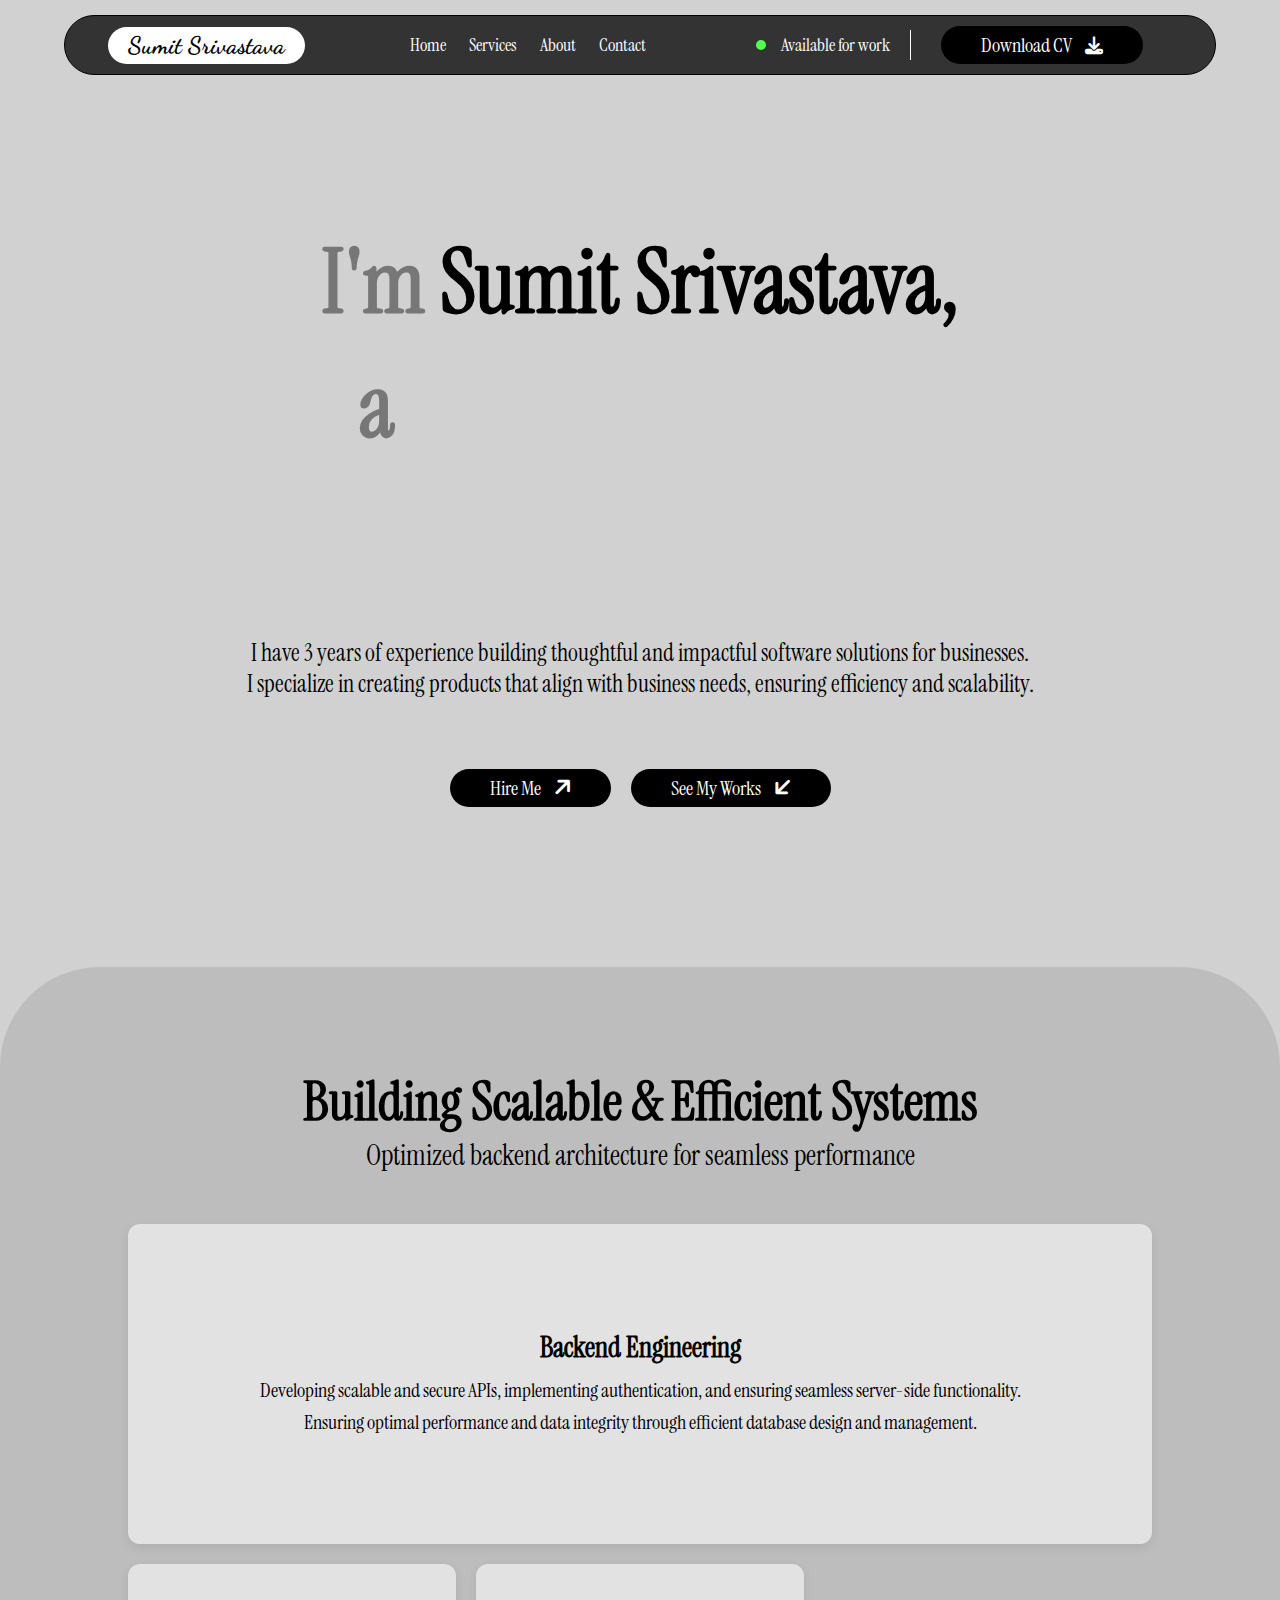
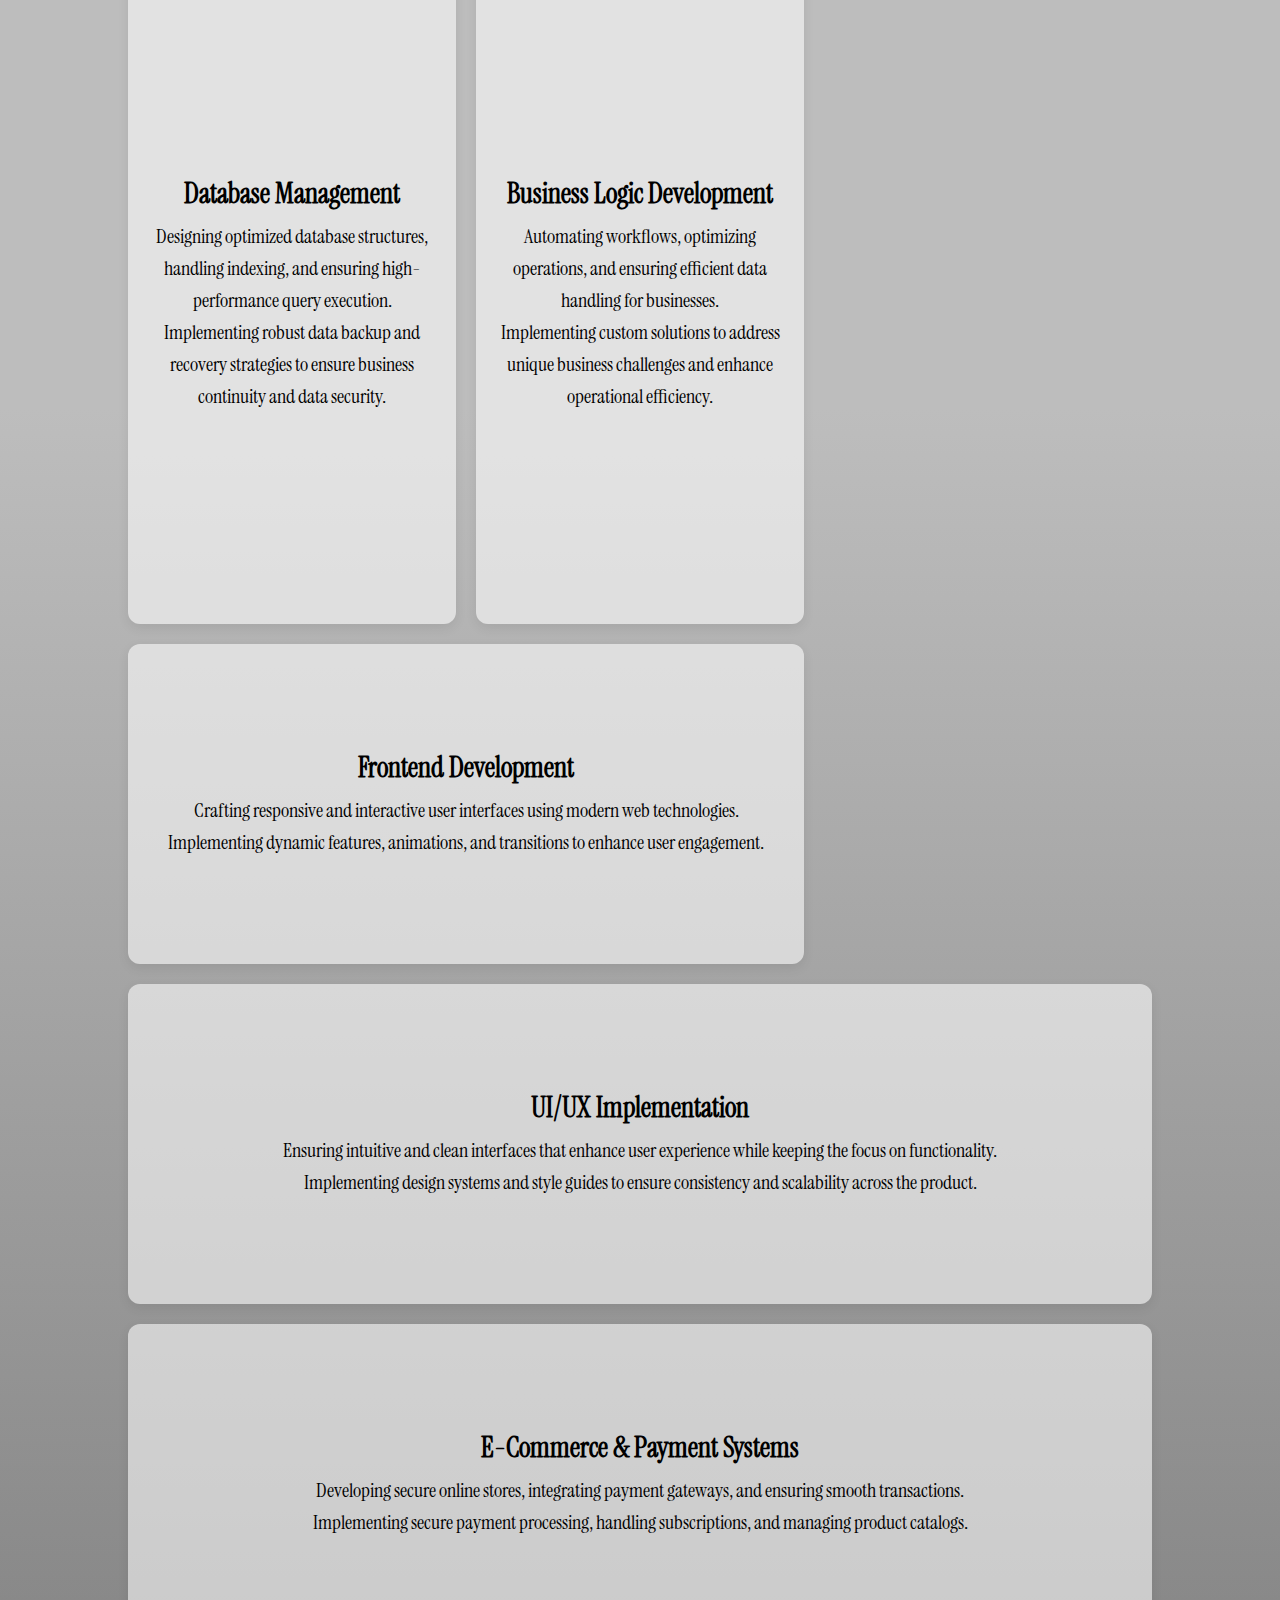
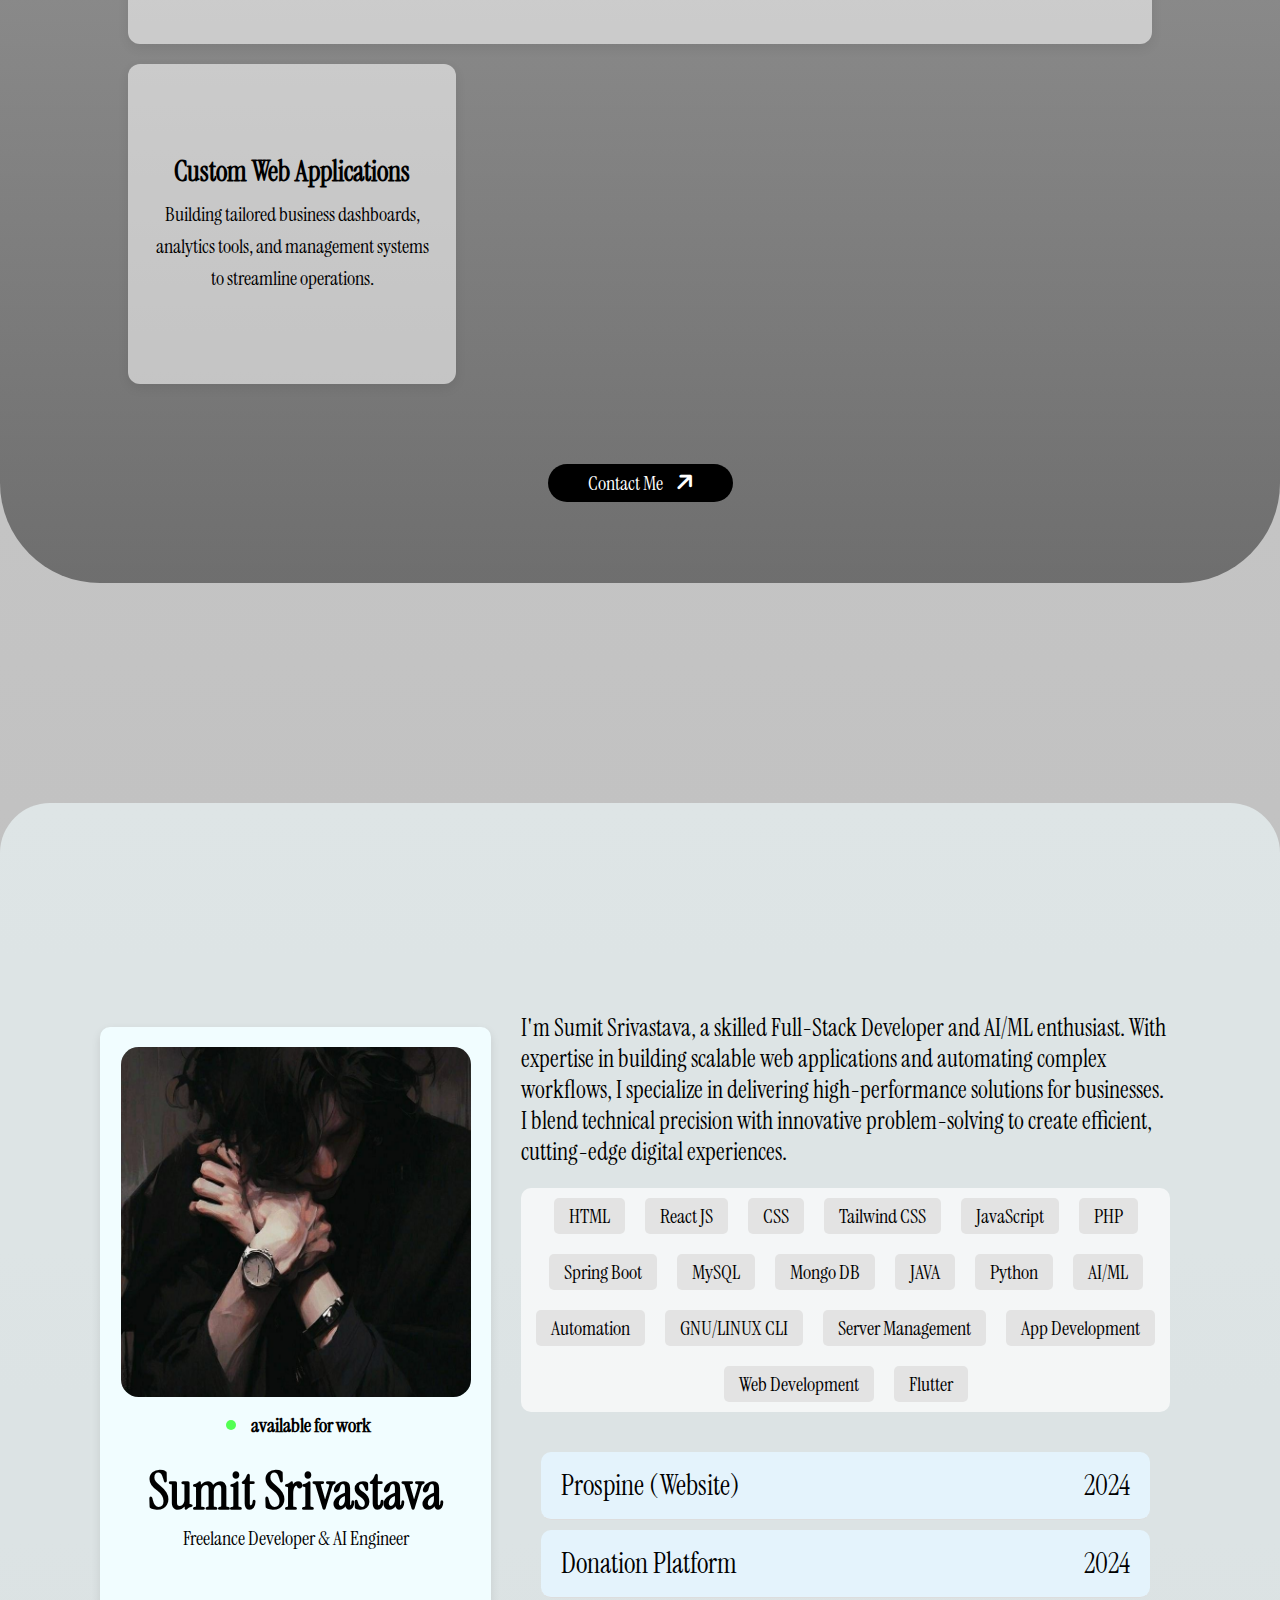
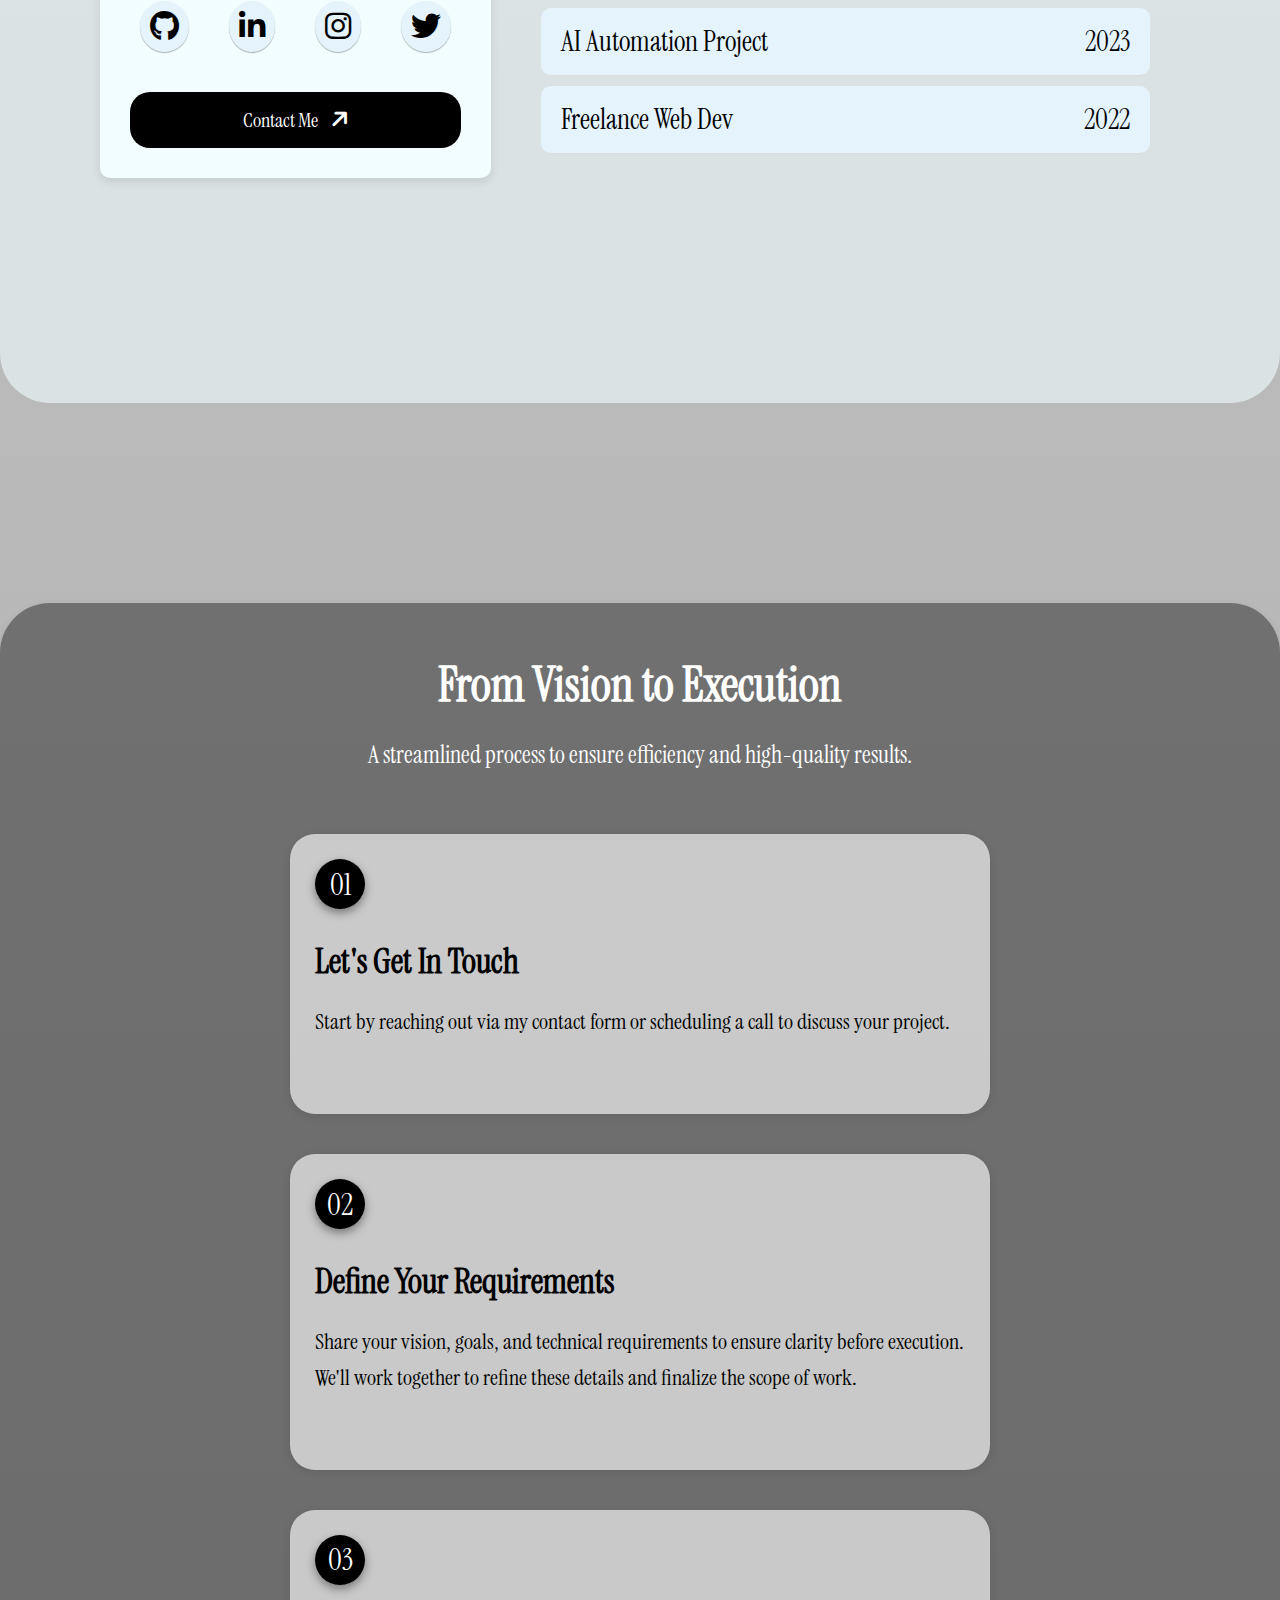
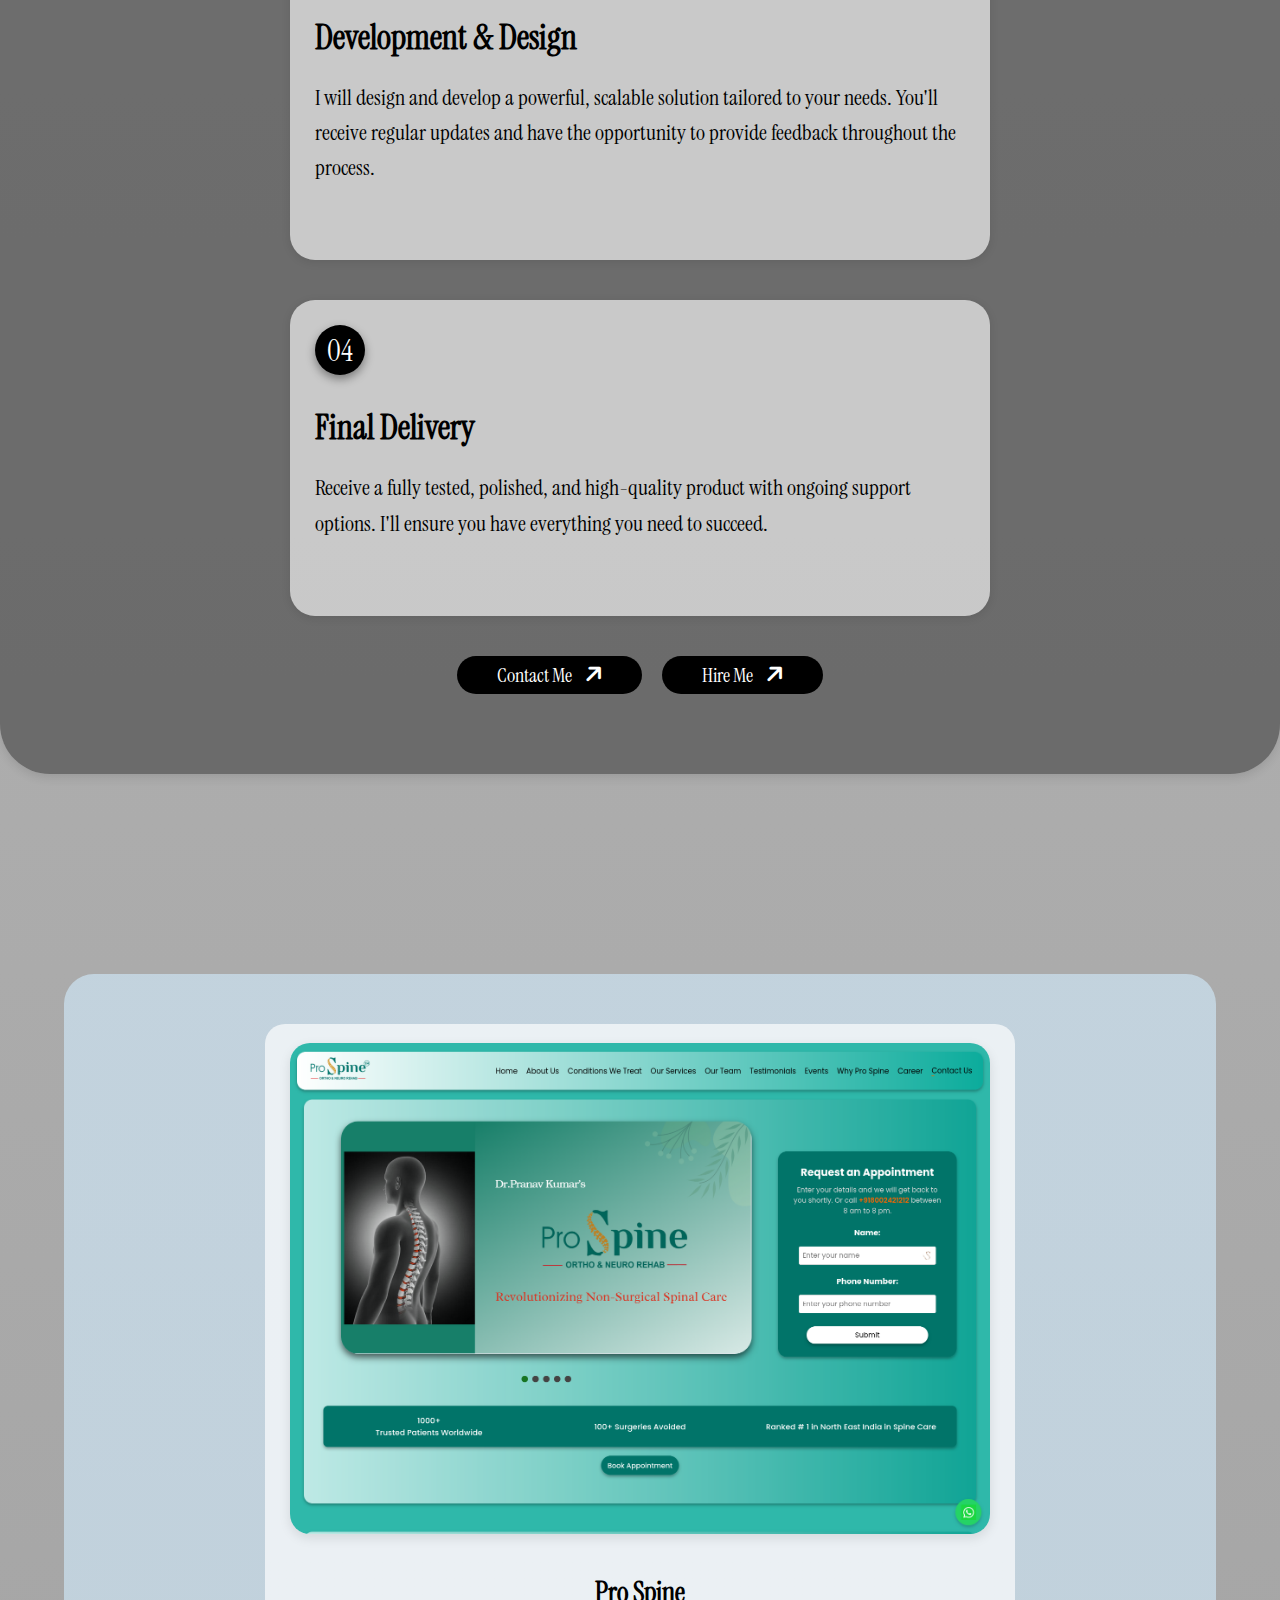
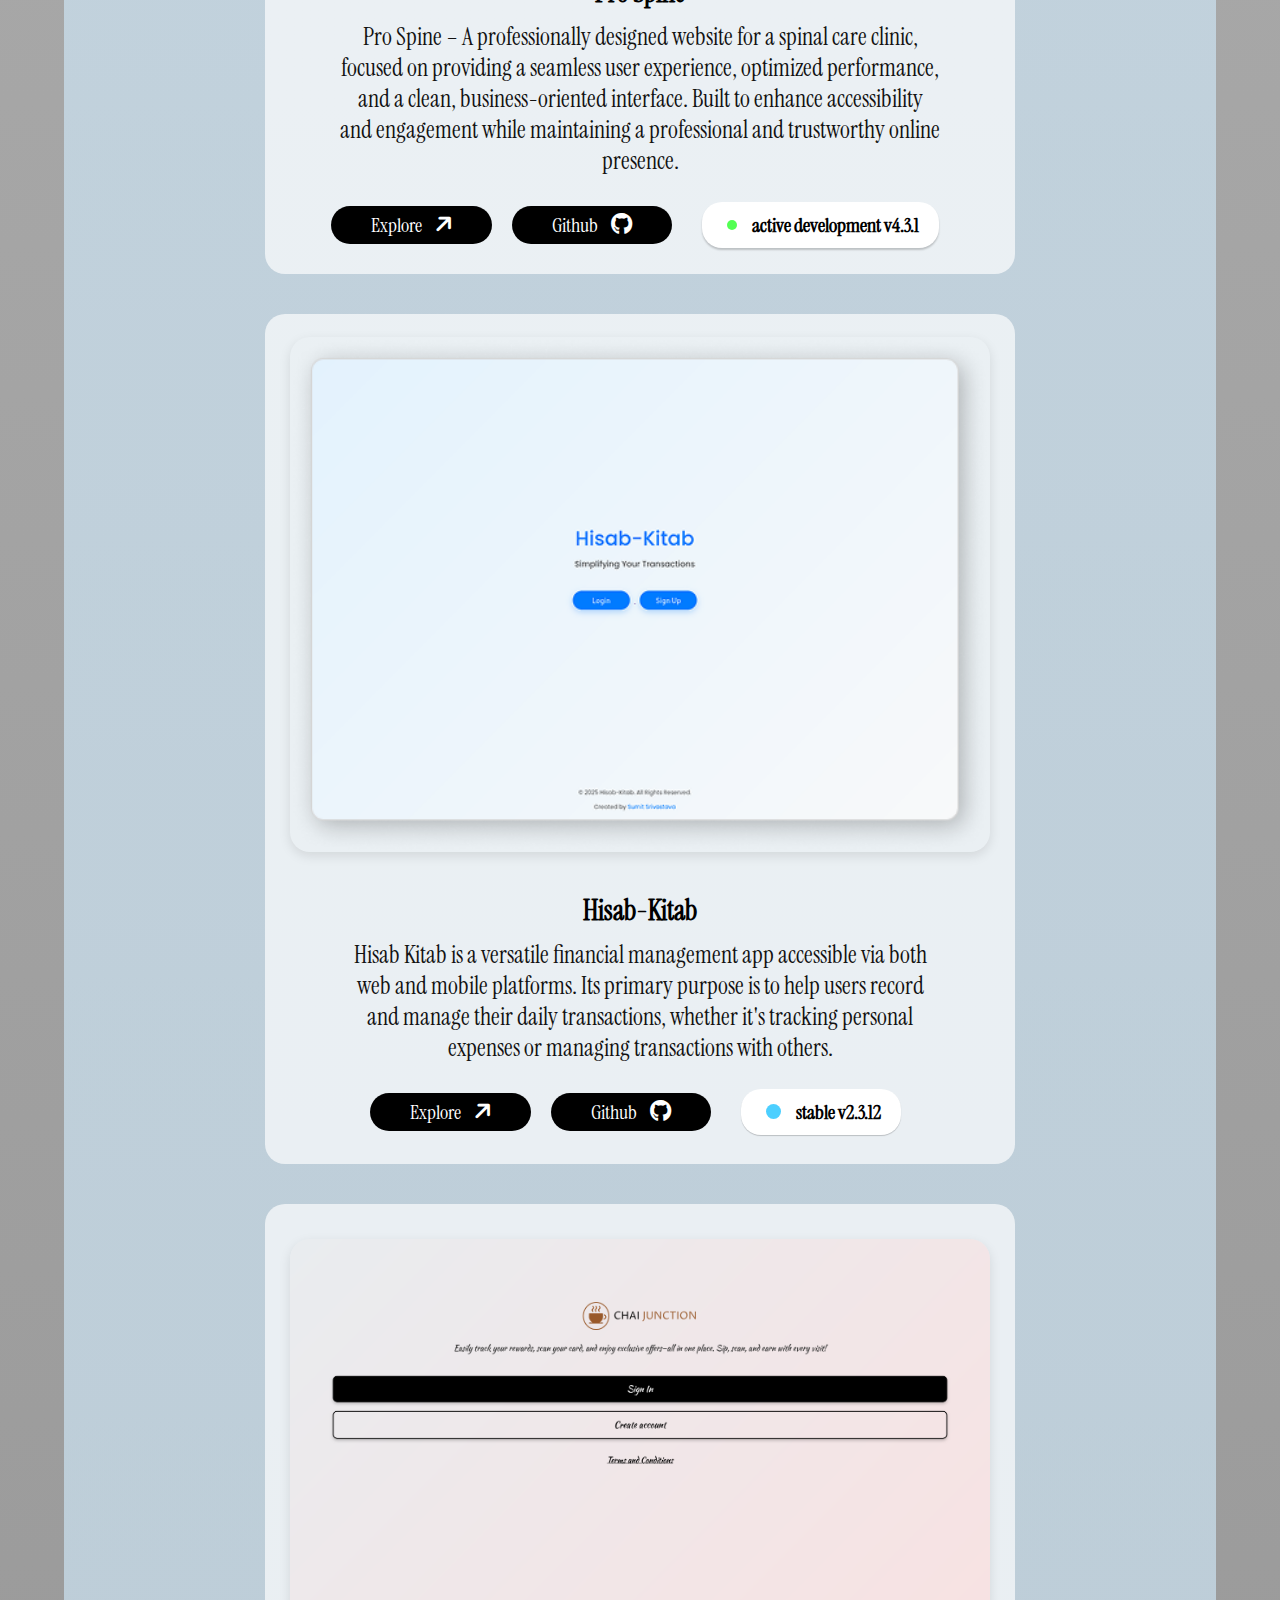
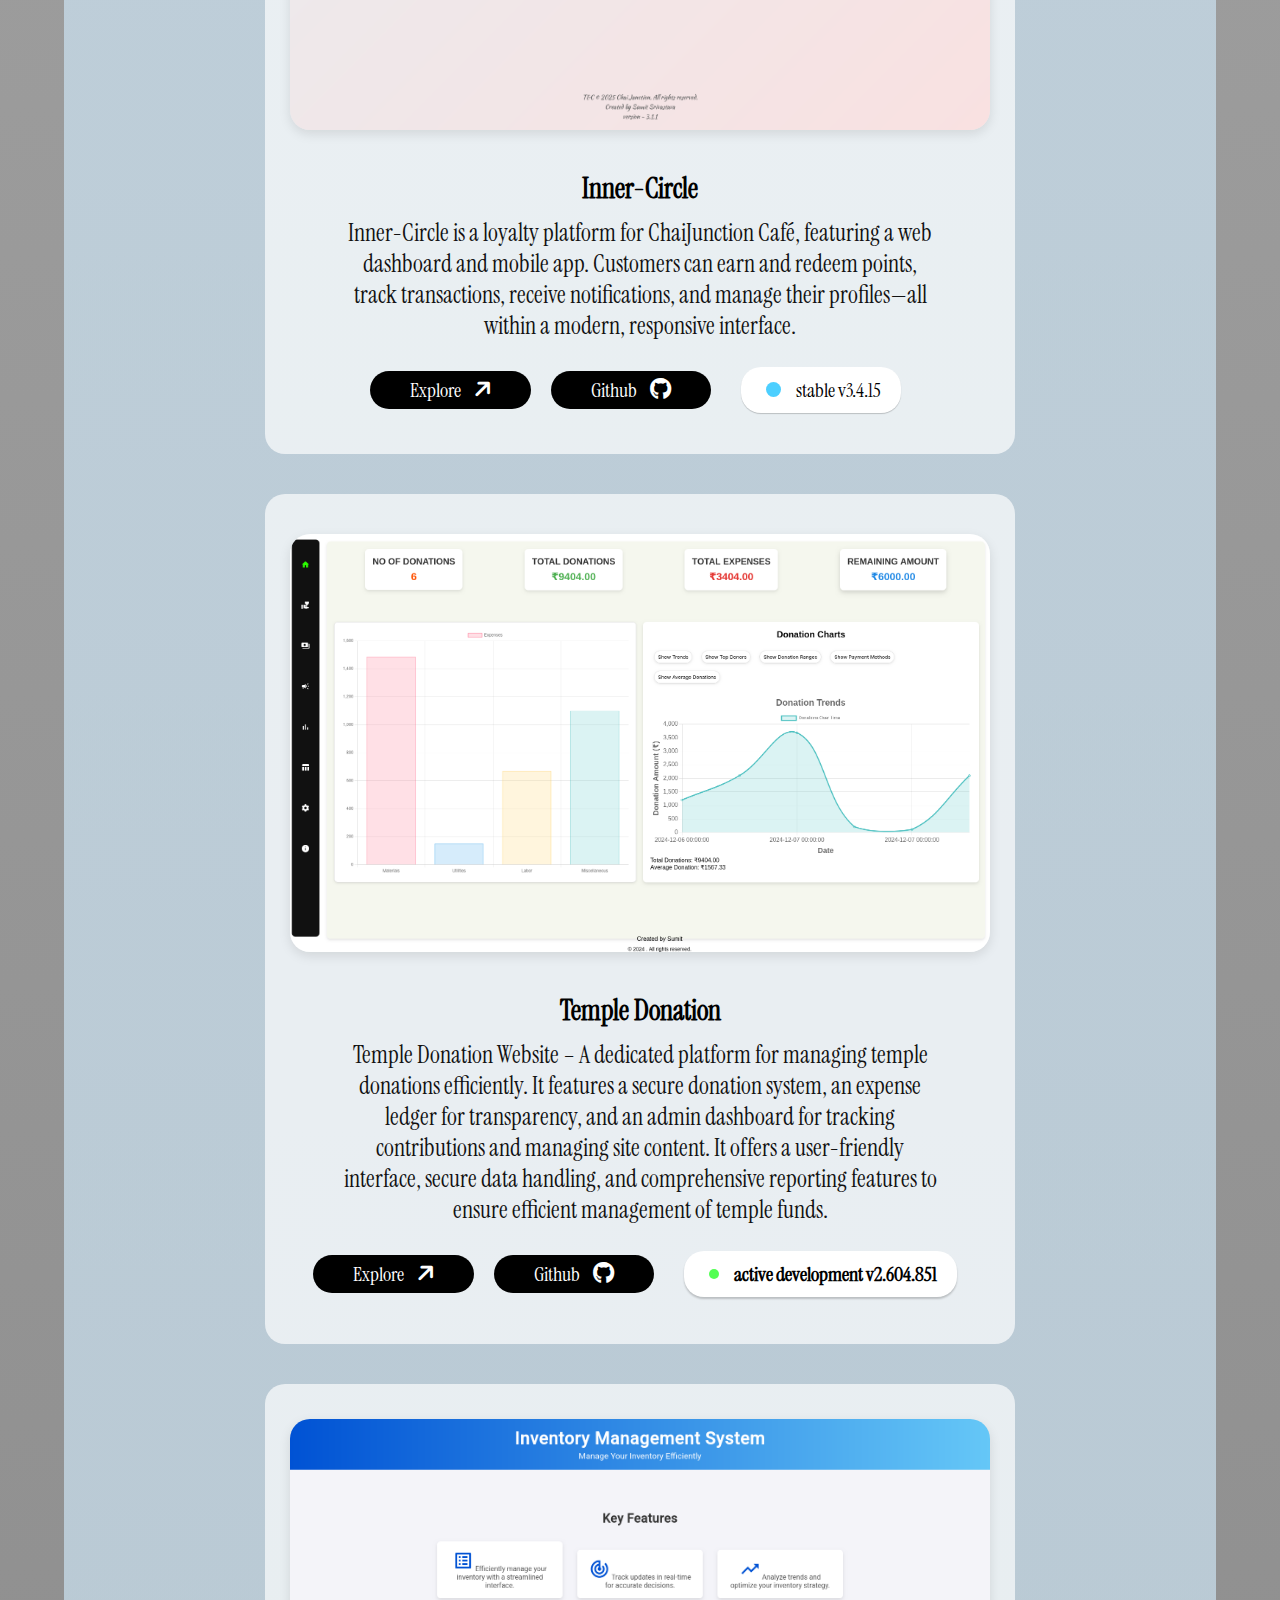
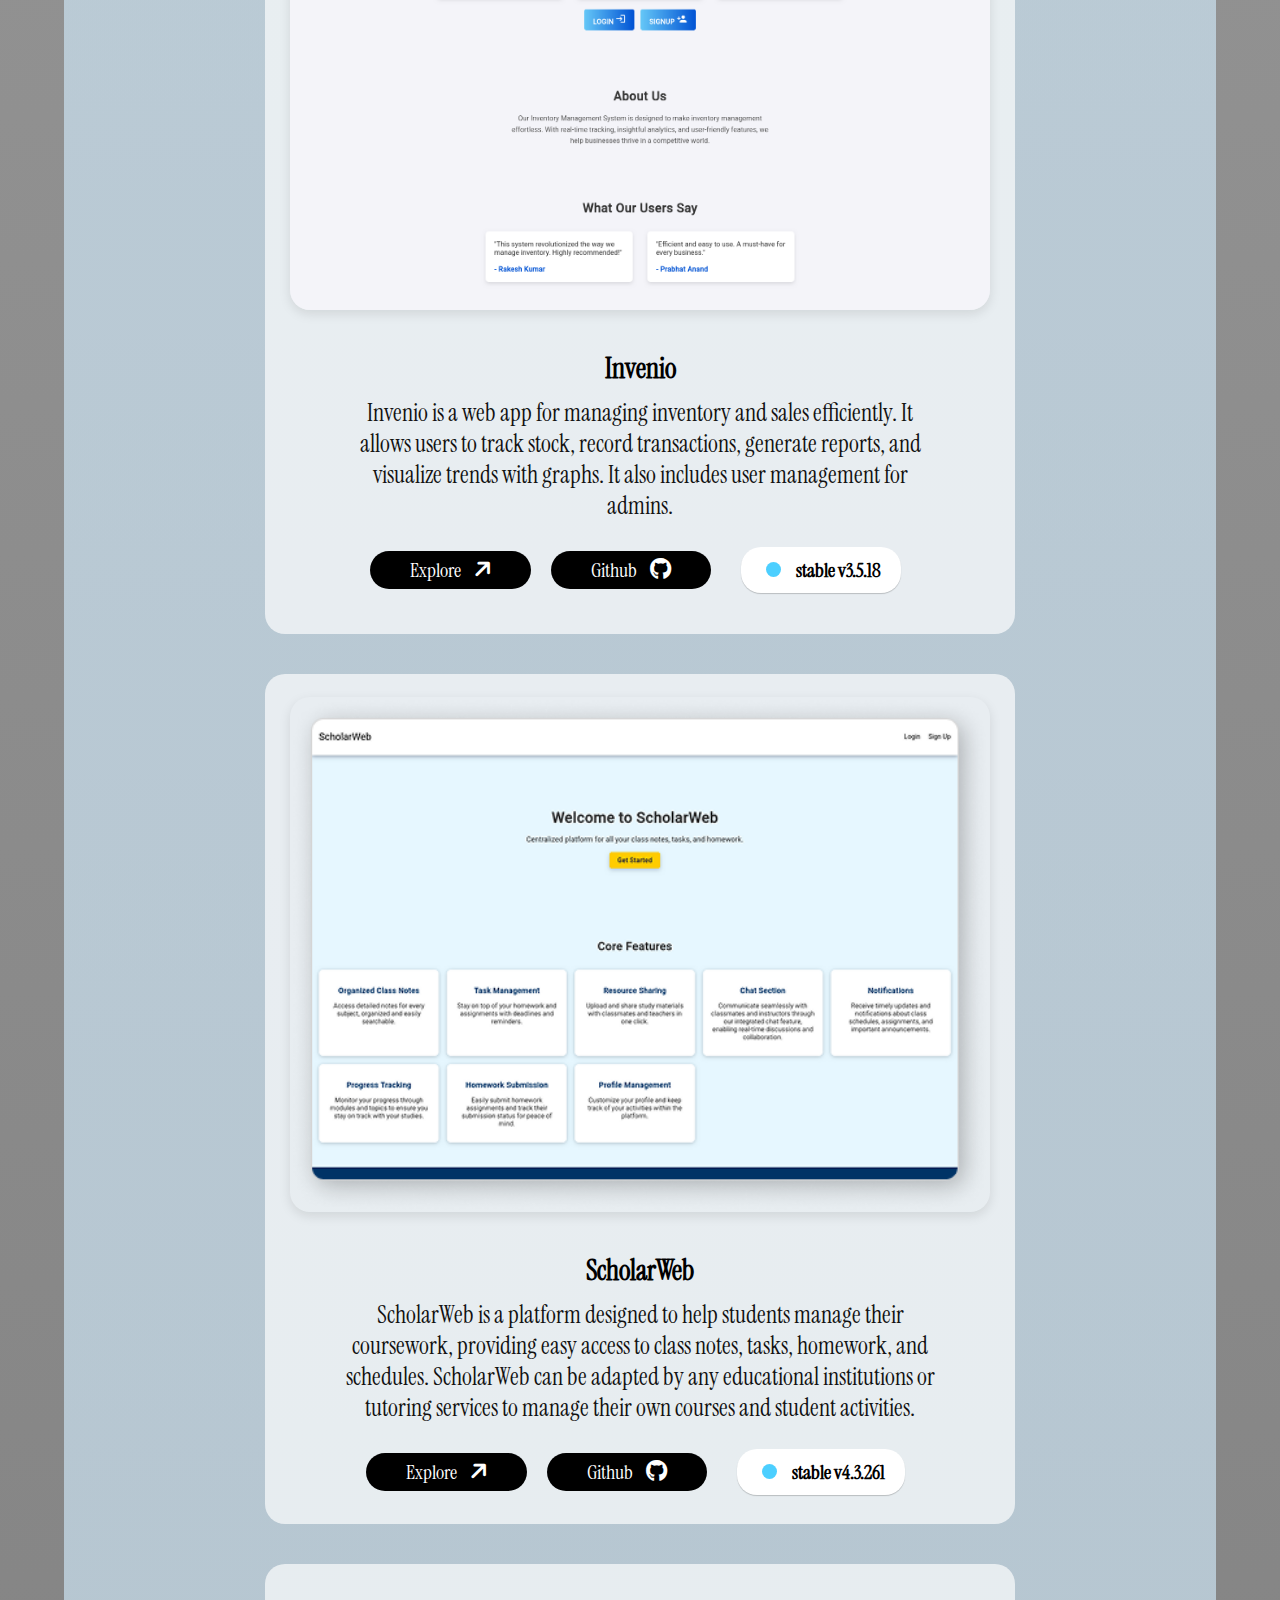
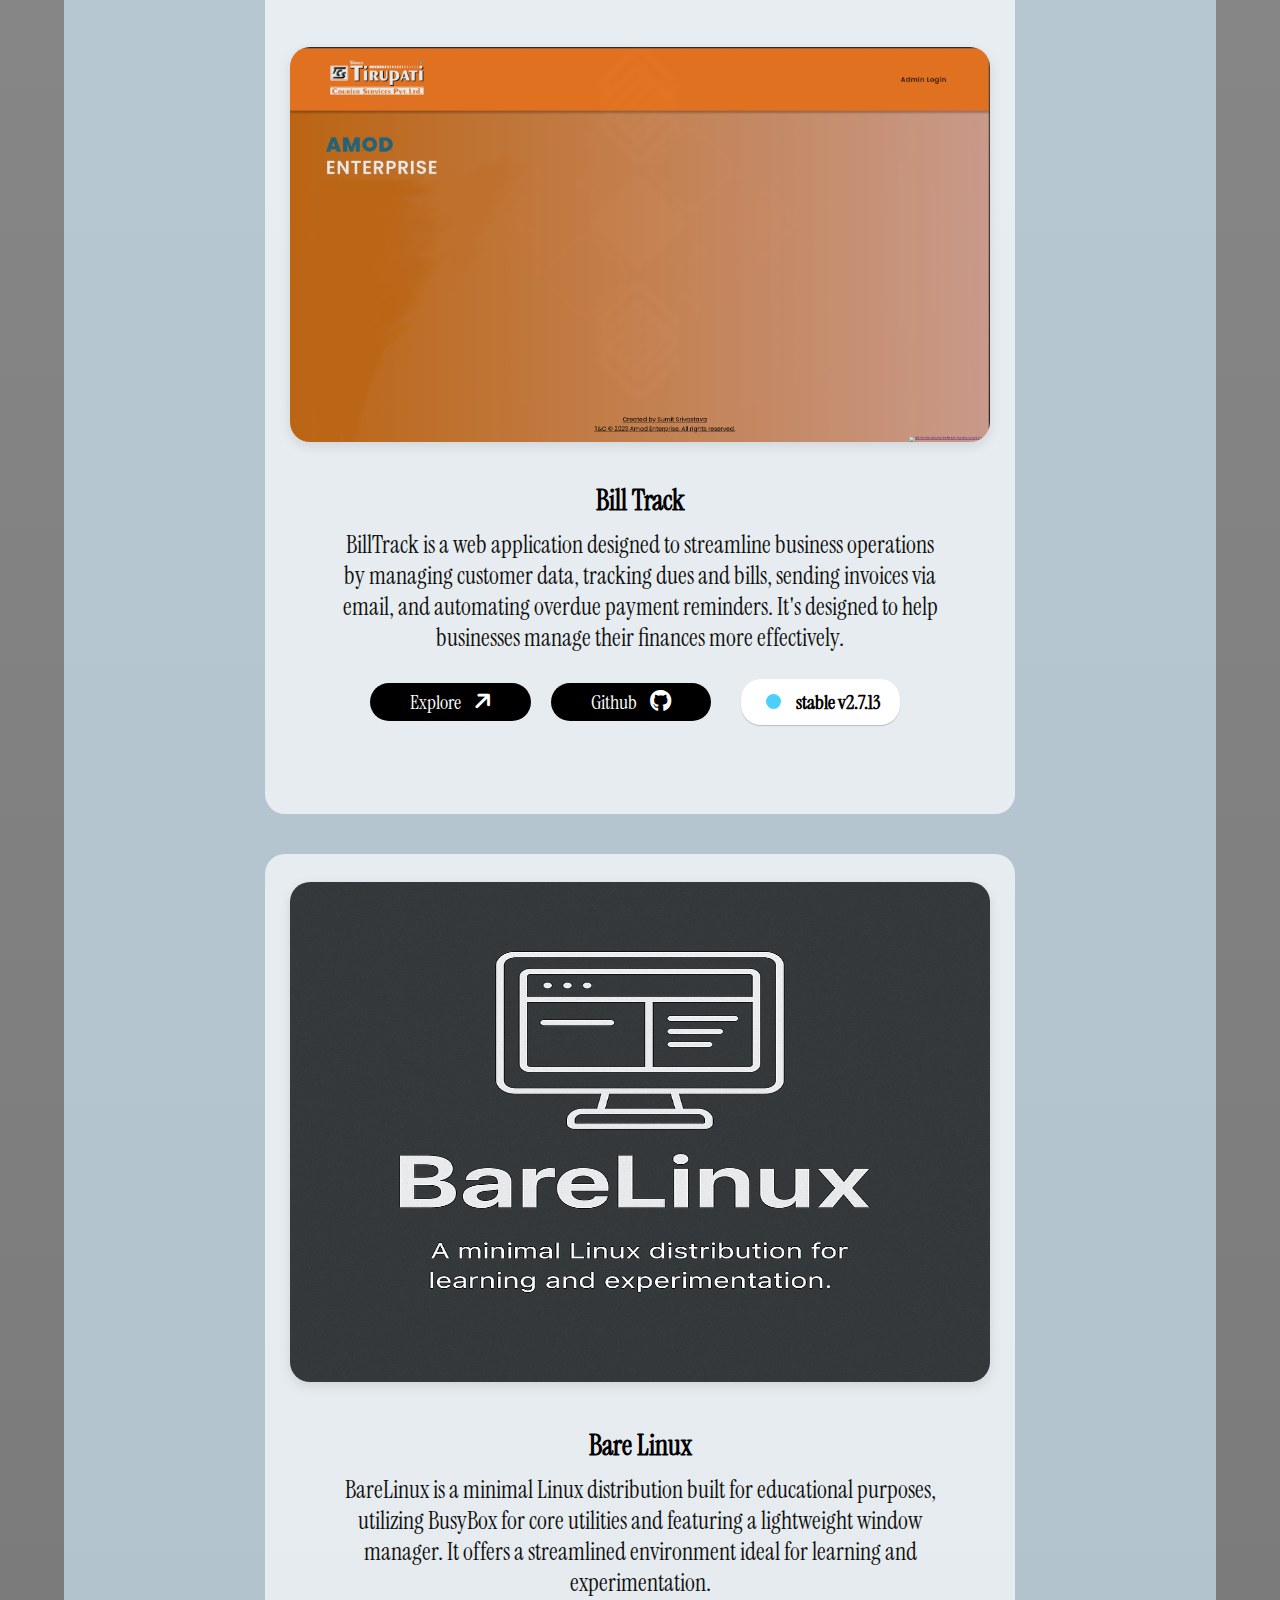
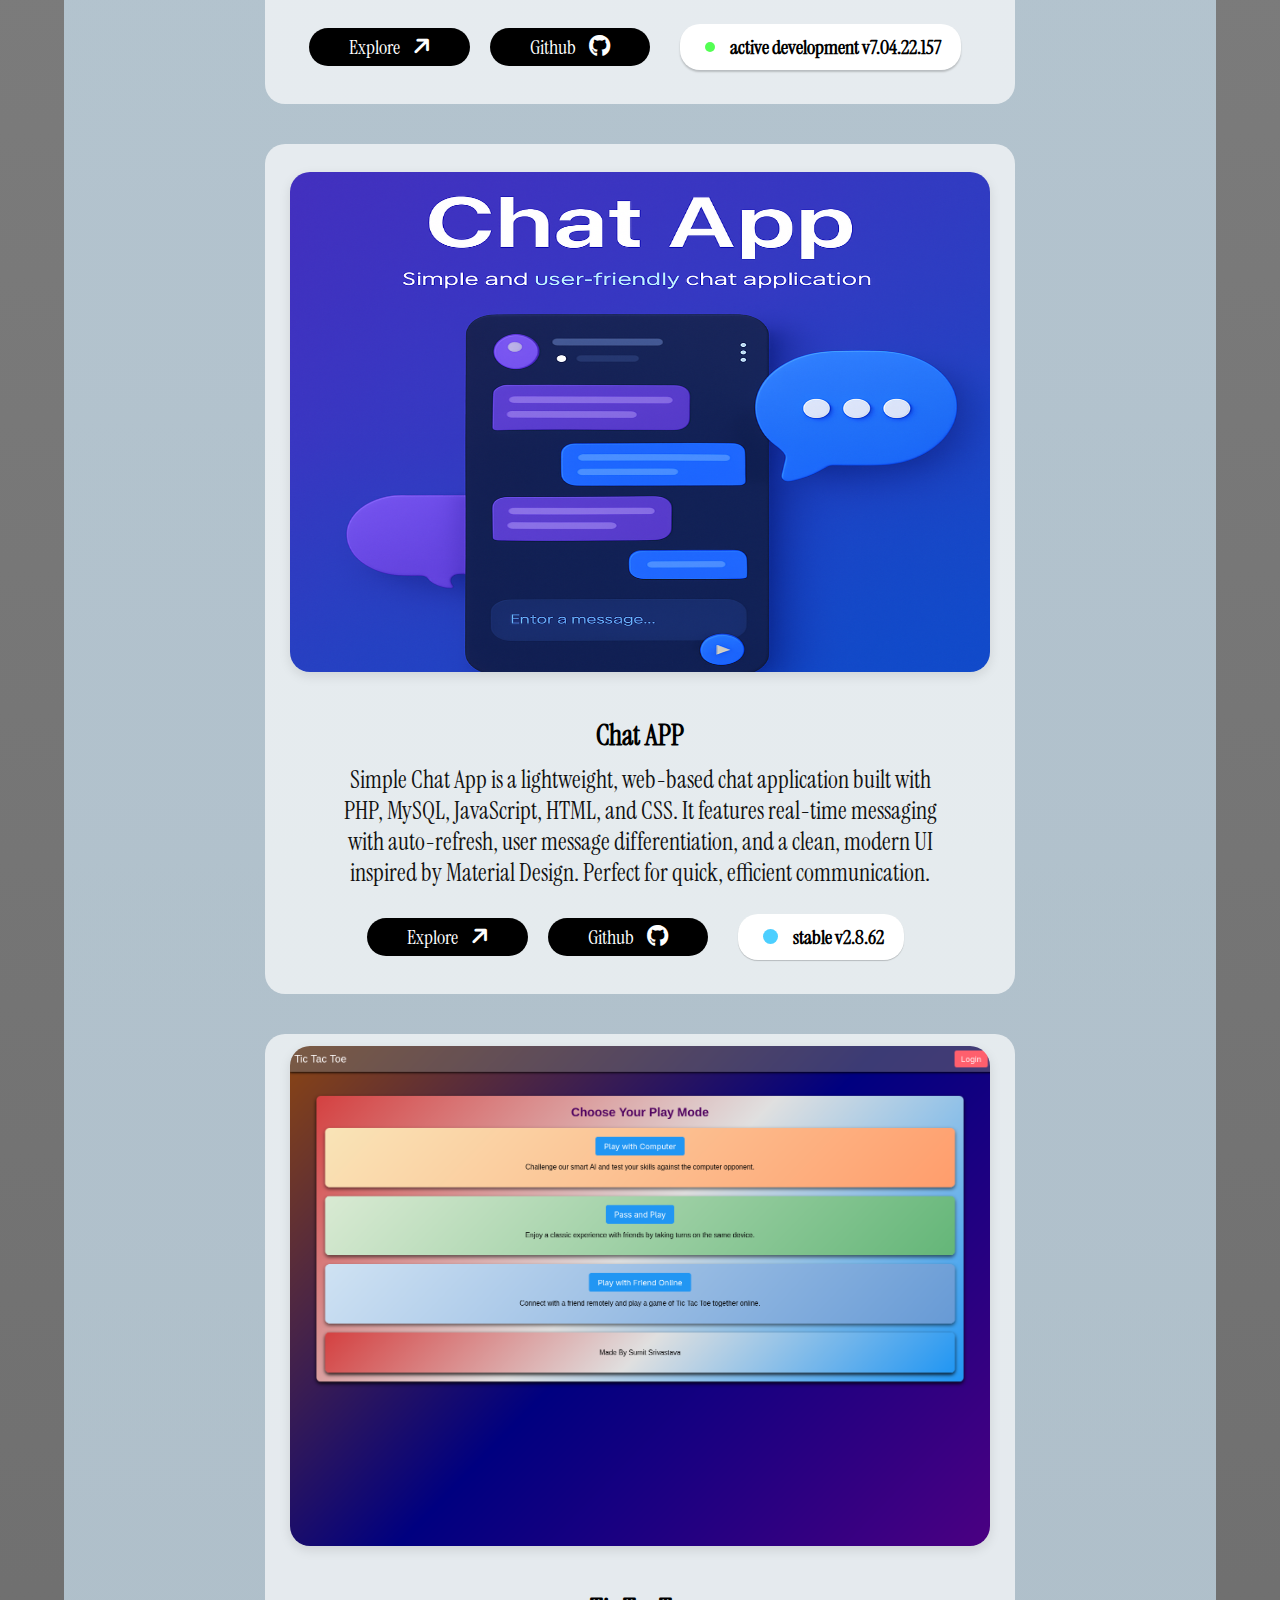
==== index.html @ 268c4d43 "first commit" ====
<!DOCTYPE html>
<html lang="en">

<head>
  <meta charset="UTF-8">
  <meta name="viewport" content="width=device-width, initial-scale=1.0">
  <title>Document</title>
  <link rel="stylesheet" href="styles.css">
  <link rel="stylesheet" href="https://cdnjs.cloudflare.com/ajax/libs/font-awesome/6.4.2/css/all.min.css">
</head>

<body>
  <header>
    <nav>
      <div class="logo">
        <h3><a href="index.html">Sumit Srivastava</a></h3>
      </div>
      <div class="links">
        <a href="#">Home</a>
        <a href="#">Services</a>
        <a href="#">About</a>
        <a href="#">Contact</a>
      </div>

      <div class="available">
        <div class="green-dot"></div>
        <p>Available for work</p>
        <span class="sep"></span>
        <button class="btn nav-btn" type="button">Download CV <i class="fa-solid fa-download"></i></button>
      </div>

    </nav>
  </header>

  <section id="home">
    <div class="container">
      <div class="content">
        <h2><span>I'm</span> <span class="bld">Sumit</span> <span class="bld">Srivastava,</span></h2>
        <h2><span>a</span> <span>Product</span> <span class="bld">Designer</span></h2>
        <h2><span>and</span> <span class="bld">Full</span> <span class="bld">Stack</span> <span
            class="bld">Developer.</span></h2>
      </div>


      <div class="description">
        <p>I have 3 years of experience building thoughtful and impactful
          software solutions for businesses. <br>
          I specialize in creating products that align with business needs,
          ensuring efficiency and scalability.</p>
      </div>

      <div class="btn-container btn-main">
        <button class="btn" type="button">Hire Me <i class="fa-solid fa-arrow-up"></i></button>
        <button class="btn" type="button" onclick="scrollToProjects()">See My
          Works <i class="fa-solid fa-arrow-down"></i> </button>
      </div>
    </div>
  </section>

  <!-- services section-->
  <section id="service">
    <div class="services">

      <div class="context">
        <h2 class="section-title">Building Scalable & Efficient Systems</h2>
        <p class="section-subtitle">Optimized backend architecture for seamless performance</p>
      </div>

      <div class="services-container">
        <div class="service-card">
          <h3>Backend Engineering</h3>
          <p>Developing scalable and secure APIs, implementing authentication, and ensuring seamless server-side
            functionality.</p>

          <p>Ensuring optimal performance and data integrity through efficient database design and management.</p>
        </div>

        <div class="service-card">
          <h3>Database Management</h3>
          <p>Designing optimized database structures, handling indexing, and ensuring high-performance query execution.
          </p>
          <p>Implementing robust data backup and recovery strategies to ensure business continuity and data security.
          </p>
        </div>

        <div class="service-card">
          <h3>Business Logic Development</h3>
          <p>Automating workflows, optimizing operations, and ensuring efficient data handling for businesses.</p>
          <p>Implementing custom solutions to address unique business challenges and enhance operational efficiency.</p>
        </div>


        <div class="service-card">
          <h3>Frontend Development</h3>
          <p>Crafting responsive and interactive user interfaces using modern web technologies.</p>
          <p>Implementing dynamic features, animations, and transitions to enhance user engagement.</p>

        </div>
        <div class="service-card">
          <h3>UI/UX Implementation</h3>
          <p>Ensuring intuitive and clean interfaces that enhance user experience while keeping the focus on
            functionality.</p>
          <p>Implementing design systems and style guides to ensure consistency and scalability across the product.</p>
        </div>

        <div class="service-card">
          <h3>E-Commerce & Payment Systems</h3>
          <p>Developing secure online stores, integrating payment gateways, and ensuring smooth transactions.</p>
          <p>Implementing secure payment processing, handling subscriptions, and managing product catalogs.</p>
        </div>


        <div class="service-card alt">
          <h3>Custom Web Applications</h3>
          <p>Building tailored business dashboards, analytics tools, and management systems to streamline operations.
          </p>
        </div>
      </div>

      <div class="btn-container serv">
        <button class="btn" type="button">Contact Me
          <i class="fa-solid fa-arrow-up
          "></i></button>
      </div>
      <br>
    </div>
  </section>

  <section id="profile">
    <div class="profile-card">
      <div class="profile">
        <img src="assets/profile.jpeg" alt="Profile Picture">
        <div class="available">
          <div class="green-dot"></div>
          <p>available for work</p>
        </div>
        <h2>Sumit Srivastava</h2>
        <p>Freelance Developer & AI Engineer</p>
      </div>
      <div class="socail">
        <a href="#"><i class="fa-brands fa-github"></i></a>
        <a href="#"><i class="fa-brands fa-linkedin-in"></i></a>
        <a href="#"><i class="fa-brands fa-instagram"></i></a>
        <a href="#"><i class="fa-brands fa-twitter"></i></a>
      </div>

      <div class="btn-container serv2">
        <button class="btn" type="button">Contact Me
          <i class="fa-solid fa-arrow-up
          "></i></button>
      </div>
    </div>

    <div class="contents">
      <div class="text">
        <p>I'm Sumit Srivastava, a skilled Full-Stack Developer and AI/ML enthusiast. With expertise in building
          scalable
          web applications and automating complex workflows, I specialize in delivering high-performance solutions for
          businesses. I blend technical precision with innovative problem-solving to create efficient, cutting-edge
          digital experiences.</p>
      </div>
      <br>
      <div class="skills">
        <span class="skill">HTML</span>
        <span class="skill">React JS</span>
        <span class="skill">CSS</span>
        <span class="skill">Tailwind CSS</span>
        <span class="skill">JavaScript</span>
        <span class="skill">PHP</span>
        <span class="skill">Spring Boot</span>
        <span class="skill">MySQL</span>
        <span class="skill">Mongo DB</span>
        <span class="skill">JAVA</span>
        <span class="skill">Python</span>
        <span class="skill">AI/ML</span>
        <span class="skill">Automation</span>
        <span class="skill">GNU/LINUX CLI</span>
        <span class="skill">Server Management</span>
        <span class="skill">App Development</span>
        <span class="skill">Web Development</span>
        <span class="skill">Flutter</span>
      </div>
      <div class="work-history">
        <div><span>Prospine (Website)</span><span>2024</span></div>
        <div><span>Donation Platform</span><span>2024</span></div>
        <div><span>AI Automation Project</span><span>2023</span></div>
        <div><span>Freelance Web Dev</span><span>2022</span></div>
      </div>
    </div>
  </section>

  <section id="process">
    <div class="container3">
      <h1>From Vision to Execution</h1>
      <p class="sub">A streamlined process to ensure efficiency and high-quality results.</p>

      <div class="boxes">
        <div class="step">
          <span class="cir">01</span>
          <h2>Let's Get In Touch</h2>
          <p>Start by reaching out via my contact form or scheduling a call to discuss your project.</p>
        </div>

        <div class="step">
          <span class="cir">02</span>
          <h2>Define Your Requirements</h2>
          <p>Share your vision, goals, and technical requirements to ensure clarity before execution. We'll work
            together to refine these details and finalize the scope of work.
          </p>
        </div>

        <div class="step">
          <span class="cir">03</span>
          <h2>Development & Design</h2>
          <p>I will design and develop a powerful, scalable solution tailored to your needs. You'll receive regular
            updates and have the opportunity to provide feedback throughout the process.
          </p>
        </div>

        <div class="step">
          <span class="cir">04</span>
          <h2>Final Delivery</h2>
          <p>Receive a fully tested, polished, and high-quality product with ongoing support options. I'll ensure you
            have everything you need to succeed.
          </p>
        </div>
      </div>

      <div class="btn-container serv">
        <button class="btn" type="button">Contact Me
          <i class="fa-solid fa-arrow-up
          "></i></button>
        <button class="btn" type="button">Hire Me <i class="fa-solid fa-arrow-up"></i></button>
      </div>
    </div>
  </section>

  <!-- projects section -->
  <section id="projects">
    <div class="projects">

      <div class="container2">
        <div class="image">
          <img src="assets/prospine.png" alt="Pro Spine">
        </div>
        <div class="content">
          <h3>Pro Spine</h3>
          <p>Pro Spine – A professionally designed website for a spinal care clinic, focused on providing a seamless
            user experience, optimized performance, and a clean, business-oriented interface. Built to enhance
            accessibility and engagement while maintaining a professional and trustworthy online presence.</p>
        </div>
        <div class="btn-container">
          <button class="btn" type="button">Explore
            <i class="fa-solid fa-arrow-up"></i></button>
          <button class="btn" type="button">Github <i class="fa-brands fa-github"></i> </button>
          <div class="available btns2">
            <div class="green-dot"></div>
            <p style="color: #000; font-weight: 700;">active development v4.3.1</p>
          </div>
        </div>
      </div>

      <div class="container2">
        <div class="image">
          <img src="assets/hisab-kitab.png" alt="Hisab-Kitab">
        </div>
        <div class="content">
          <h3>Hisab-Kitab</h3>
          <p>Hisab Kitab is a versatile financial management app accessible
            via both web and mobile platforms. Its primary purpose is to help
            users record and manage their daily transactions, whether it's
            tracking personal expenses or managing transactions with
            others.</p>
        </div>
        <div class="btn-container">
          <button class="btn" type="button">Explore
            <i class="fa-solid fa-arrow-up"></i></button>
          <button class="btn" type="button">Github <i class="fa-brands fa-github"></i> </button>
          <div class="available btns">
            <div class="blue-dot"></div>
            <p style="color: #000; font-weight: 700;">stable v2.3.12</p>
          </div>
        </div>
      </div>

      <div class="container2">
        <div class="image">
          <img src="assets/inner-circle.png" alt="Inner-Circle">
        </div>
        <div class="content">
          <h3>Inner-Circle</h3>
          <p>Inner-Circle is a loyalty platform for ChaiJunction Café, featuring a web dashboard and mobile app.
            Customers can earn and redeem points, track transactions, receive notifications, and manage their
            profiles—all within a modern, responsive interface.</p>
        </div>
        <div class="btn-container">
          <button class="btn" type="button">Explore
            <i class="fa-solid fa-arrow-up"></i></button>
          <button class="btn" type="button">Github <i class="fa-brands fa-github"></i> </button>
          <div class="available btns">
            <div class="blue-dot"></div>
            <p>stable v3.4.15</p>
          </div>
        </div>
      </div>

      <div class="container2">
        <div class="image">
          <img src="assets/donationdash.png" alt="Donation Dash">
        </div>
        <div class="content">
          <h3>Temple Donation</h3>
          <p>Temple Donation Website – A dedicated platform for managing temple donations efficiently. It features a
            secure donation system, an expense ledger for transparency, and an admin dashboard for tracking
            contributions and managing site content. It offers a user-friendly interface, secure data handling, and
            comprehensive reporting features to ensure efficient management of temple funds.
          </p>
        </div>
        <div class="btn-container">
          <button class="btn" type="button">Explore
            <i class="fa-solid fa-arrow-up"></i></button>
          <button class="btn" type="button">Github <i class="fa-brands fa-github"></i> </button>
          <div class="available btns2">
            <div class="green-dot"></div>
            <p style="color: #000; font-weight: 700;">active development v2.604.851</p>
          </div>
        </div>
      </div>

      <div class="container2">
        <div class="image">
          <img src="assets/Invenio.png" alt="Invenio">
        </div>
        <div class="content">
          <h3>Invenio</h3>
          <p>Invenio is a web app for managing inventory and sales efficiently. It allows users to track stock, record
            transactions, generate reports, and visualize trends with graphs. It also includes user management for
            admins.</p>
        </div>

        <div class="btn-container">
          <button class="btn" type="button">Explore
            <i class="fa-solid fa-arrow-up"></i></button>
          <button class="btn" type="button">Github <i class="fa-brands fa-github"></i> </button>
          <div class="available btns">
            <div class="blue-dot"></div>
            <p style="color: #000; font-weight: 700;">
              stable v3.5.18
            </p>
          </div>
        </div>
      </div>

      <div class="container2">
        <div class="image">
          <img src="assets/scholarweb.png" alt="ScholarWeb">
        </div>
        <div class="content">
          <h3>ScholarWeb</h3>
          <p>ScholarWeb is a platform designed to help students manage their
            coursework, providing easy access to class notes, tasks, homework,
            and schedules. ScholarWeb can be adapted by any educational
            institutions or tutoring services to manage their own courses and
            student activities.</p>
        </div>
        <div class="btn-container">
          <button class="btn" type="button">Explore
            <i class="fa-solid fa-arrow-up"></i></button>
          <button class="btn" type="button">Github <i class="fa-brands fa-github"></i> </button>
          <div class="available btns">
            <div class="blue-dot"></div>
            <p style="color: #000; font-weight: 700;">
              stable v4.3.261
            </p>
          </div>
        </div>
      </div>

      <div class="container2">
        <div class="image">
          <img src="assets/courier1.png" alt="Courier">
        </div>
        <div class="content">
          <h3>Bill Track</h3>
          <p>BillTrack is a web application designed to streamline business operations by managing customer data,
            tracking dues and bills, sending invoices via email, and automating overdue payment reminders. It's designed
            to help businesses manage their finances more effectively.
          </p>
        </div>
        <div class="btn-container">
          <button class="btn" type="button">Explore
            <i class="fa-solid fa-arrow-up"></i></button>
          <button class="btn" type="button">Github <i class="fa-brands fa-github"></i> </button>
          <div class="available btns">
            <div class="blue-dot"></div>
            <p style="color: #000; font-weight: 700;">
              stable v2.7.13
            </p>
          </div>
        </div>
      </div>
      <div class="container2">
        <div class="image image2">
          <img src="assets/barelinux.png" alt="BareLinux">
        </div>
        <div class="content">
          <h3>Bare Linux</h3>
          <p>BareLinux is a minimal Linux distribution built for educational purposes, utilizing BusyBox for core
            utilities and featuring a lightweight window manager. It offers a streamlined environment ideal for learning
            and experimentation.</p>
        </div>
        <div class="btn-container">
          <button class="btn" type="button">Explore
            <i class="fa-solid fa-arrow-up"></i></button>
          <button class="btn" type="button">Github <i class="fa-brands fa-github"></i> </button>
          <div class="available btns2">
            <div class="green-dot"></div>
            <p style="color: #000; font-weight: 700;">active development v7.04.22.157</p>
          </div>
        </div>
      </div>
      <div class="container2">
        <div class="image image2">
          <img src="assets/chatapp.png" alt="Chat APP">
        </div>
        <div class="content">
          <h3>Chat APP</h3>
          <p>Simple Chat App is a lightweight, web-based chat application built with PHP, MySQL, JavaScript, HTML, and
            CSS.
            It features real-time messaging with auto-refresh, user message differentiation, and a clean, modern UI
            inspired by Material Design. Perfect for quick, efficient communication.</p>
        </div>
        <div class="btn-container">
          <button class="btn" type="button">Explore
            <i class="fa-solid fa-arrow-up"></i></button>
          <button class="btn" type="button">Github <i class="fa-brands fa-github"></i> </button>
          <div class="available btns">
            <div class="blue-dot"></div>
            <p style="color: #000; font-weight: 700;">
              stable v2.8.62
            </p>
          </div>
        </div>
      </div>

      <div class="container2">
        <div class="image image2">
          <img src="assets/tictactoe.png" alt="Tic Tac Toe">
        </div>
        <div class="content">
          <h3>Tic Tac Toe</h3>
          <p>Undefeatable Tic Tac Toe is a web-based game featuring an unbeatable AI opponent implemented using the
            Minimax algorithm. Players can choose their symbol (X or O) and engage in interactive gameplay on a 3x3
            grid. The AI ensures that it either wins or forces a draw, providing a challenging experience for users.</p>
        </div>
        <div class="btn-container">
          <button class="btn" type="button">Explore
            <i class="fa-solid fa-arrow-up"></i></button>
          <button class="btn" type="button">Github <i class="fa-brands fa-github"></i> </button>
          <div class="available btns">
            <div class="blue-dot"></div>
            <p style="color: #000; font-weight: 700;">
              stable v3.44.12
            </p>
          </div>
        </div>
      </div>

      <div class="container2 cont">
        <div class="image image2">
          <!-- <img src="assets/private.png" alt="private"> -->
        </div>
        <div class="content">
          <h3>Restricted Access - Private Projects</h3>
          <p>I have worked on <strong style="font-size: 28px;">40+</strong> projects in <strong
              style="font-size: 28px;">3 years</strong>, but I can't showcase them all
            here as some were developed for
            clients who preferred to keep the code private. Some were sold along with the complete source code, making
            them
            exclusive to the businesses they were built for. While I can't share those publicly, they reflect my
            expertise in building tailored solutions for business needs.</p>
          <p>I mostly work for Business, creating Custom Solutions and I am always open to discuss new projects.
            As Business Projects comes with Unique Complexity and Requirements.
            <br> Which i love to work on.
          </p>
        </div>
        <div class="btn-container" style="margin-bottom: 40px;">
          <div class="available btns2">
            <div class="green-dot"></div>
            <p style="color: #000; font-weight: 700;">
              currently working on multiple projects public/private
            </p>
          </div>
        </div>
      </div>
  </section>

  <section id="faq">
    <div class="faq-container">
      <div class="text">
        <h1>Questions? Answers!</h1>
        <p>Here are some common questions I get asked. If you have any other questions, feel free to reach out!</p>
      </div>

      <div class="mainbox">
        <div class="box">
          <i class="fa-solid fa-question"></i>
          <h3>Get In Touch Now!</h3>
          <p>Still have questions? Feel free to contact me!</p>
          <button class="btn">Ask Question</button>
        </div>

        <div class="faqbox">
          <div class="faq-item" onclick="toggleAnswer(this)">
            <p class="question">What services do you offer?</p>
            <p class="answer">I specialize in backend development, business logic implementation, and UI/UX design. My
              expertise includes building APIs, database management, authentication systems, and ensuring smooth user
              interactions.</p>
          </div>
          <div class="faq-item" onclick="toggleAnswer(this)">
            <p class="question">Do you provide revisions?</p>
            <p class="answer">Yes! I offer up to two rounds of revisions to fine-tune the project to your needs. Further
              revisions can be discussed based on requirements.</p>
          </div>
          <div class="faq-item" onclick="toggleAnswer(this)">
            <p class="question">How do I start working with you?</p>
            <p class="answer">Simply reach out with your project details, and we’ll discuss requirements, scope, and
              execution.</p>
          </div>
          <div class="faq-item" onclick="toggleAnswer(this)">
            <p class="question">What is your pricing structure?</p>
            <p class="answer">Pricing depends on project complexity and requirements. Contact me for a detailed estimate
              based on your needs.</p>
          </div>
          <div class="faq-item" onclick="toggleAnswer(this)">
            <p class="question">How long does a project take?</p>
            <p class="answer">Project timelines vary, but typical backend systems take 2-4 weeks, while full-stack
              projects can take 4-8 weeks.</p>
          </div>
        </div>
      </div>
    </div>
  </section>
  <script>
    document.addEventListener("DOMContentLoaded", function () {
      const projectsSection = document.querySelector("#projects .projects");

      function expandProjectsOnScroll() {
        const sectionTop = projectsSection.getBoundingClientRect().top;
        const windowHeight = window.innerHeight;

        if (sectionTop < windowHeight * 0.35) {
          projectsSection.classList.add("expand");
        } else {
          projectsSection.classList.remove("expand");
        }
      }

      window.addEventListener("scroll", expandProjectsOnScroll);
    });
    document.addEventListener("DOMContentLoaded", () => {
      const headings = document.querySelectorAll(".content h2");

      let delay = 0; // Initial delay

      headings.forEach((h2, index) => {
        const words = h2.querySelectorAll("span");

        words.forEach((word, wordIndex) => {
          setTimeout(() => {
            word.style.opacity = 1;
            word.style.animation = "fadeUp 0.6s ease-out forwards";
          }, delay + wordIndex * 200); // Each word appears 200ms apart
        });

        delay += words.length * 200 + 400; // Increase delay for next h2
      });
    });

    document.addEventListener("DOMContentLoaded", function () {
      setTimeout(() => document.querySelector(".title").classList.add("visible"), 200);
      setTimeout(() => document.querySelector(".subtitle").classList.add("visible"), 600);

      const cards = document.querySelectorAll(".card");
      cards.forEach((card, index) => {
        setTimeout(() => card.classList.add("visible"), 1000 + index * 400);
      });
    });

    function scrollToProjects() {
      const projectsSection = document.getElementById("projects");
      if (projectsSection) {
        projectsSection.scrollIntoView({ behavior: "smooth" });
      }
    }

    document.addEventListener("DOMContentLoaded", function () {
      const faqItems = document.querySelectorAll(".faq-item");

      faqItems.forEach((item) => {
        const question = item.querySelector(".question");

        question.addEventListener("click", function () {
          // Toggle active class
          item.classList.toggle("active");

          // Handle smooth height transition
          let answer = item.querySelector(".answer");
          if (item.classList.contains("active")) {
            answer.style.maxHeight = answer.scrollHeight + "px";
            answer.style.opacity = "1";
          } else {
            answer.style.maxHeight = "0";
            answer.style.opacity = "0";
          }
        });
      });
    });


  </script>
</body>

</html>
---- styles.css ----
@import url("https://fonts.googleapis.com/css2?family=Dancing+Script:wght@400..700&display=swap");
/* Import only necessary fonts */
@import url("https://fonts.googleapis.com/css2?family=Dancing+Script:wght@400..700&family=Instrument+Serif:ital@0;1&family=JetBrains+Mono:ital,wght@0,100..800;1,100..800&family=Poppins:wght@100;200;300;400;500;600;700;800;900&display=swap");

/* Global Reset */
* {
  margin: 0;
  padding: 0;
  box-sizing: border-box;
}

/* Body Styles */
body {
  background: linear-gradient(
    to bottom,
    rgb(209, 209, 209) 10%,
    rgba(0, 0, 0, 0.618) 100%
  );

  /* background-color: #777; */

  /* background: linear-gradient(
    90deg,
    rgba(216, 255, 255, 1) 37%,
    rgba(246, 188, 188, 1) 100%
  ); */
  min-height: 100vh;
  width: 100%;
  font-family: "Instrument Serif", sans-serif;
}

/* Header - Full Width with Blur */
header {
  position: fixed;
  top: 15px;
  left: 0;
  width: 100%; /* Full width for blur effect */
  height: 60px;
  /* background-color: rgba(0, 0, 0, 0.524); */
  backdrop-filter: blur(10px);
  z-index: 10;
}

/* Navigation - Centered at 50% */
nav {
  width: 90%; /* Only this remains at 50% */
  margin: 0 auto;
  display: flex;
  justify-content: space-around;
  align-items: center;
  height: 100%;
  background-color: rgb(51, 51, 51); /* Solid color for nav */
  border-radius: 30px;
  border: 1px solid #000;
  text-align: center;
}

.logo {
  background-color: #ffffff;
  padding: 4px 20px;
  border-radius: 20px;
}

.logo h3 a {
  font-family: "Dancing Script", cursive;
  color: #000;
  font-size: 24px;
  text-decoration: none;
}

.links a {
  text-decoration: none;
  color: #ffffff;
  margin-left: 20px;
  font-size: 18px;
}

.available .nav-btn i {
  margin-left: 10px;
  font-size: 18px;
}

.available {
  display: flex;
  align-items: center;
  font-size: 18px;
  color: #fff;
  margin-left: 20px;
  margin-right: 20px;
}

.green-dot {
  width: 10px;
  height: 10px;
  background-color: rgb(83, 255, 83);
  border-radius: 50%;
  display: inline-block;
  margin-left: 5px;
  margin-right: 15px;
}

.green-dot {
  /* make the green dot pulse */
  animation: pulse 1.5s infinite;
}

.btns2 {
  background-color: #fff;
  color: #000;
  padding: 10px 20px;
  border-radius: 20px;
  cursor: pointer;
  font-family: "Instrument Serif", serif;
  font-size: 20px;
  box-shadow: 0px 2px 2px rgba(0, 0, 0, 0.2);
  transition: all 0.6s ease-in-out;
}

.btns2:hover {
  background-color: rgba(9, 189, 9, 0.479);
  box-shadow: 0px 2px 2px rgba(0, 0, 0, 0.2);
  /* color: #fff; */
}

.btns {
  background-color: #fff;
  color: #000;
  padding: 10px 20px;
  border-radius: 20px;
  cursor: pointer;
  font-family: "Instrument Serif", serif;
  font-size: 20px;
  box-shadow: 0px 1px 1px rgba(0, 0, 0, 0.2);
  transition: all 0.6s ease-in-out;
}

.btns:hover {
  background-color: rgba(0, 187, 255, 0.309);
  box-shadow: 0px 1px 1px rgba(0, 0, 0, 0.2);
  /* color: #fff; */
}

.blue-dot {
  width: 15px;
  height: 15px;
  background-color: rgba(0, 187, 255, 0.7);
  border-radius: 50%;
  display: inline-block;
  margin-left: 5px;
  margin-right: 15px;
  color: #000;
}

.blue-dot p {
  color: #000;
}

.blue-dot {
  /* make the red dot pulse */
  animation: pulse 1.5s infinite;
}

@keyframes pulse {
  0% {
    transform: scale(1);
    box-shadow: 0 0 0 0 rgba(0, 128, 0, 0.7);
  }
  70% {
    transform: scale(1.1);
    box-shadow: 0 0 0 10px rgba(0, 128, 0, 0);
  }
  100% {
    transform: scale(1);
    box-shadow: 0 0 0 0 rgba(0, 128, 0, 0);
  }
}

.sep {
  width: 1px;
  height: 30px;
  background-color: #fff;
  margin-left: 20px;
  margin-right: 20px;
}
/* Home Section */
#home {
  display: flex;
  flex-direction: column;
  align-items: center;
  margin-top: 16%;
  border-radius: 20px;
}

.container {
  display: flex;
  flex-direction: column;
  align-items: center;
  justify-content: center;
  width: 70%;
}

.content h2 {
  font-size: 88px;
  font-weight: bold;
  text-align: center;
  color: #777;
  margin-bottom: 10px;
}

/* Description */
.description {
  width: 100%;
  text-align: center;
  margin-top: 60px;
}

.description p {
  font-size: 24px;
  color: #000000;
}

/* Buttons */
.btn-container {
  display: flex;
  justify-content: center;
  align-items: center;
  margin-top: 20px;
}

.btn-main {
  margin-top: 60px;
}

.btn {
  margin: 10px;
  padding: 6px 40px;
  border-radius: 20px;
  background-color: #000;
  color: #fff;
  border: none;
  cursor: pointer;
  font-family: "Instrument Serif", serif;
  font-size: 20px;
  transition: all 0.6s ease-in-out;
}

.btn:hover {
  background-color: #fff;
  color: #000;
  box-shadow: 0px 2px 4px rgba(0, 0, 0, 0.376);
}

/* Hide all words initially */
.content h2 span {
  opacity: 0;
  transform: translateY(20px);
  display: inline-block; /* Ensures animations apply correctly */
}

.content .bld {
  font-weight: bold;
  color: #000000;
}

/* Keyframe Animation */
@keyframes fadeUp {
  from {
    opacity: 0;
    transform: translateY(20px);
  }
  to {
    opacity: 1;
    transform: translateY(0);
  }
}

.description {
  animation: fadeUp 3s ease-in-out forwards;
  animation-delay: 0.5s;
  /* animation-fill-mode: forwards; */
}

.content h2 span {
  animation: fadeUp 5s ease-in-out forwards;
  animation-delay: 0.9s;
  animation-fill-mode: forwards;
}

/* service section */

/* Projects Section */
#projects {
  display: flex;
  flex-direction: column;
  align-items: center;
  margin-top: 150px;
}

.projects {
  display: flex;
  justify-content: center;
  flex-wrap: wrap;
  width: 90%; /* Initially set to 80% */
  background-image: linear-gradient(to top, #cee6f6ac 100%, #e2ebf0a0 100%);
  /* background-image: linear-gradient(to right, #868f96 0%, #596164 100%); */
  border-radius: 30px;
  padding: 30px 15px;
  margin-bottom: 20px;
  transition: width 1s ease-in-out; /* Smooth transition */
}

/* When the "expand" class is added, width becomes 100% */
.projects.expand {
  width: 100%;
}

.container2 {
  display: flex;
  flex-direction: column;
  align-items: center;
  justify-content: center;
  width: 750px;
  height: 850px;
  background-color: rgba(255, 255, 255, 0.671);
  margin: 20px;
  border-radius: 20px;
  transition: all 0.9s ease;
}

.container2:hover {
  background-color: rgba(255, 255, 255, 0.891);
}

.cont {
  width: 100%;
  height: 500px;
}

.container2 .image img {
  width: 700px;
  height: 100%;
  border-radius: 20px;
  transition: transform 0.6s ease;
  box-shadow: 0px 4px 12px rgba(0, 0, 0, 0.1);
}

.container2 .image2 img {
  width: 700px;
  height: 500px;
  border-radius: 20px;
}

.container2 .image:hover img {
  transform: scale(1.02);
}

.container2 .content {
  margin-top: 40px;
  display: flex;
  flex-direction: column;
  align-items: center;
  justify-content: center;
  width: 80%;
  text-align: center;
}

.content h3 {
  color: #000000;
  font-size: 28px;
  margin-bottom: 10px;
}

.content p {
  color: #121212;
  font-size: 24px;
}

/* Button Icons */
.btn-container .btn i {
  margin-left: 10px;
  font-size: 22px;
}

/* Animated Arrow */
.btn:hover .fa-arrow-down {
  animation: arrow-down 1s linear infinite;
}

@keyframes arrow-down {
  0%,
  100% {
    transform: translateY(0px);
  }
  50% {
    transform: translateY(5px);
  }
}

.btn .fa-arrow-up {
  rotate: 45deg;
}

.btn .fa-arrow-down {
  rotate: 45deg;
}

.btn:hover .fa-arrow-up {
  animation: arrow-up 1s linear infinite;
}

@keyframes arrow-up {
  0%,
  100% {
    transform: translateY(0px);
  }
  50% {
    transform: translateY(-5px);
  }
}

/* Section Styling */

#service {
  display: flex;
  flex-direction: column;
  align-items: center;
  margin-top: 150px;
}

.services {
  display: flex;
  flex-direction: column;
  align-items: center;
  width: 100%;
  /* background-color: rgb(155, 155, 155); */
  background: linear-gradient(
    to bottom,
    rgb(189, 189, 189) 37%,
    rgba(74, 74, 74, 0.701) 100%
  );
  border-radius: 100px;
  /* padding: 30px 15px; */
  margin-bottom: 20px;
  transition: width 1s ease-in-out;
}

.context {
  margin-top: 100px;
  text-align: center;
  /* border: 1px solid; */
}

.context h2 {
  font-size: 54px;
}

.context p {
  font-size: 28px;
}

/* Services Section Styling */
.services-container {
  display: grid;
  grid-template-columns: repeat(auto-fit, minmax(300px, 1fr));
  grid-auto-rows: minmax(150px, auto);
  gap: 20px;
  width: 80%;
  margin: 50px auto;
}

/* Different card sizes for an asymmetric but balanced look */
.service-card:nth-child(1) {
  grid-column: span 3;
  grid-row: span 2;
}
.service-card:nth-child(2) {
  grid-column: span 1;
  grid-row: span 4;
}
.service-card:nth-child(3) {
  grid-column: span 1;
  grid-row: span 4;
}
.service-card:nth-child(4) {
  grid-column: span 2;
  grid-row: span 2;
}
.service-card:nth-child(5) {
  grid-column: span 3;
  grid-row: span 2;
}
.service-card:nth-child(6) {
  grid-column: span 3;
  grid-row: span 2;
}
.service-card:nth-child(7) {
  grid-column: span 1;
  grid-row: span 2;
}

/* Card Design */
.service-card {
  display: flex;
  flex-direction: column;
  align-items: center;
  justify-content: center;
  background: #ffffff91;
  border-radius: 12px;
  padding: 20px;
  box-shadow: 0 4px 12px rgba(0, 0, 0, 0.08);
  text-align: center;
  transition: transform 0.6s ease-in-out, box-shadow 0.6s ease-in-out;
}

.service-card:hover {
  color: #fff;
  cursor: pointer;
  transform: scale(1.02);
  box-shadow: 0 6px 16px rgba(0, 0, 0, 0.12);
  background-color: #00000088;
  transition: all 0.6s ease-in-out;
}

/* write transition when users hovers stops */
.service-card:not(:hover) {
  transition: all 0.9s ease-in-out;
}

.service-card h3 {
  font-size: 28px;
  font-weight: 600;
  margin-bottom: 8px;
  /* color: #000000; */
}

.service-card p {
  font-size: 20px;
  /* color: #272727; */
  line-height: 1.6;
}

.serv {
  margin-bottom: 50px;
}

#profile {
  margin: 0 auto;
  margin-top: 200px;
  margin-bottom: 200px;
  display: flex;
  align-items: center;
  width: 100%;
  height: 1200px;
  padding: 100px 100px;
  background: rgba(241, 253, 255, 0.589);
  border-radius: 50px;
  /* border: 1px solid #fff; */
}

.profile-card {
  background: rgb(241, 253, 255);
  padding: 20px;
  border-radius: 10px;
  box-shadow: 0 4px 10px rgba(0, 0, 0, 0.1);
  width: 400px;
  text-align: center;
}

.profile .available {
  margin: 0 auto;
  display: flex;
  justify-content: center;
  align-items: center;
}

.profile .available p {
  color: #000;
  font-weight: 700;
}

.profile-card img {
  width: 350px;
  height: 350px;
  border-radius: 5%;
  object-fit: cover;
  margin-bottom: 10px;
}
.profile-card h2 {
  margin-top: 20px;
  font-size: 52px;
}

.profile-card p {
  font-size: 20px;
}

.socail {
  display: flex;
  justify-content: center;
  align-items: center;
  margin-top: 50px;
  margin-bottom: 30px;
}

.socail a {
  margin: 0 20px;
  background-color: #e4f3fc;
  padding: 10px;
  border-radius: 50%;
  transition: all 0.6s ease-in-out;
  box-shadow: 0 1px 1px rgba(0, 0, 0, 0.3);
}

.socail i {
  font-size: 30px;
  color: #000000;
  transition: all 0.6s ease-in-out;
}

.serv2 .btn {
  padding: 15px 20px;
  width: 100%;
}

.serv2 .btn:hover {
  border: 1px solid #ddd;
  box-shadow: 0px 2px 2px rgba(0, 0, 0, 0.3);
}

.contents {
  width: 90%;
  margin: 0 auto;
  padding: 10px;
  margin-left: 20px;
  /* border: 1px solid; */
}

.contents .text p {
  font-size: 24px;
}

.skills {
  display: flex;
  flex-wrap: wrap;
  justify-content: center;
  gap: 20px;
  /* margin: 5px 10px; */
  background-color: #ffffffab;
  padding: 10px;
  border-radius: 10px;
}
.skill {
  background: #e3e3e3;
  padding: 5px 15px;
  border-radius: 5px;
  font-size: 20px;
}
.work-history {
  margin: 40px 10px;
  text-align: left;
}
.work-history div {
  display: flex;
  justify-content: space-between;
  margin: 10px;
  padding: 15px 20px;
  background-color: #e4f3fc;
  border-radius: 10px;
  border-bottom: 1px solid #ddd;
}

.work-history div span {
  font-size: 28px;
}

#process {
  margin: 0 auto;
  margin-top: 200px;
  margin-bottom: 200px;
}

.container3 {
  width: 100%;
  margin: auto;
  padding: 20px;
  border-radius: 50px;
  background-color: #3d3d3d96;
  box-shadow: 0 4px 10px rgba(0, 0, 0, 0.1);
}

.container3 .sub {
  text-align: center;
  color: #ffffff;
}
.boxes {
  display: flex;
  flex-wrap: wrap;
  justify-content: center;
  gap: 20px;
  margin: 20px;
}

.container3 .step .cir {
  width: 50px;
  height: 50px;
  background-color: #000;
  color: #fff;
  border-radius: 50%;
  font-size: 30px;
  display: flex;
  align-items: center;
  justify-content: center;
  margin-bottom: 30px;
  box-shadow: 0 4px 10px rgba(0, 0, 0, 0.4);
}
.container3 h1 {
  margin-top: 30px;
  text-align: center;
  font-size: 48px;
  margin-bottom: 10px;
  color: #ffffff;
}
.container3 p {
  margin-top: 20px;
  font-size: 24px;
  line-height: 1.6;
  margin-bottom: 50px;
  /* color: #000000; */
}
.step {
  width: 700px;
  display: flex;
  flex-direction: column;
  align-items: left;
  margin-bottom: 20px;
  background: #ffffffa1;
  padding: 25px;
  margin: 10px 0;
  border-radius: 25px;
  text-align: left;
  box-shadow: 0 2px 10px rgba(0, 0, 0, 0.1);
}
.step h2 {
  margin: 0;
  font-size: 34px;
}

.step p {
  font-size: 22px;
}
.buttons {
  margin-top: 20px;
}

#faq {
  margin: 0 auto;
  margin-top: 200px;
  margin-bottom: 200px;
}

.faq-container {
  background: rgba(215, 215, 215, 0.66);
  /* max-width: 800px; */
  margin: auto;
  padding: 20px;
  border-radius: 50px;
  box-shadow: 0 4px 8px rgba(0, 0, 0, 0.1);
}

.mainbox {
  margin: 0 auto;
  margin-top: 50px;
  margin-bottom: 100px;
  display: flex;
  /* flex-direction: column; */
  align-items: center;
  justify-content: center;
  width: 70%;
  gap: 50px;
  padding: 10px;
  /* border: 1px solid; */
}

.faq-container .text {
  margin-top: 120px;
  text-align: center;
}

.faq-container .text h1 {
  font-size: 48px;
  margin-bottom: 20px;
}

.faq-container .text p {
  font-size: 24px;
  line-height: 1.6;
}

.faq-container .box {
  margin-top: -100px;
  /* border: 1px solid; */
  align-items: center;
  text-align: center;
  width: 35%;
  padding: 20px;
  margin-bottom: 20px;
  border-radius: 10px;
  background-color: #ffffff;
  box-shadow: 0 4px 8px rgba(0, 0, 0, 0.2);
}

.box i {
  background-color: #fff;
  border: 1px solid #ddd;
  padding: 20px;
  border-radius: 10px;
  box-shadow: 0 4px 8px rgba(0, 0, 0, 0.1);
  margin-bottom: 20px;
  font-size: 24px;
}

.box h3 {
  font-size: 28px;
  margin-bottom: 10px;
}

.box p {
  font-size: 22px;
  line-height: 1.6;
}

.faq-item {
  margin: 15px 0;
  padding: 15px;
  background: #ffffff;
  border-radius: 20px;
  text-align: left;
  width: 850px;
  cursor: pointer;
  transition: background-color 0.3s ease-in-out;
  border: 1px solid #ddd;
  box-shadow: 0 4px 8px rgba(0, 0, 0, 0.1);
}

.faq-item .question {
  font-size: 28px;
  font-weight: bold;
  transition: color 0.3s ease-in-out;
}

.faq-item .answer {
  max-height: 0;
  overflow: hidden;
  opacity: 0;
  transition: max-height 0.4s ease-out, opacity 0.3s ease-in-out;
  padding: 0 10px;
  font-size: 24px;
}

.faq-item.active .answer {
  max-height: 400px; /* Ensures smooth expansion */
  opacity: 1;
  padding-top: 10px;
}

.faq-item:hover {
  background-color: #ffffffe3;
}
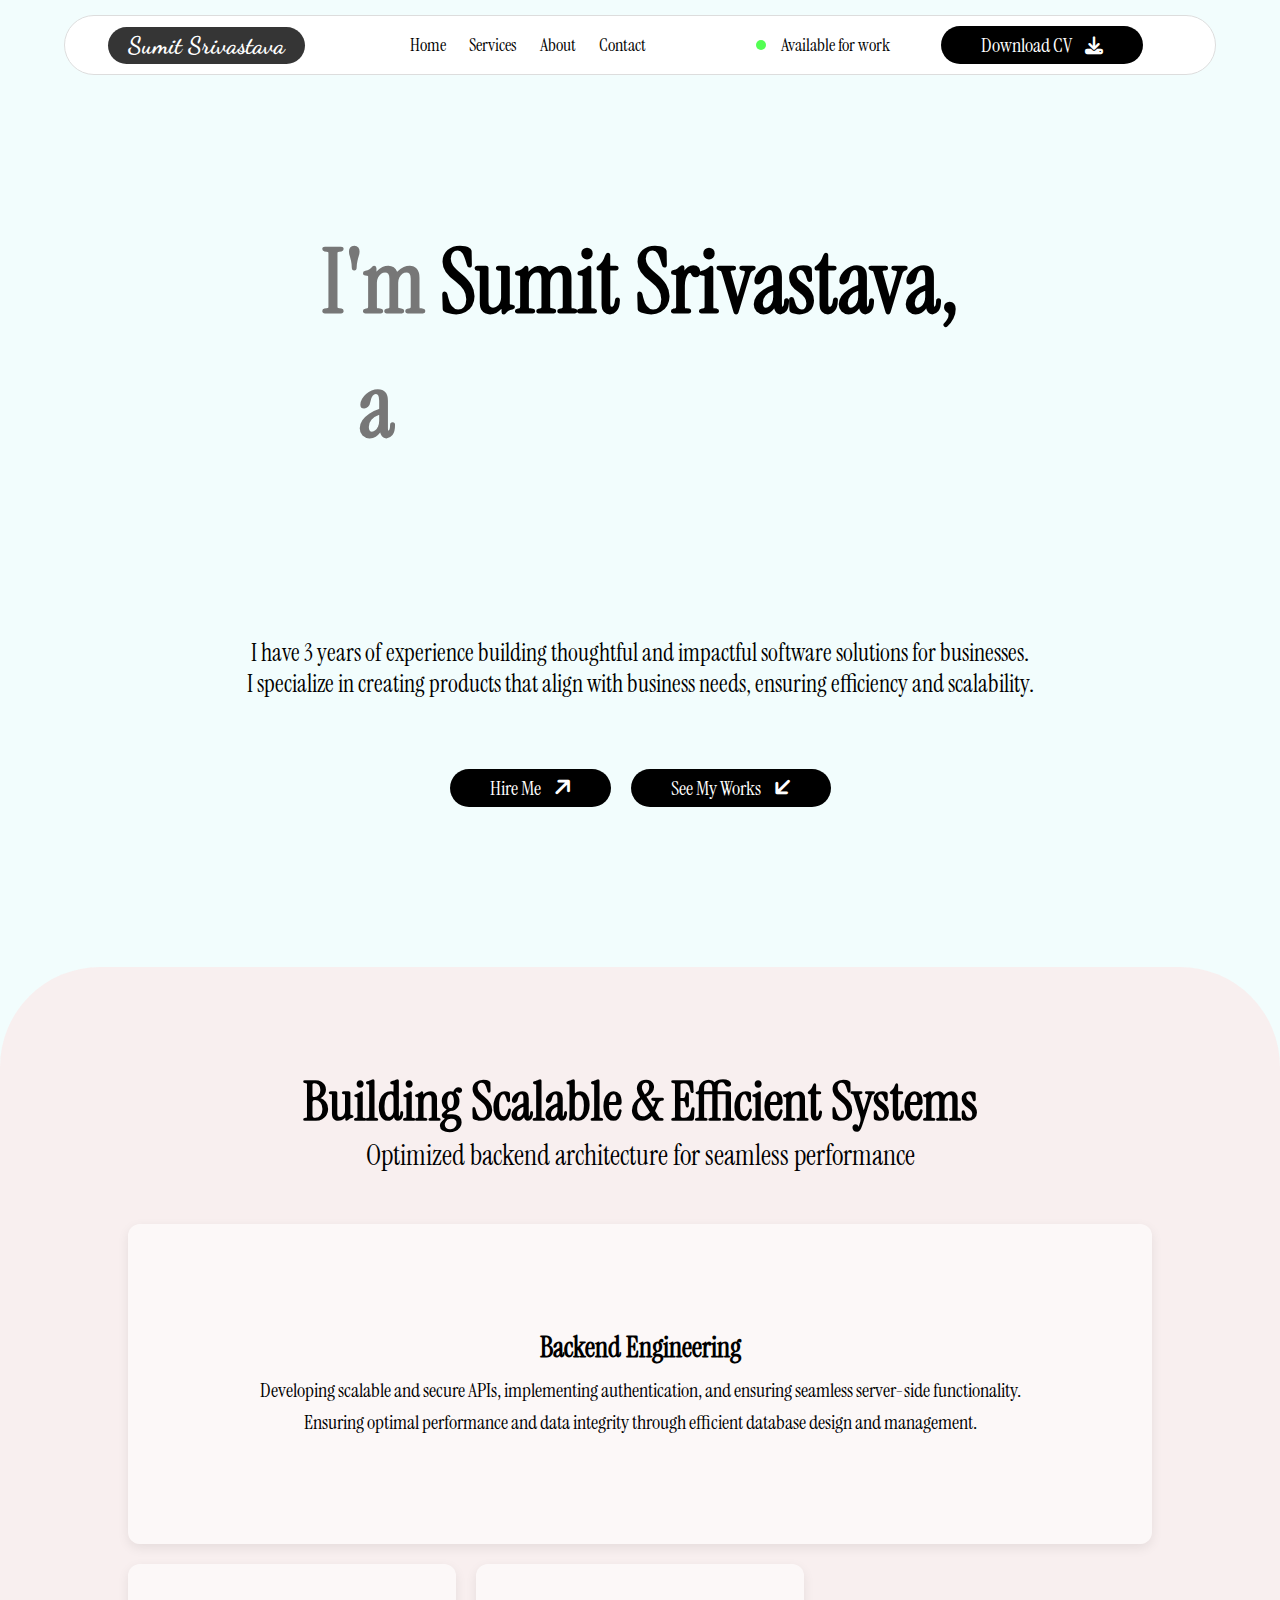
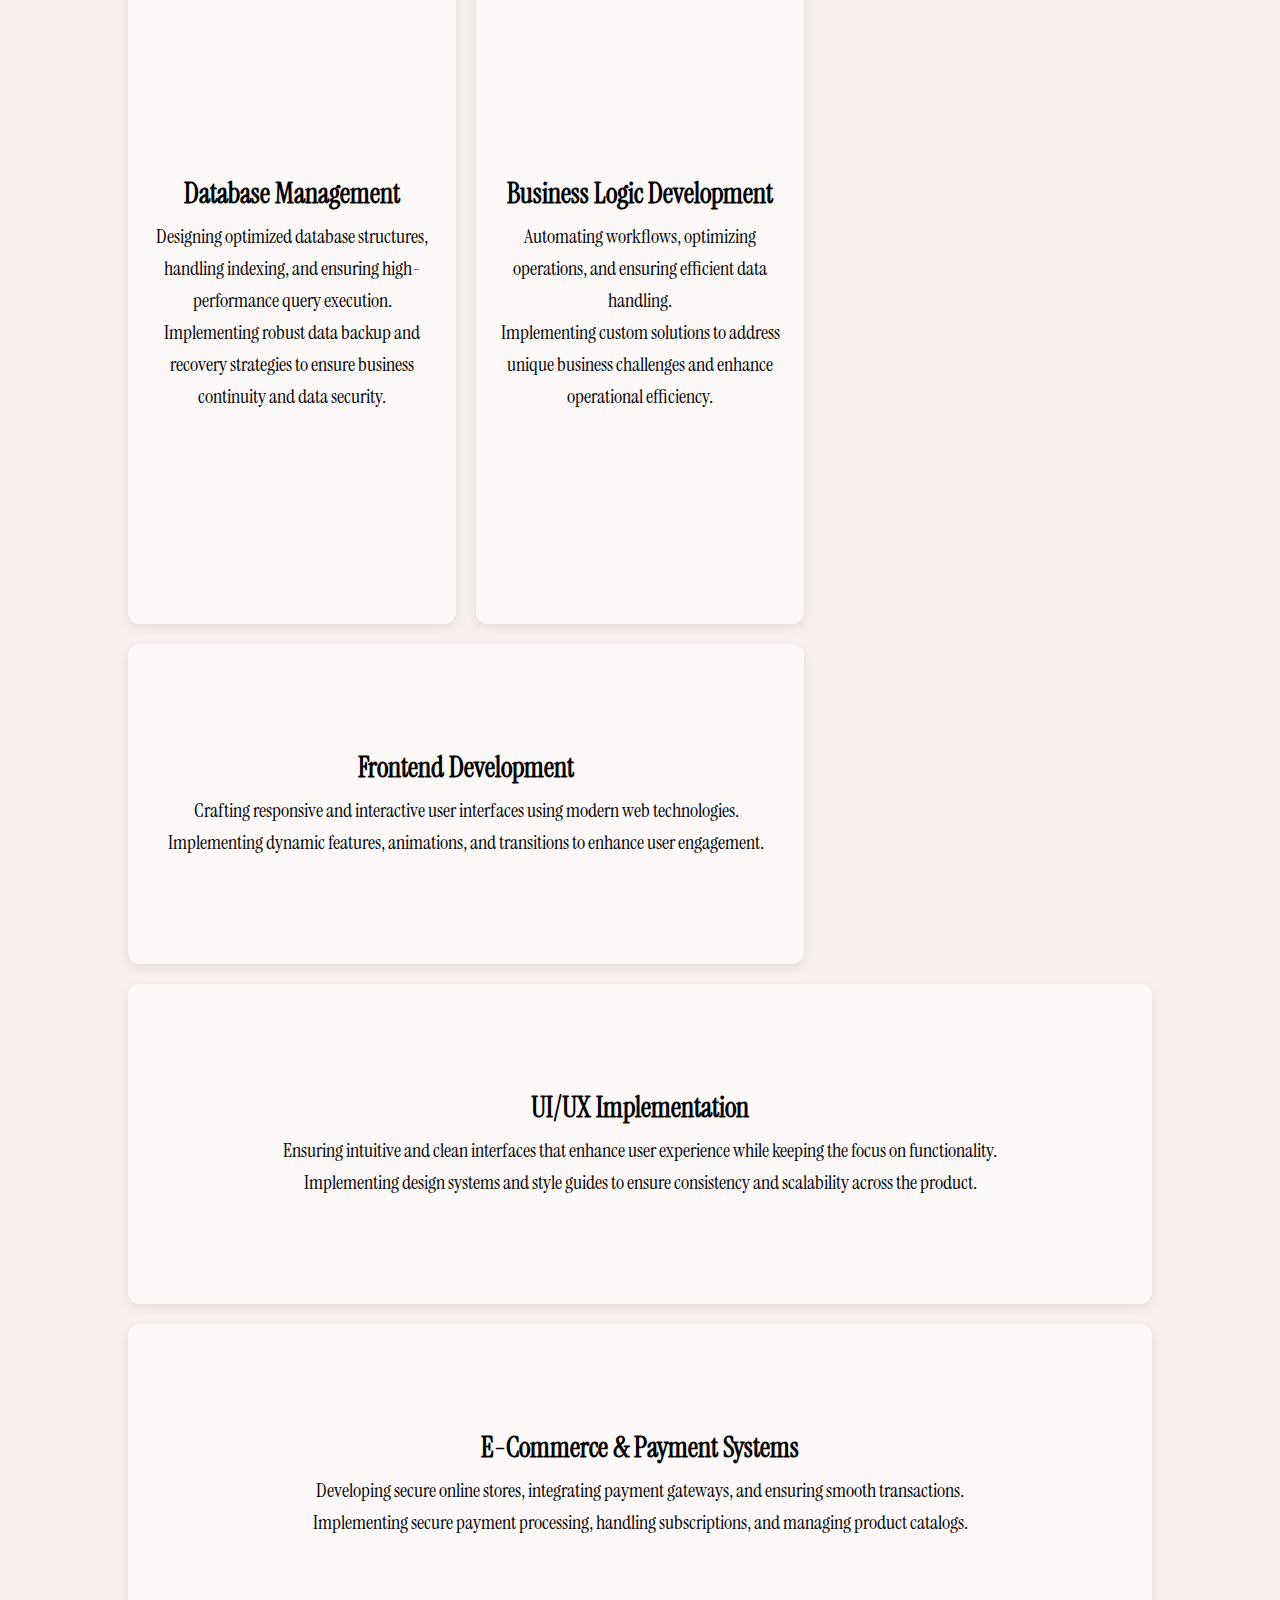
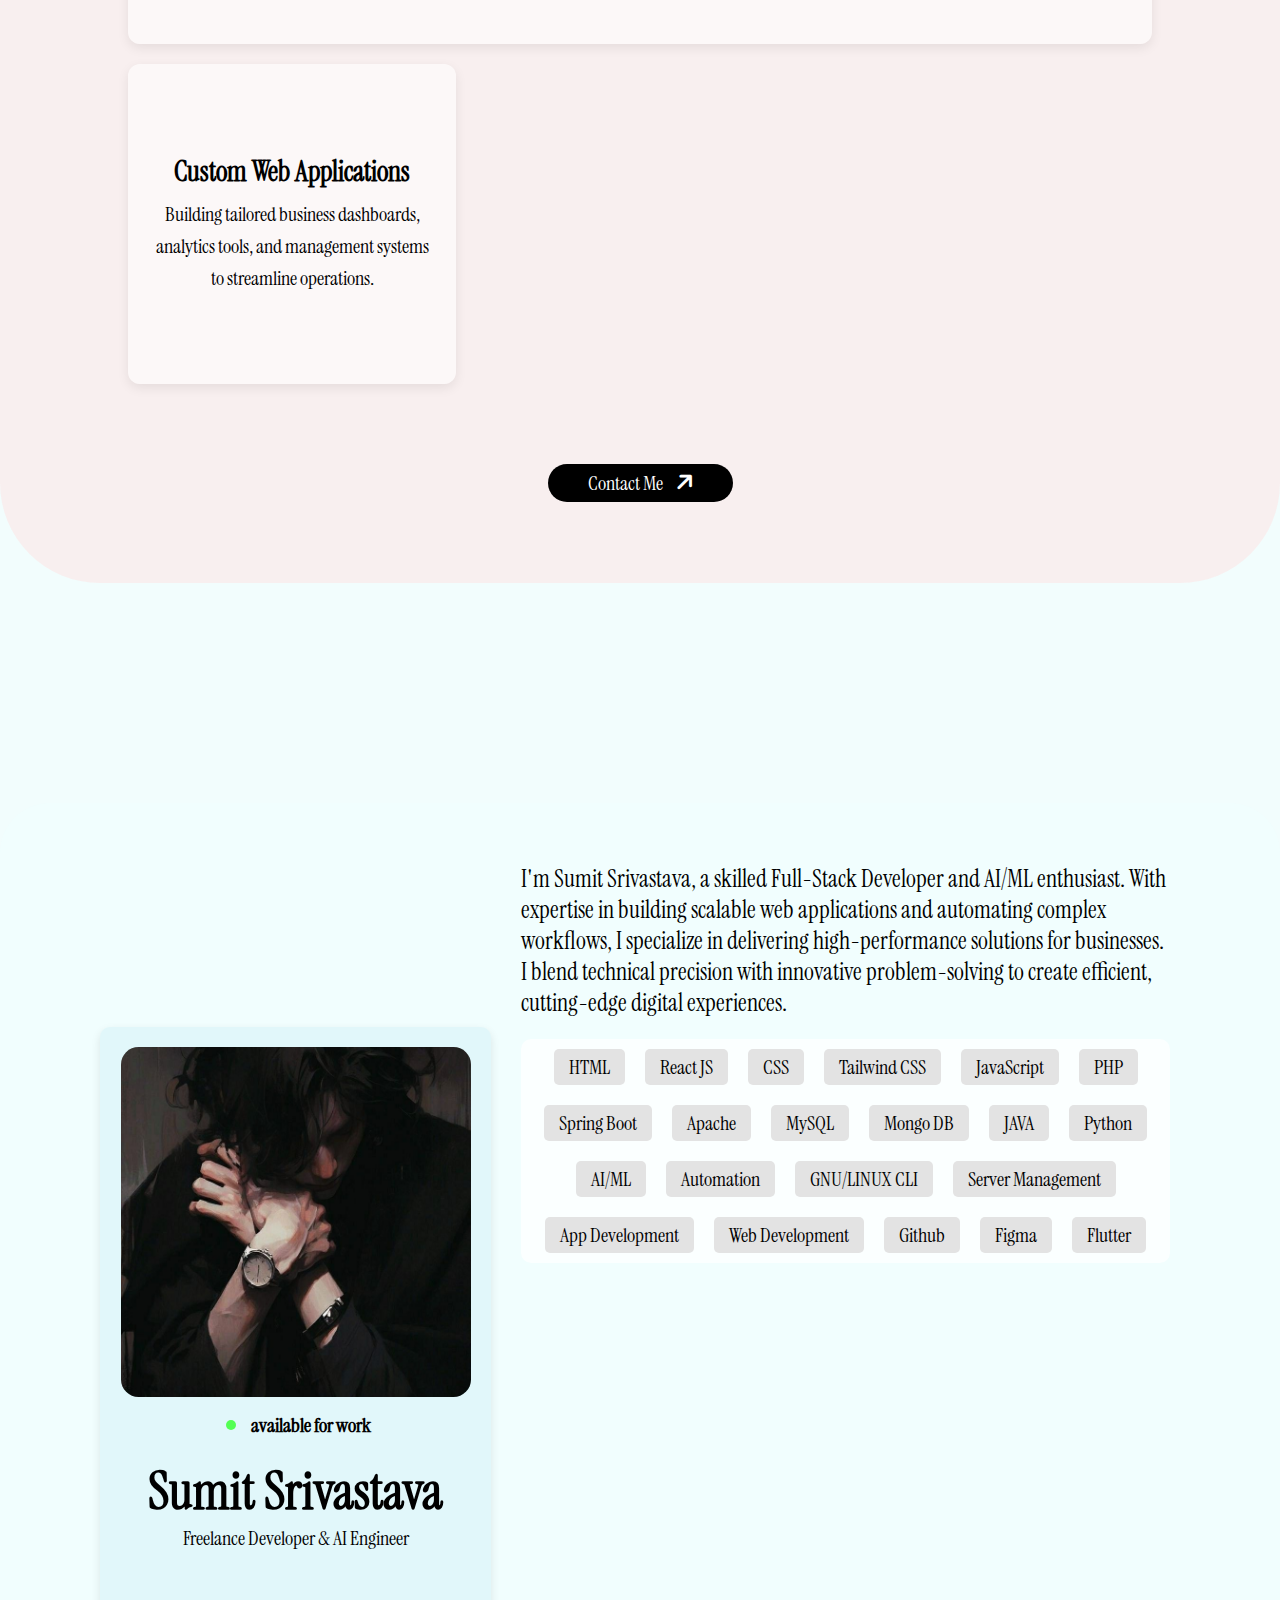
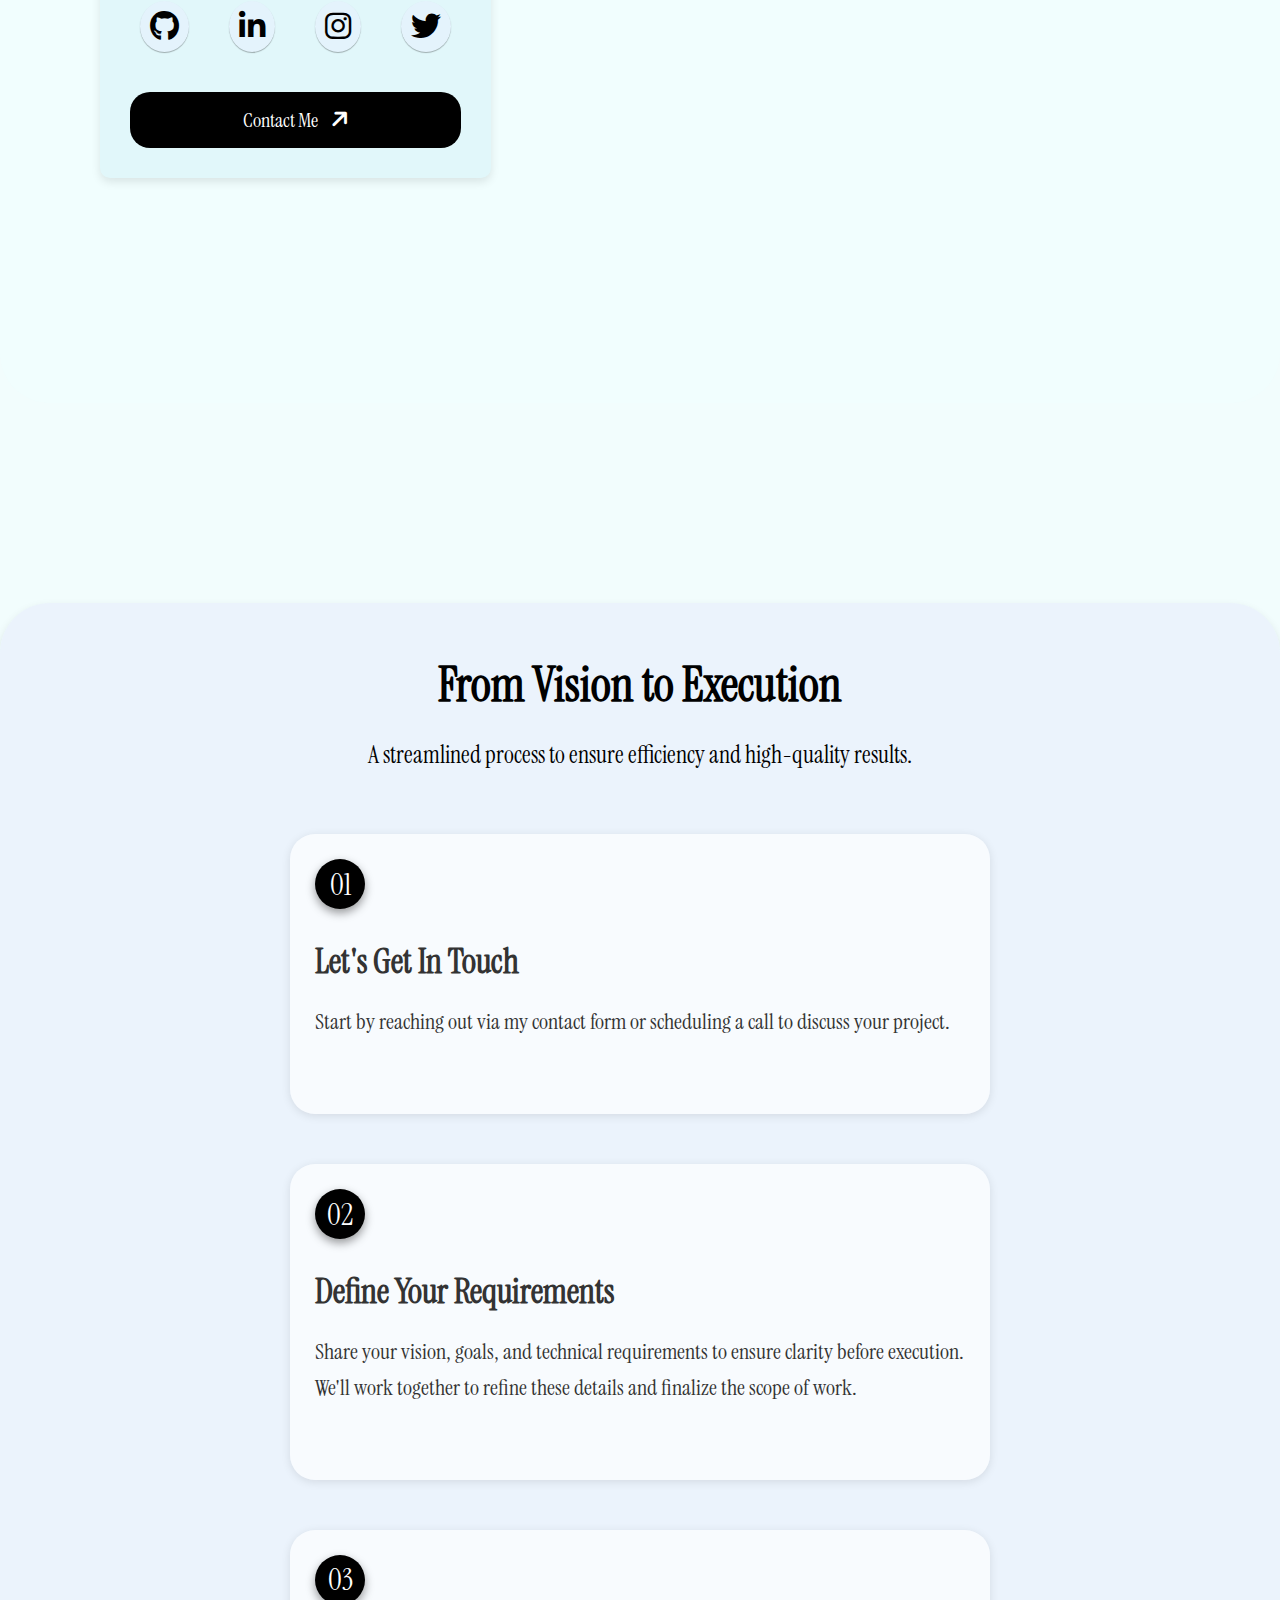
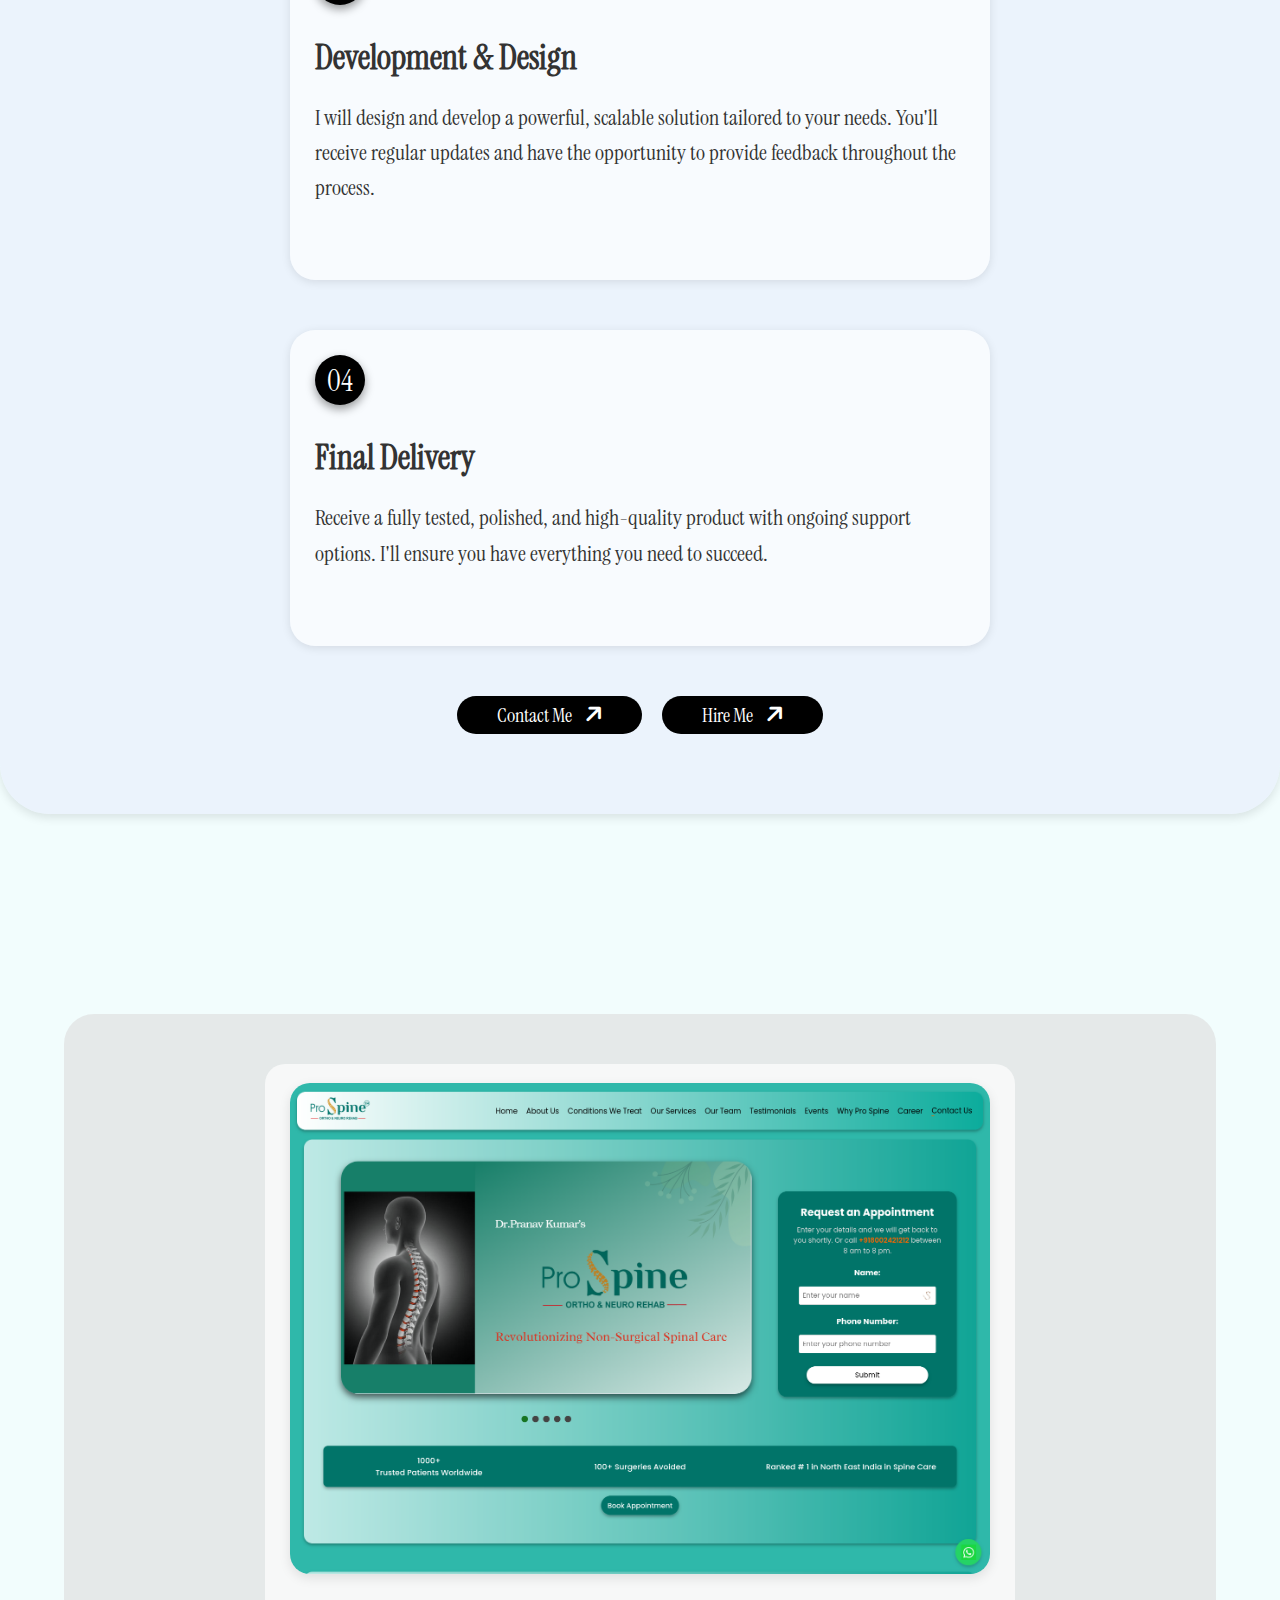
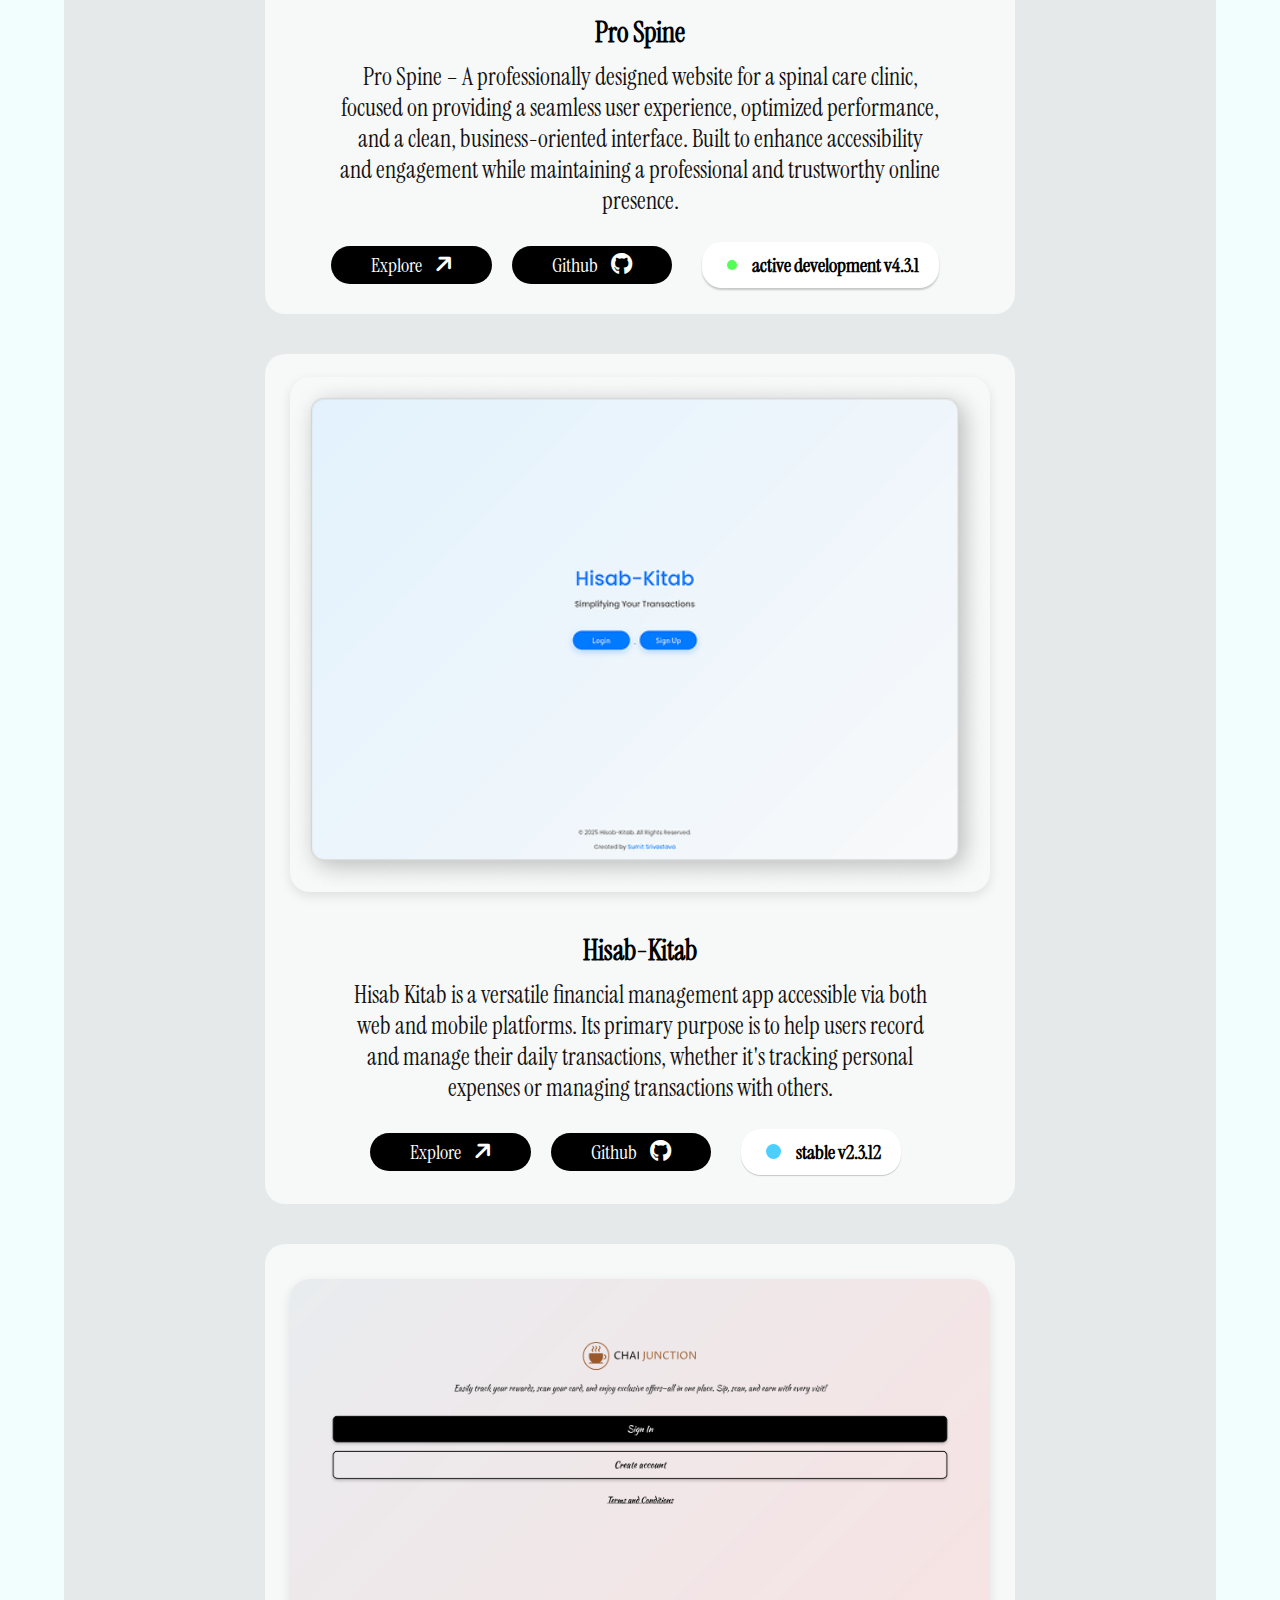
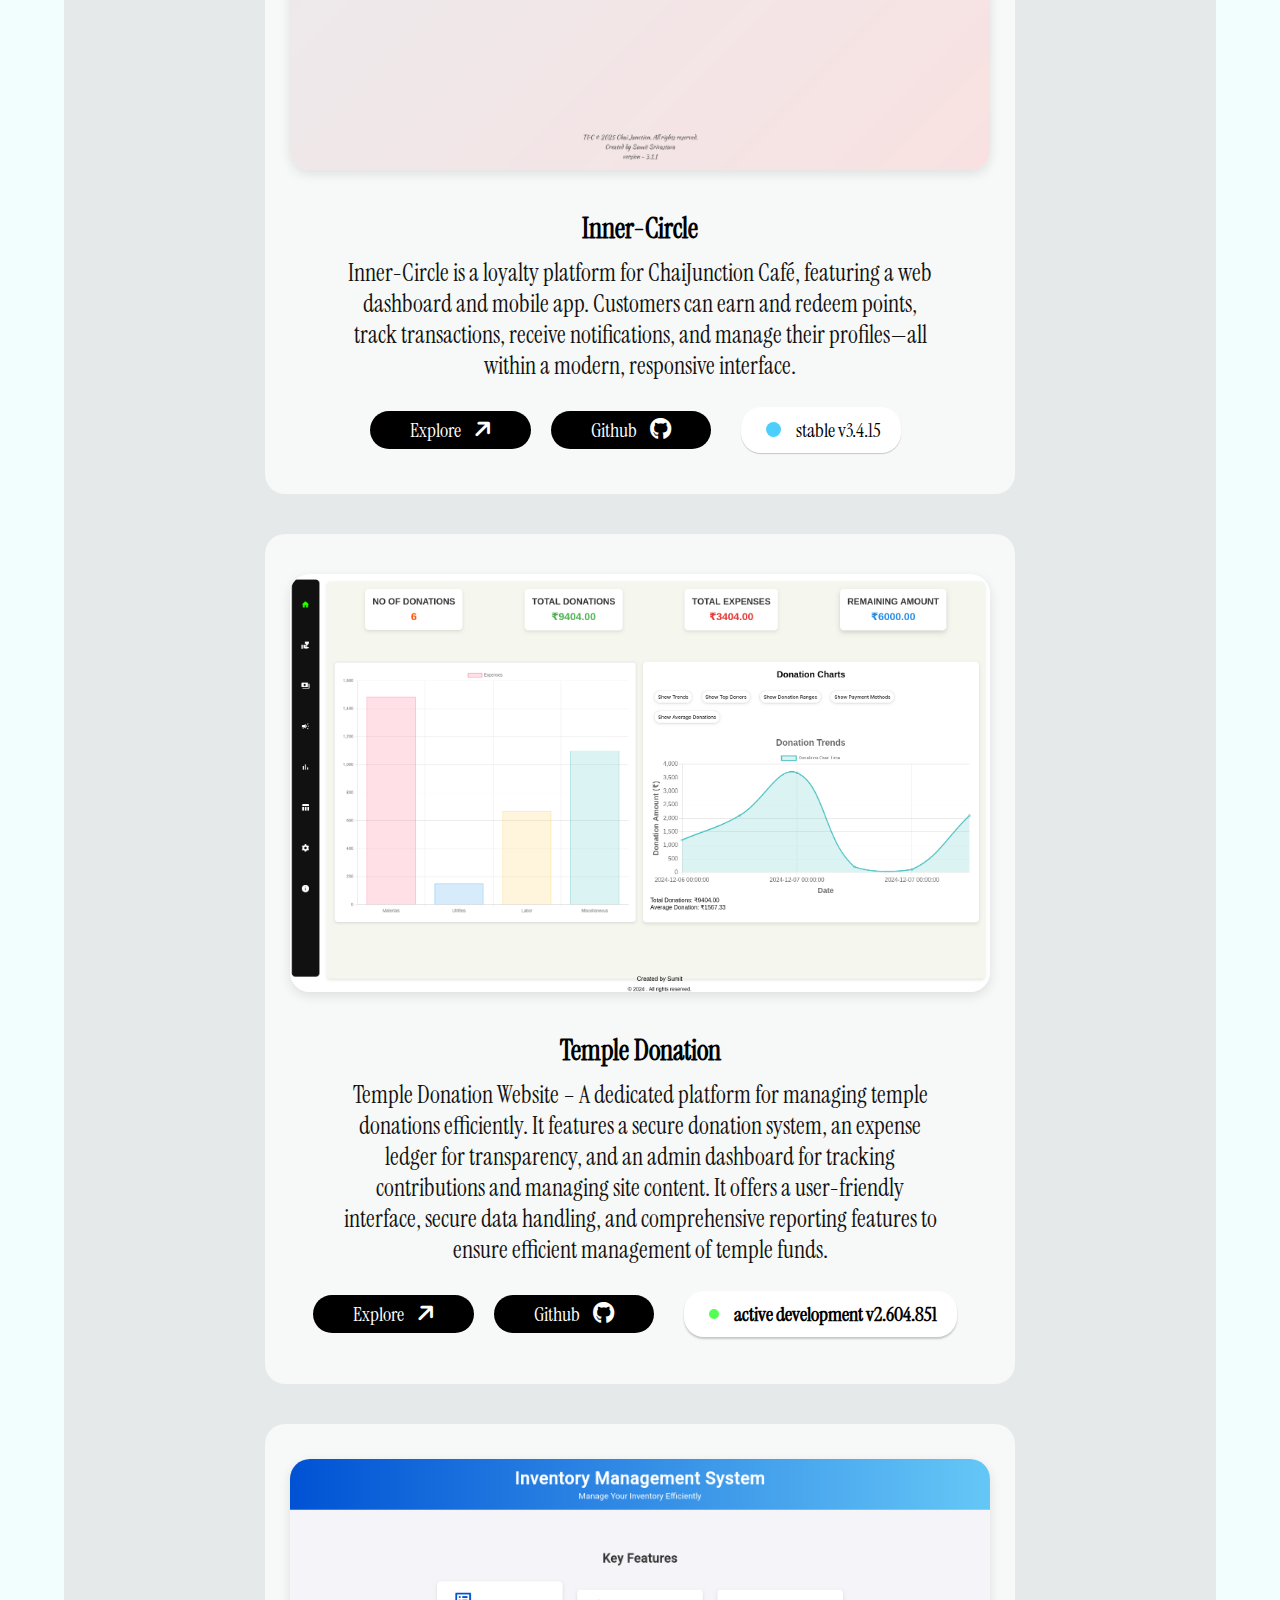
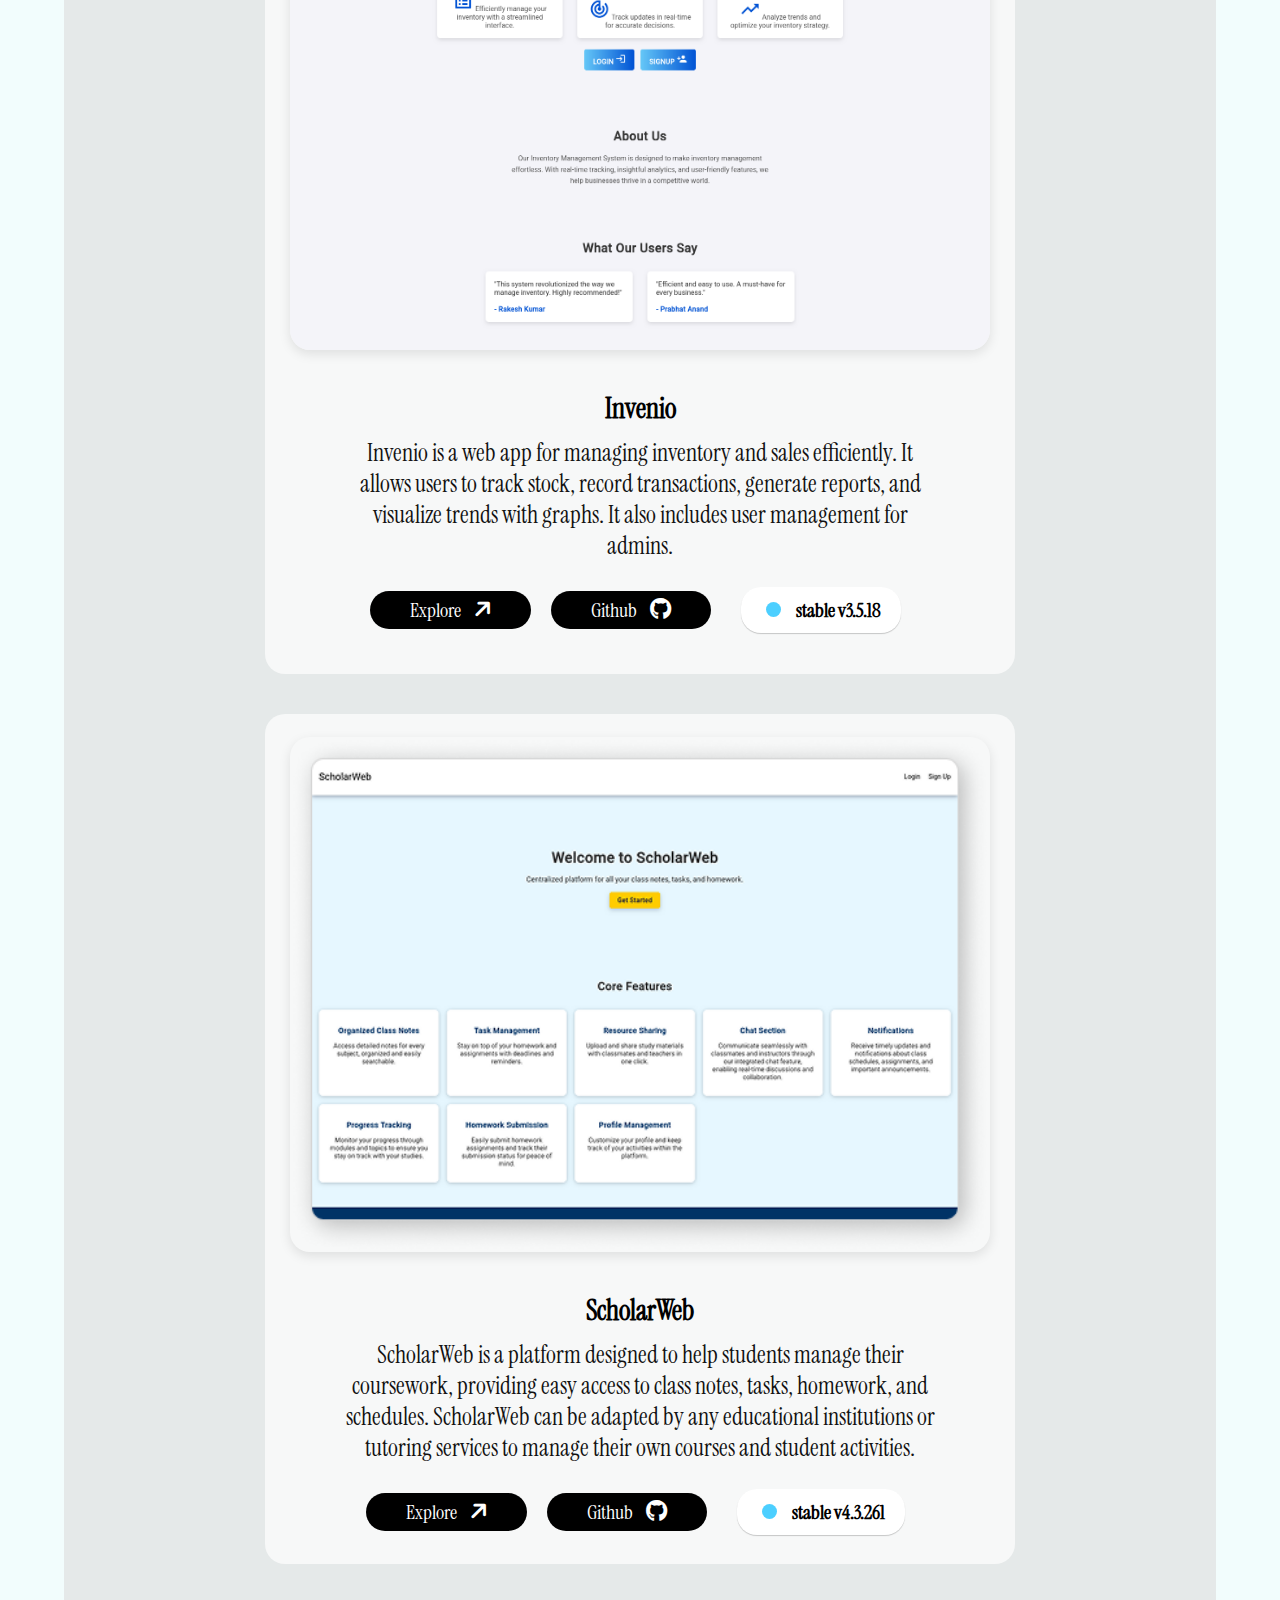
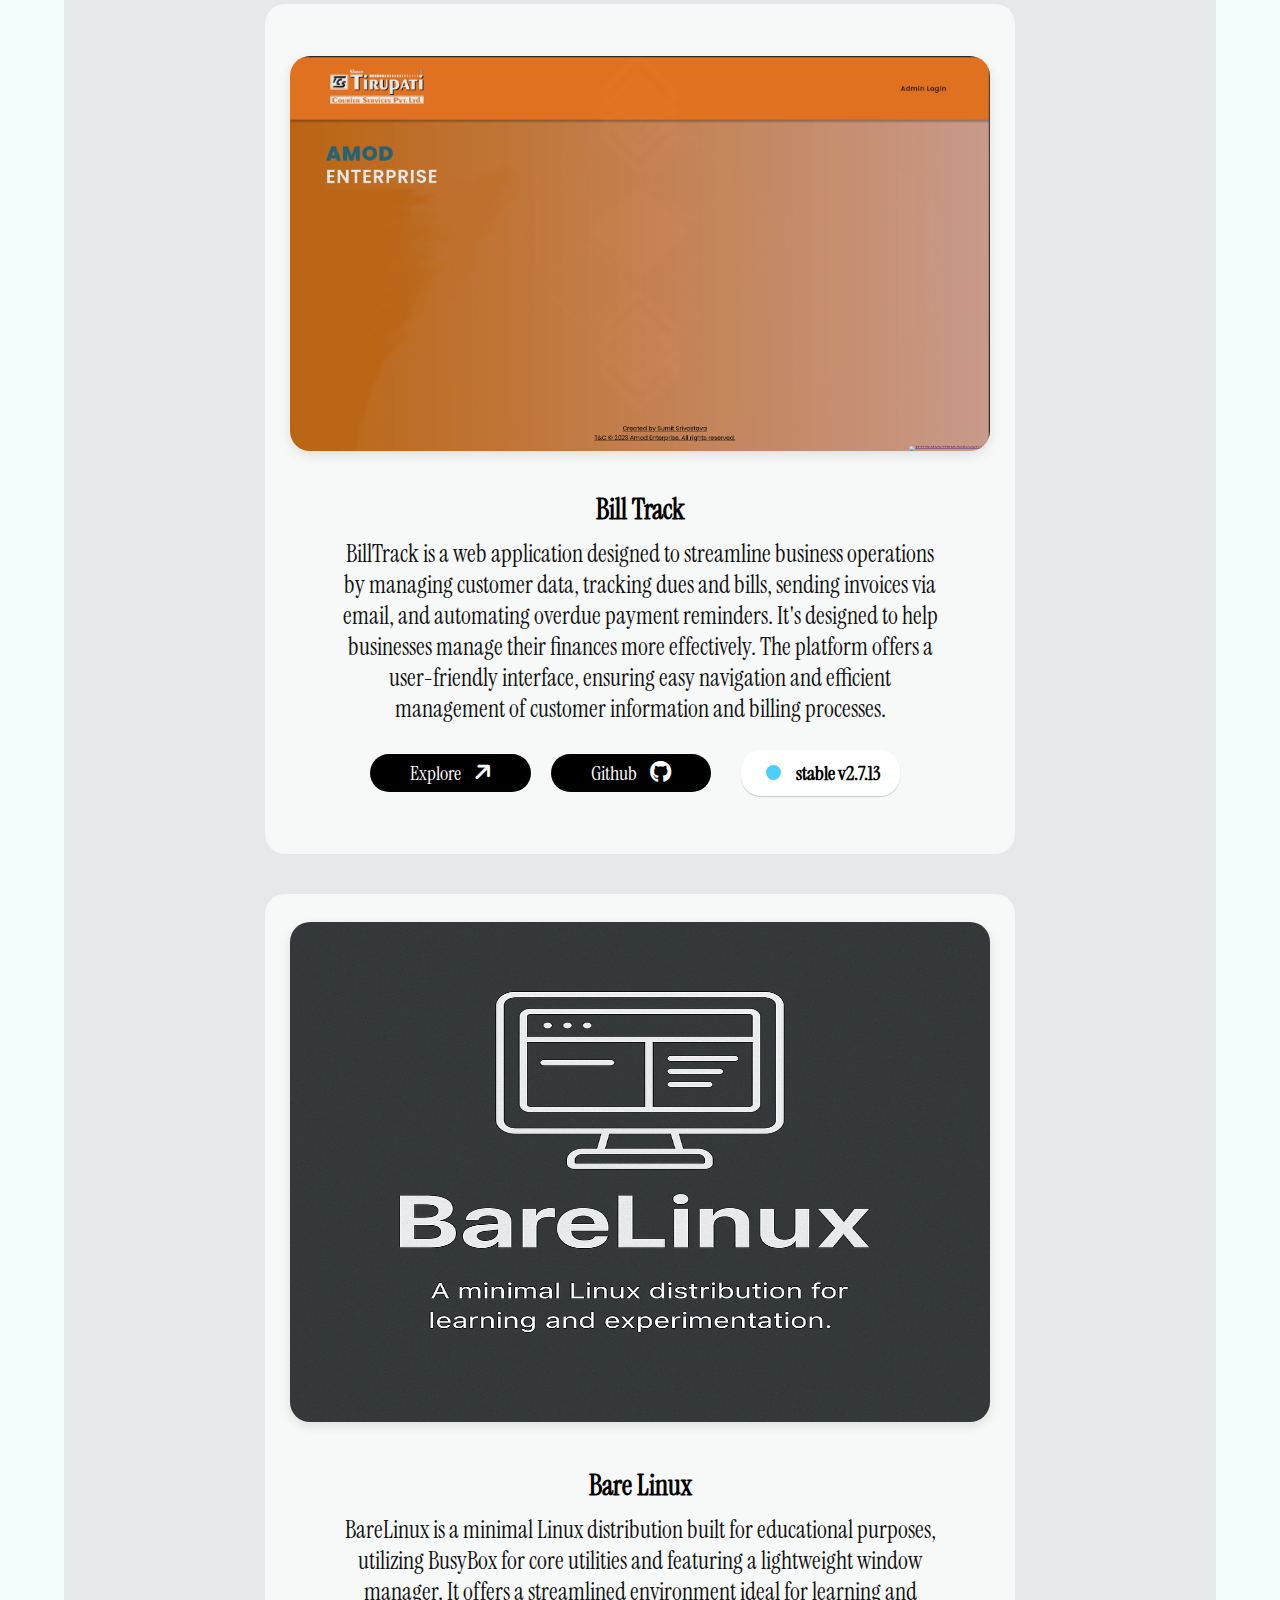
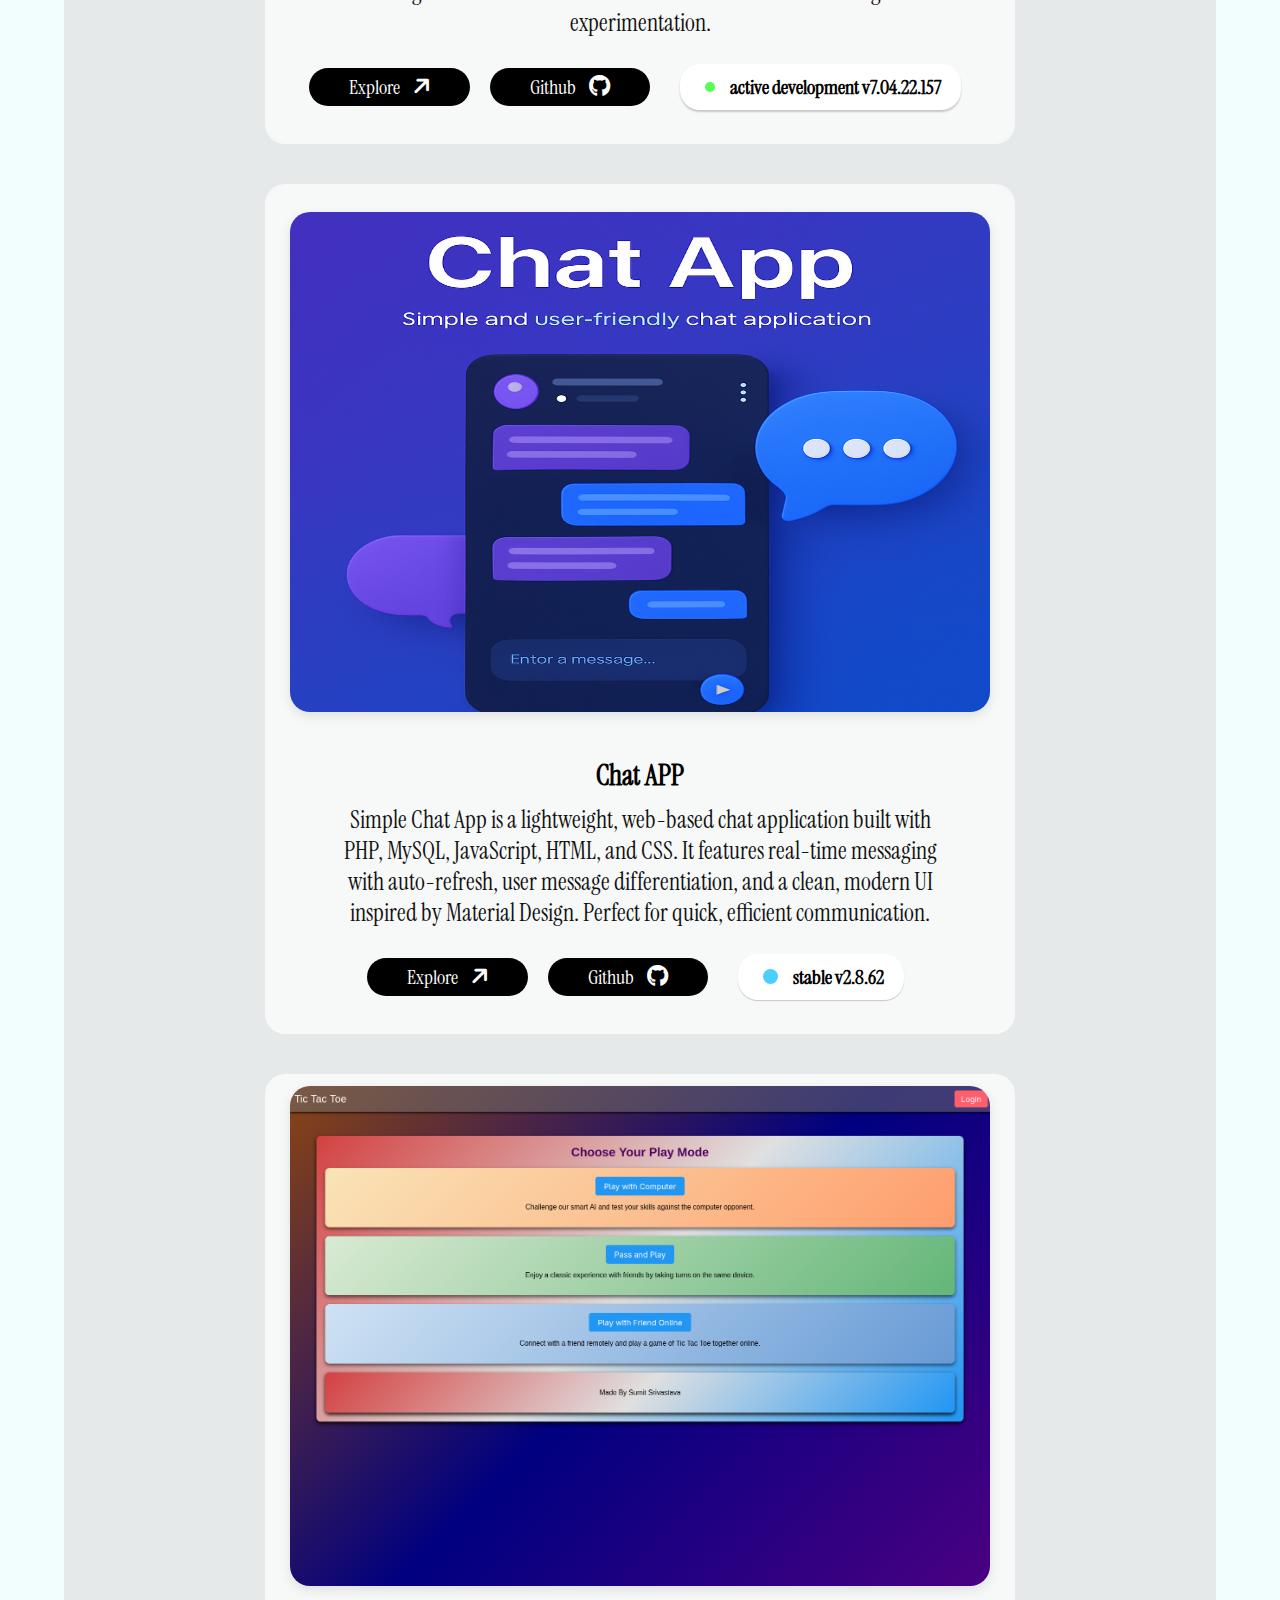
==== commit 5b92e8fe: "Update index.html: refine service description, enhance work history, and improve project overview" ====
--- a/index.html
+++ b/index.html
@@ -85,7 +85,7 @@
 
         <div class="service-card">
           <h3>Business Logic Development</h3>
-          <p>Automating workflows, optimizing operations, and ensuring efficient data handling for businesses.</p>
+          <p>Automating workflows, optimizing operations, and ensuring efficient data handling.</p>
           <p>Implementing custom solutions to address unique business challenges and enhance operational efficiency.</p>
         </div>
 
@@ -168,6 +168,7 @@
         <span class="skill">JavaScript</span>
         <span class="skill">PHP</span>
         <span class="skill">Spring Boot</span>
+        <span class="skill">Apache</span>
         <span class="skill">MySQL</span>
         <span class="skill">Mongo DB</span>
         <span class="skill">JAVA</span>
@@ -178,14 +179,24 @@
         <span class="skill">Server Management</span>
         <span class="skill">App Development</span>
         <span class="skill">Web Development</span>
+        <span class="skill">Github</span>
+        <span class="skill">Figma</span>
         <span class="skill">Flutter</span>
       </div>
       <div class="work-history">
-        <div><span>Prospine (Website)</span><span>2024</span></div>
-        <div><span>Donation Platform</span><span>2024</span></div>
-        <div><span>AI Automation Project</span><span>2023</span></div>
-        <div><span>Freelance Web Dev</span><span>2022</span></div>
-      </div>
+        <div class="work-history-entry"><span>Prospine (Website)</span><span>2024–2025</span></div>
+        <div class="work-history-entry"><span>Hisab-Kitab (App)</span><span>2025</span></div>
+        <div class="work-history-entry"><span>Inner-Circle (App) v1–v3</span><span>2023–2025</span></div>
+        <div class="work-history-entry"><span>Bare Linux</span><span>2025</span></div>
+        <div class="work-history-entry"><span>Donation Platform (Web)</span><span>2024–2025</span></div>
+        <div class="work-history-entry"><span>AI Automation Project</span><span>2025</span></div>
+        <div class="work-history-entry"><span>Invenio (Web + App)</span><span>2024</span></div>
+        <div class="work-history-entry"><span>ScholarWeb (Web + App)</span><span>2024</span></div>
+        <div class="work-history-entry"><span>Chat App (Web)</span><span>2024</span></div>
+        <div class="work-history-entry"><span>Bill Track (Web)</span><span>2024</span></div>
+        <div class="work-history-entry"><span>Freelance Web Dev (Other Projects)</span><span>2022–Current</span></div>
+      </div>
+
     </div>
   </section>
 
@@ -385,6 +396,9 @@
           <p>BillTrack is a web application designed to streamline business operations by managing customer data,
             tracking dues and bills, sending invoices via email, and automating overdue payment reminders. It's designed
             to help businesses manage their finances more effectively.
+            The platform offers a user-friendly interface, ensuring easy navigation and efficient management of
+            customer information and billing processes.
+
           </p>
         </div>
         <div class="btn-container">
@@ -472,19 +486,27 @@
         </div>
         <div class="content">
           <h3>Restricted Access - Private Projects</h3>
-          <p>I have worked on <strong style="font-size: 28px;">40+</strong> projects in <strong
-              style="font-size: 28px;">3 years</strong>, but I can't showcase them all
-            here as some were developed for
-            clients who preferred to keep the code private. Some were sold along with the complete source code, making
-            them
-            exclusive to the businesses they were built for. While I can't share those publicly, they reflect my
-            expertise in building tailored solutions for business needs.</p>
-          <p>I mostly work for Business, creating Custom Solutions and I am always open to discuss new projects.
-            As Business Projects comes with Unique Complexity and Requirements.
-            <br> Which i love to work on.
-          </p>
+          <div class="conts">
+            <p>
+              Over the past <strong style="font-size: 28px;">3 years</strong>, I’ve completed more than <strong
+                style="font-size: 28px;">40+</strong> projects. While I can't showcase all of them here—due to client
+              confidentiality and full-code ownership transfers they represent my ability to deliver high-quality,
+              custom-built solutions tailored to unique business needs. I primarily specialize in developing custom
+              solutions for businesses, and I’m always open to discussing
+              new
+              projects. Business-oriented work often comes with unique challenges and requirements which I genuinely
+              enjoy
+              tackling.
+              If you’re interested in collaborating on a project, please feel free to reach out. I’m always eager to
+              discuss new opportunities and challenges.
+
+              I’m currently working on multiple projects, both public and private. If you’re interested in collaborating
+              or have a project in mind, please feel free to reach out!
+            </p>
+          </div>
         </div>
         <div class="btn-container" style="margin-bottom: 40px;">
+          <button class="btn" type="button">Contact<i class="fa-solid fa-arrow-up"></i> </button>
           <div class="available btns2">
             <div class="green-dot"></div>
             <p style="color: #000; font-weight: 700;">
@@ -539,6 +561,30 @@
           </div>
         </div>
       </div>
+    </div>
+  </section>
+
+  <section id="contact">
+    <div class="contact-container">
+      <div class="circle">.</div>
+      <div class="text">
+        <h1>Tell Me About Your Project!</h1>
+        <p> I'm excited to hear about your project and how I can help bring your vision to life. Whether you're looking
+          to build a new application, enhance an existing system, or need expert advice on your tech stack, I'm here to
+          assist. Let's collaborate to create something amazing!
+
+        <div class="btn-container">
+          <button class="btn" type="button">Contact Me <i class="fa-solid fa-arrow-up"></i></button>
+          <button class="btn" type="button">Hire Me <i class="fa-solid fa-arrow-up"></i></button>
+        </div>
+        </p>
+      </div>
+      <footer>
+        <div class="contexts">
+          <p>&copy; 2024 Sumit Srivastava. All rights reserved.
+          </p>
+        </div>
+      </footer>
     </div>
   </section>
   <script>
@@ -617,7 +663,21 @@
       });
     });
 
-
+    const observer = new IntersectionObserver(entries => {
+      entries.forEach(entry => {
+        if (entry.isIntersecting) {
+          entry.target.classList.add('visible');
+        } else {
+          entry.target.classList.remove('visible');
+        }
+      });
+    }, {
+      threshold: 0.1
+    });
+
+    document.querySelectorAll('.work-history-entry').forEach(el => {
+      observer.observe(el);
+    });
   </script>
 </body>
 
--- a/styles.css
+++ b/styles.css
@@ -11,19 +11,7 @@
 
 /* Body Styles */
 body {
-  background: linear-gradient(
-    to bottom,
-    rgb(209, 209, 209) 10%,
-    rgba(0, 0, 0, 0.618) 100%
-  );
-
-  /* background-color: #777; */
-
-  /* background: linear-gradient(
-    90deg,
-    rgba(216, 255, 255, 1) 37%,
-    rgba(246, 188, 188, 1) 100%
-  ); */
+  background: rgb(242, 253, 253);
   min-height: 100vh;
   width: 100%;
   font-family: "Instrument Serif", sans-serif;
@@ -32,7 +20,7 @@
 /* Header - Full Width with Blur */
 header {
   position: fixed;
-  top: 15px;
+  top: 0px;
   left: 0;
   width: 100%; /* Full width for blur effect */
   height: 60px;
@@ -45,32 +33,33 @@
 nav {
   width: 90%; /* Only this remains at 50% */
   margin: 0 auto;
+  margin-top: 15px;
   display: flex;
   justify-content: space-around;
   align-items: center;
   height: 100%;
-  background-color: rgb(51, 51, 51); /* Solid color for nav */
+  background-color: rgb(255, 255, 255); /* Solid color for nav */
   border-radius: 30px;
-  border: 1px solid #000;
+  border: 1px solid #ddd;
   text-align: center;
 }
 
 .logo {
-  background-color: #ffffff;
+  background-color: #000000ca;
   padding: 4px 20px;
   border-radius: 20px;
 }
 
 .logo h3 a {
   font-family: "Dancing Script", cursive;
-  color: #000;
+  color: #ffffff;
   font-size: 24px;
   text-decoration: none;
 }
 
 .links a {
   text-decoration: none;
-  color: #ffffff;
+  color: #010101;
   margin-left: 20px;
   font-size: 18px;
 }
@@ -84,7 +73,7 @@
   display: flex;
   align-items: center;
   font-size: 18px;
-  color: #fff;
+  color: #000000;
   margin-left: 20px;
   margin-right: 20px;
 }
@@ -301,7 +290,8 @@
   justify-content: center;
   flex-wrap: wrap;
   width: 90%; /* Initially set to 80% */
-  background-image: linear-gradient(to top, #cee6f6ac 100%, #e2ebf0a0 100%);
+  background: #dededea1;
+  /* background-image: linear-gradient(to bottom, #cee6f6db 30%, #000000b4 100%); */
   /* background-image: linear-gradient(to right, #868f96 0%, #596164 100%); */
   border-radius: 30px;
   padding: 30px 15px;
@@ -328,12 +318,16 @@
 }
 
 .container2:hover {
-  background-color: rgba(255, 255, 255, 0.891);
+  background-color: rgb(255, 255, 255);
 }
 
 .cont {
-  width: 100%;
+  width: 84%;
   height: 500px;
+}
+
+.conts {
+  text-align: justify;
 }
 
 .container2 .image img {
@@ -432,14 +426,8 @@
   flex-direction: column;
   align-items: center;
   width: 100%;
-  /* background-color: rgb(155, 155, 155); */
-  background: linear-gradient(
-    to bottom,
-    rgb(189, 189, 189) 37%,
-    rgba(74, 74, 74, 0.701) 100%
-  );
+  background-color: rgba(253, 229, 229, 0.567);
   border-radius: 100px;
-  /* padding: 30px 15px; */
   margin-bottom: 20px;
   transition: width 1s ease-in-out;
 }
@@ -552,13 +540,13 @@
   width: 100%;
   height: 1200px;
   padding: 100px 100px;
-  background: rgba(241, 253, 255, 0.589);
+  background: rgba(239, 255, 255, 0.431);
   border-radius: 50px;
   /* border: 1px solid #fff; */
 }
 
 .profile-card {
-  background: rgb(241, 253, 255);
+  background: rgb(225, 247, 250);
   padding: 20px;
   border-radius: 10px;
   box-shadow: 0 4px 10px rgba(0, 0, 0, 0.1);
@@ -657,20 +645,51 @@
 }
 .work-history {
   margin: 40px 10px;
+  max-height: 600px;
+  overflow-y: auto;
+  padding: 10px;
+  padding-right: 15px;
   text-align: left;
-}
-.work-history div {
+  perspective: 1000px;
+  scroll-behavior: smooth;
+  scrollbar-width: thin;
+  scrollbar-color: #aadffd transparent;
+}
+
+.work-history::-webkit-scrollbar {
+  width: 8px;
+}
+.work-history::-webkit-scrollbar-thumb {
+  background: #aadffd;
+  border-radius: 10px;
+}
+
+.work-history-entry {
+  position: relative;
   display: flex;
   justify-content: space-between;
-  margin: 10px;
-  padding: 15px 20px;
+  align-items: center;
+  margin: 25px 0;
+  padding: 25px 30px;
   background-color: #e4f3fc;
-  border-radius: 10px;
-  border-bottom: 1px solid #ddd;
-}
-
-.work-history div span {
-  font-size: 28px;
+  border-radius: 20px;
+  border-bottom: 1px solid #cce7f5;
+  box-shadow: 0 6px 15px rgba(0, 0, 0, 0.08);
+  transform: scale(0.96) translateY(20px);
+  opacity: 0;
+  transition: transform 0.4s ease, opacity 0.4s ease;
+}
+
+.work-history-entry.visible {
+  transform: scale(1) translateY(0);
+  opacity: 1;
+  z-index: 2;
+}
+
+.work-history-entry span {
+  font-size: 22px;
+  font-weight: 500;
+  color: #222;
 }
 
 #process {
@@ -684,13 +703,13 @@
   margin: auto;
   padding: 20px;
   border-radius: 50px;
-  background-color: #3d3d3d96;
+  background-color: #e6edfb96;
   box-shadow: 0 4px 10px rgba(0, 0, 0, 0.1);
 }
 
 .container3 .sub {
   text-align: center;
-  color: #ffffff;
+  color: #000000;
 }
 .boxes {
   display: flex;
@@ -718,7 +737,7 @@
   text-align: center;
   font-size: 48px;
   margin-bottom: 10px;
-  color: #ffffff;
+  color: #000000;
 }
 .container3 p {
   margin-top: 20px;
@@ -728,18 +747,45 @@
   /* color: #000000; */
 }
 .step {
+  position: relative;
   width: 700px;
   display: flex;
   flex-direction: column;
-  align-items: left;
-  margin-bottom: 20px;
-  background: #ffffffa1;
+  align-items: flex-start;
+  margin: 10px 0 20px;
   padding: 25px;
-  margin: 10px 0;
   border-radius: 25px;
   text-align: left;
+  background: #ffffffa1;
   box-shadow: 0 2px 10px rgba(0, 0, 0, 0.1);
-}
+  overflow: hidden;
+  z-index: 0;
+  color: #333;
+  transition: color 0.3s ease-in-out;
+}
+
+.step::before {
+  content: "";
+  position: absolute;
+  top: 0;
+  left: 0;
+  width: 0%;
+  height: 100%;
+  background: linear-gradient(120deg, #ffe9a8, #fff3c2d1);
+  z-index: -1;
+  transition: width 0.6s ease-in-out;
+  border-radius: 25px;
+}
+
+.step:hover::before {
+  width: 100%;
+}
+
+.step:hover {
+  color: #222; /* Slightly bolder on hover */
+  box-shadow: 0 8px 25px rgba(0, 0, 0, 0.15);
+}
+
 .step h2 {
   margin: 0;
   font-size: 34px;
@@ -759,7 +805,7 @@
 }
 
 .faq-container {
-  background: rgba(215, 215, 215, 0.66);
+  background: rgba(229, 246, 255, 0.842);
   /* max-width: 800px; */
   margin: auto;
   padding: 20px;
@@ -838,7 +884,7 @@
   width: 850px;
   cursor: pointer;
   transition: background-color 0.3s ease-in-out;
-  border: 1px solid #ddd;
+  /* border: 1px solid #ddd; */
   box-shadow: 0 4px 8px rgba(0, 0, 0, 0.1);
 }
 
@@ -866,3 +912,69 @@
 .faq-item:hover {
   background-color: #ffffffe3;
 }
+
+#contact {
+  margin: 0 auto;
+  margin-top: 200px;
+  /* margin-bottom: 200px; */
+}
+.contact-container {
+  background: rgba(230, 239, 249, 0.813);
+  margin: auto;
+  padding: 20px;
+  border-radius: 50px 50px 0px 0px;
+  box-shadow: 0 4px 8px rgba(0, 0, 0, 0.1);
+}
+
+.contact-container .circle {
+  margin: 0 auto;
+  margin-top: 30px;
+  margin-bottom: -70px;
+  width: 100px;
+  height: 100px;
+  background-image: linear-gradient(
+    to bottom,
+    rgba(93, 114, 137, 0.533) 0%,
+    #000000 100%
+  );
+  border-radius: 50%;
+  box-shadow: 0 14px 18px rgba(0, 0, 0, 0.2);
+}
+/* write animation for the circle, it should go up and down */
+.contact-container .circle {
+  animation: upDown 2s linear infinite;
+}
+
+@keyframes upDown {
+  0%,
+  100% {
+    transform: translateY(0);
+  }
+  50% {
+    transform: translateY(-15px);
+  }
+}
+
+.contact-container .text {
+  margin: 0 auto;
+  width: 60%;
+  margin-top: 120px;
+  text-align: center;
+}
+
+.contact-container .text h1 {
+  font-size: 48px;
+  margin-bottom: 20px;
+}
+
+.contact-container .text p {
+  font-size: 24px;
+  line-height: 1.6;
+  margin-bottom: 50px;
+  color: #000000;
+}
+
+#contact footer {
+  text-align: center;
+  font-size: 20px;
+}
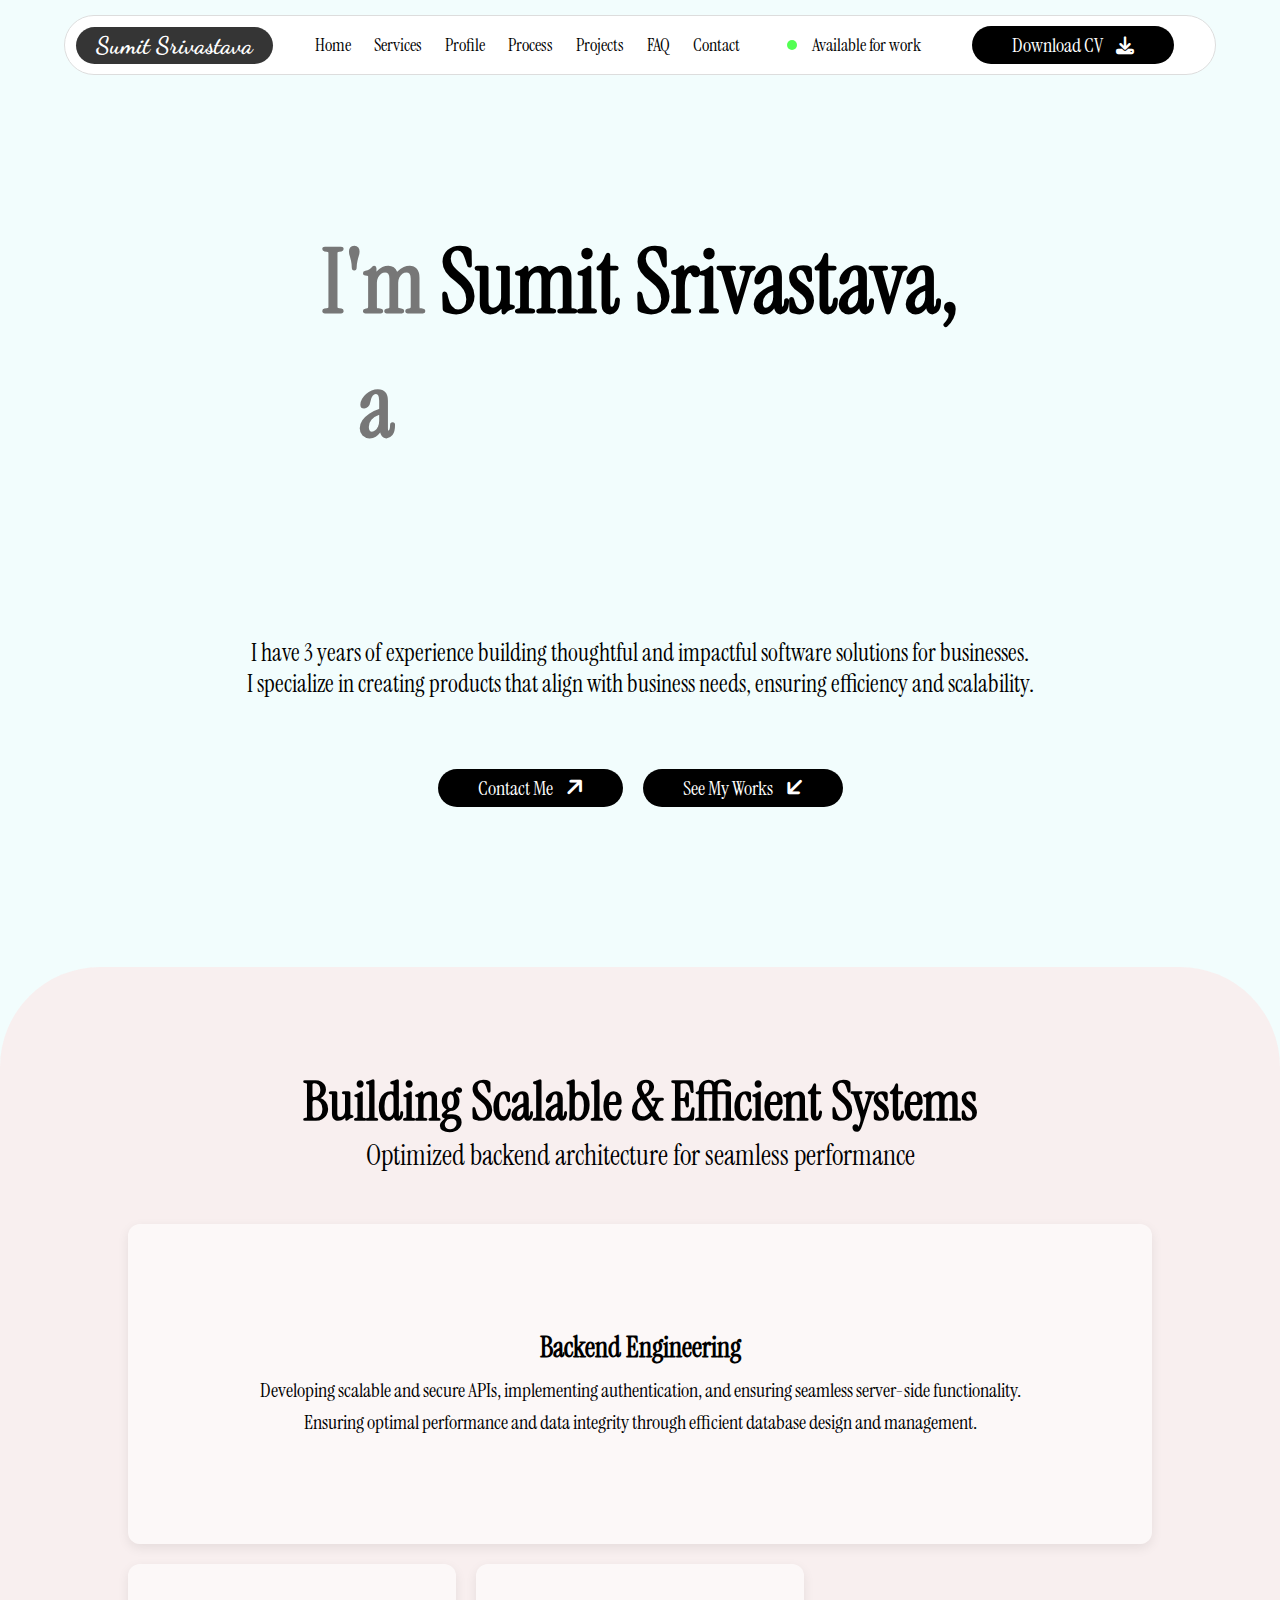
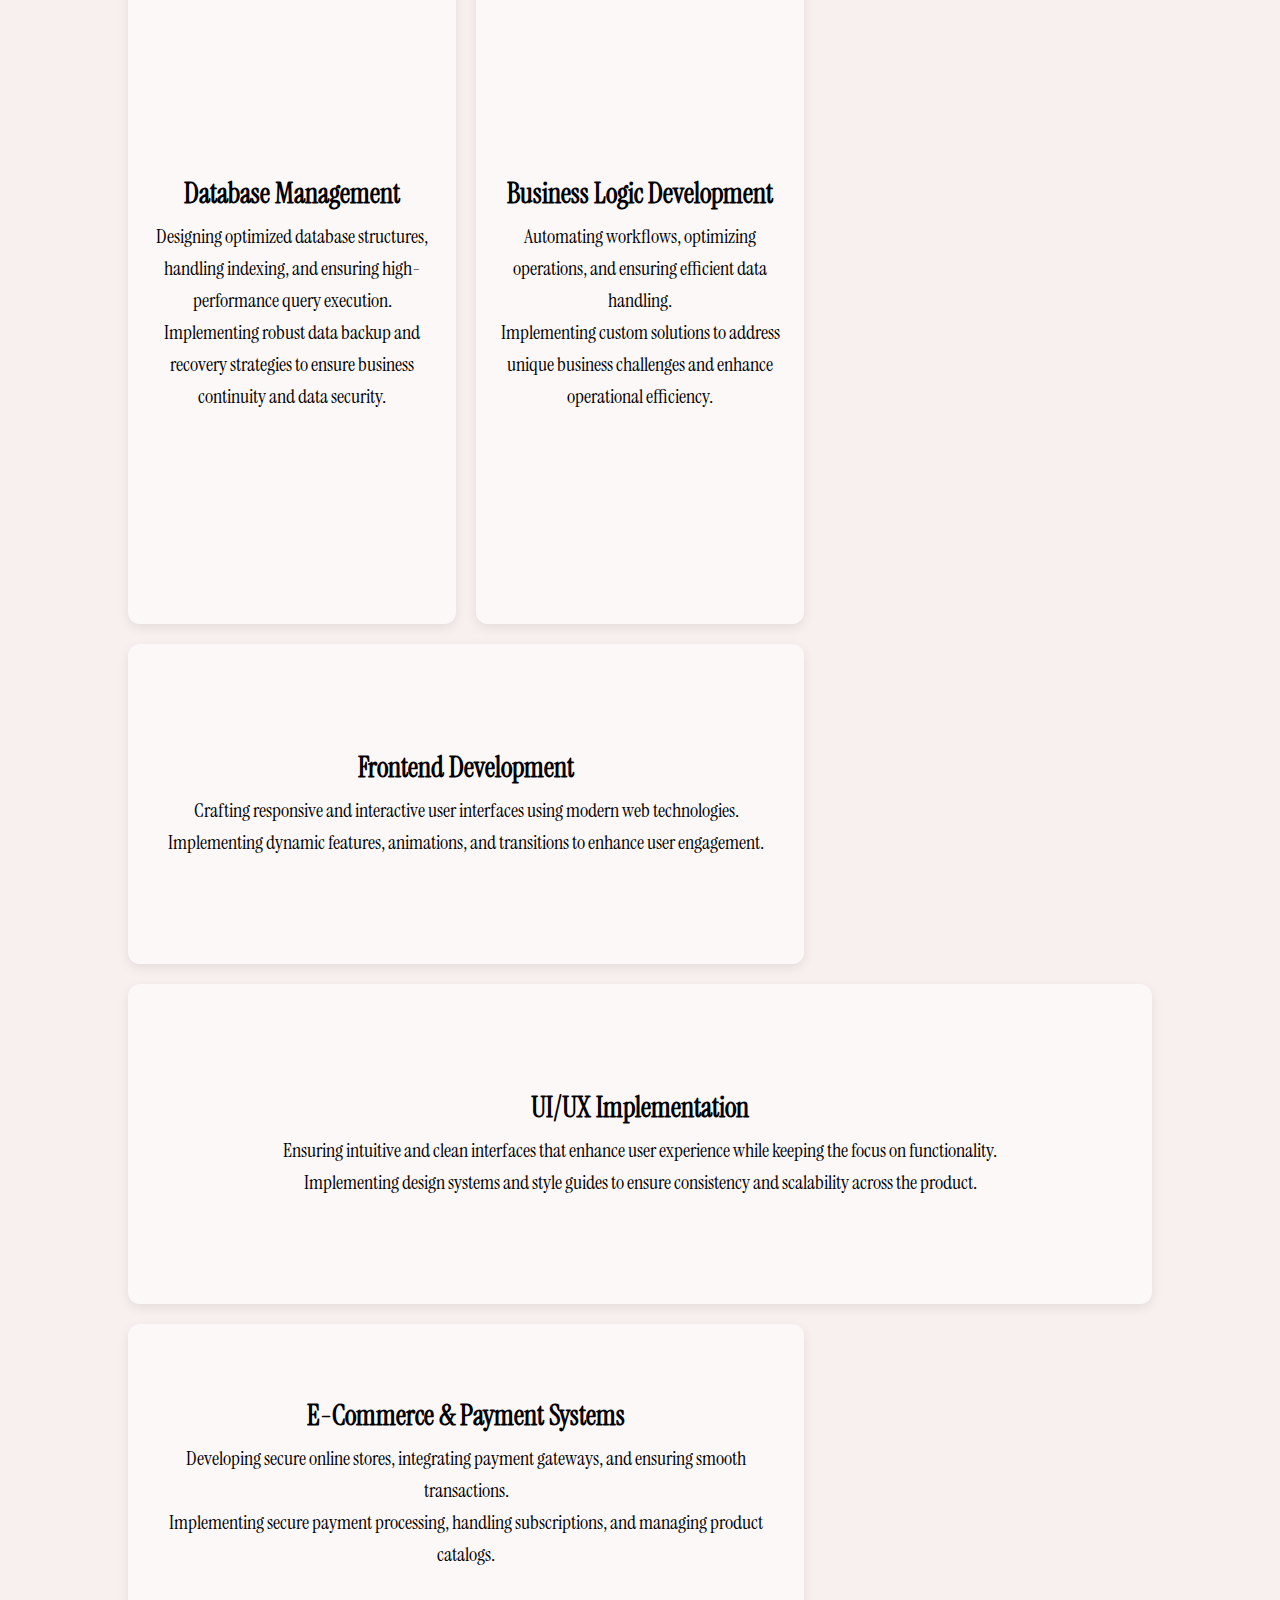
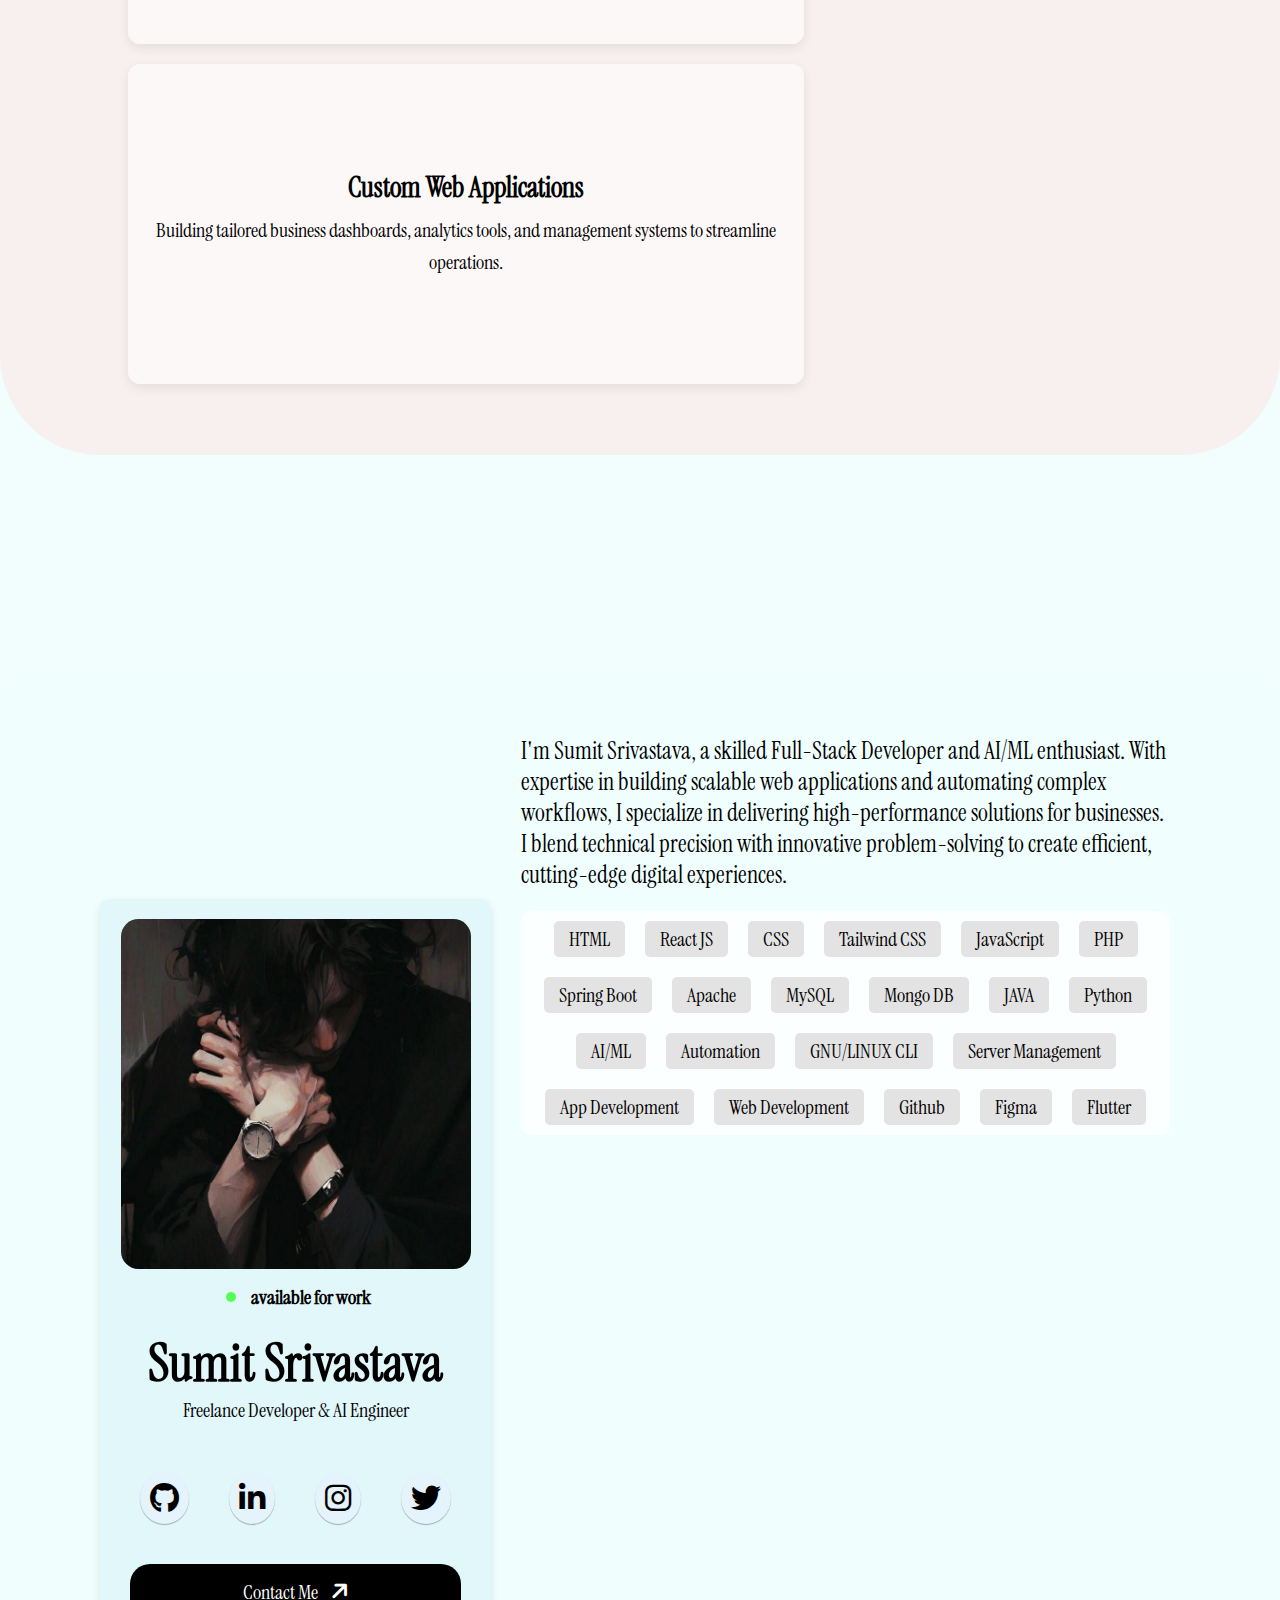
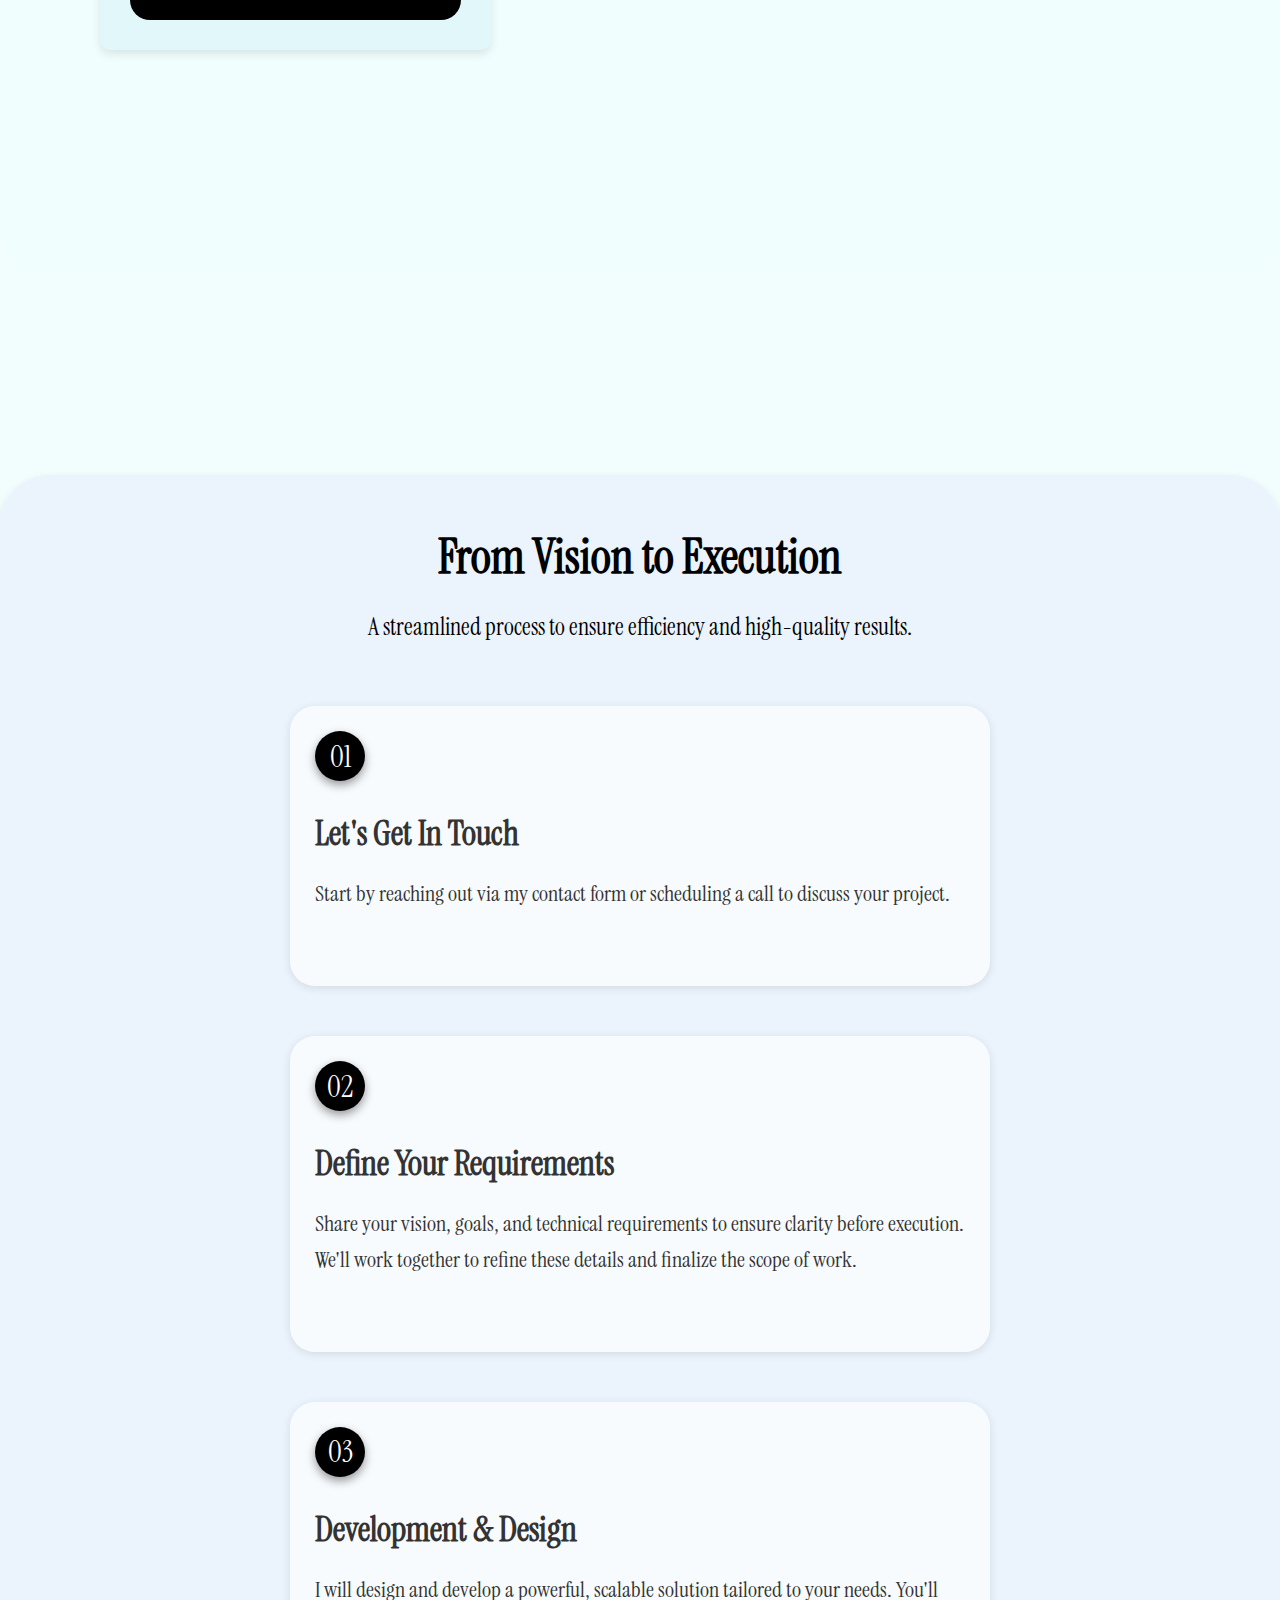
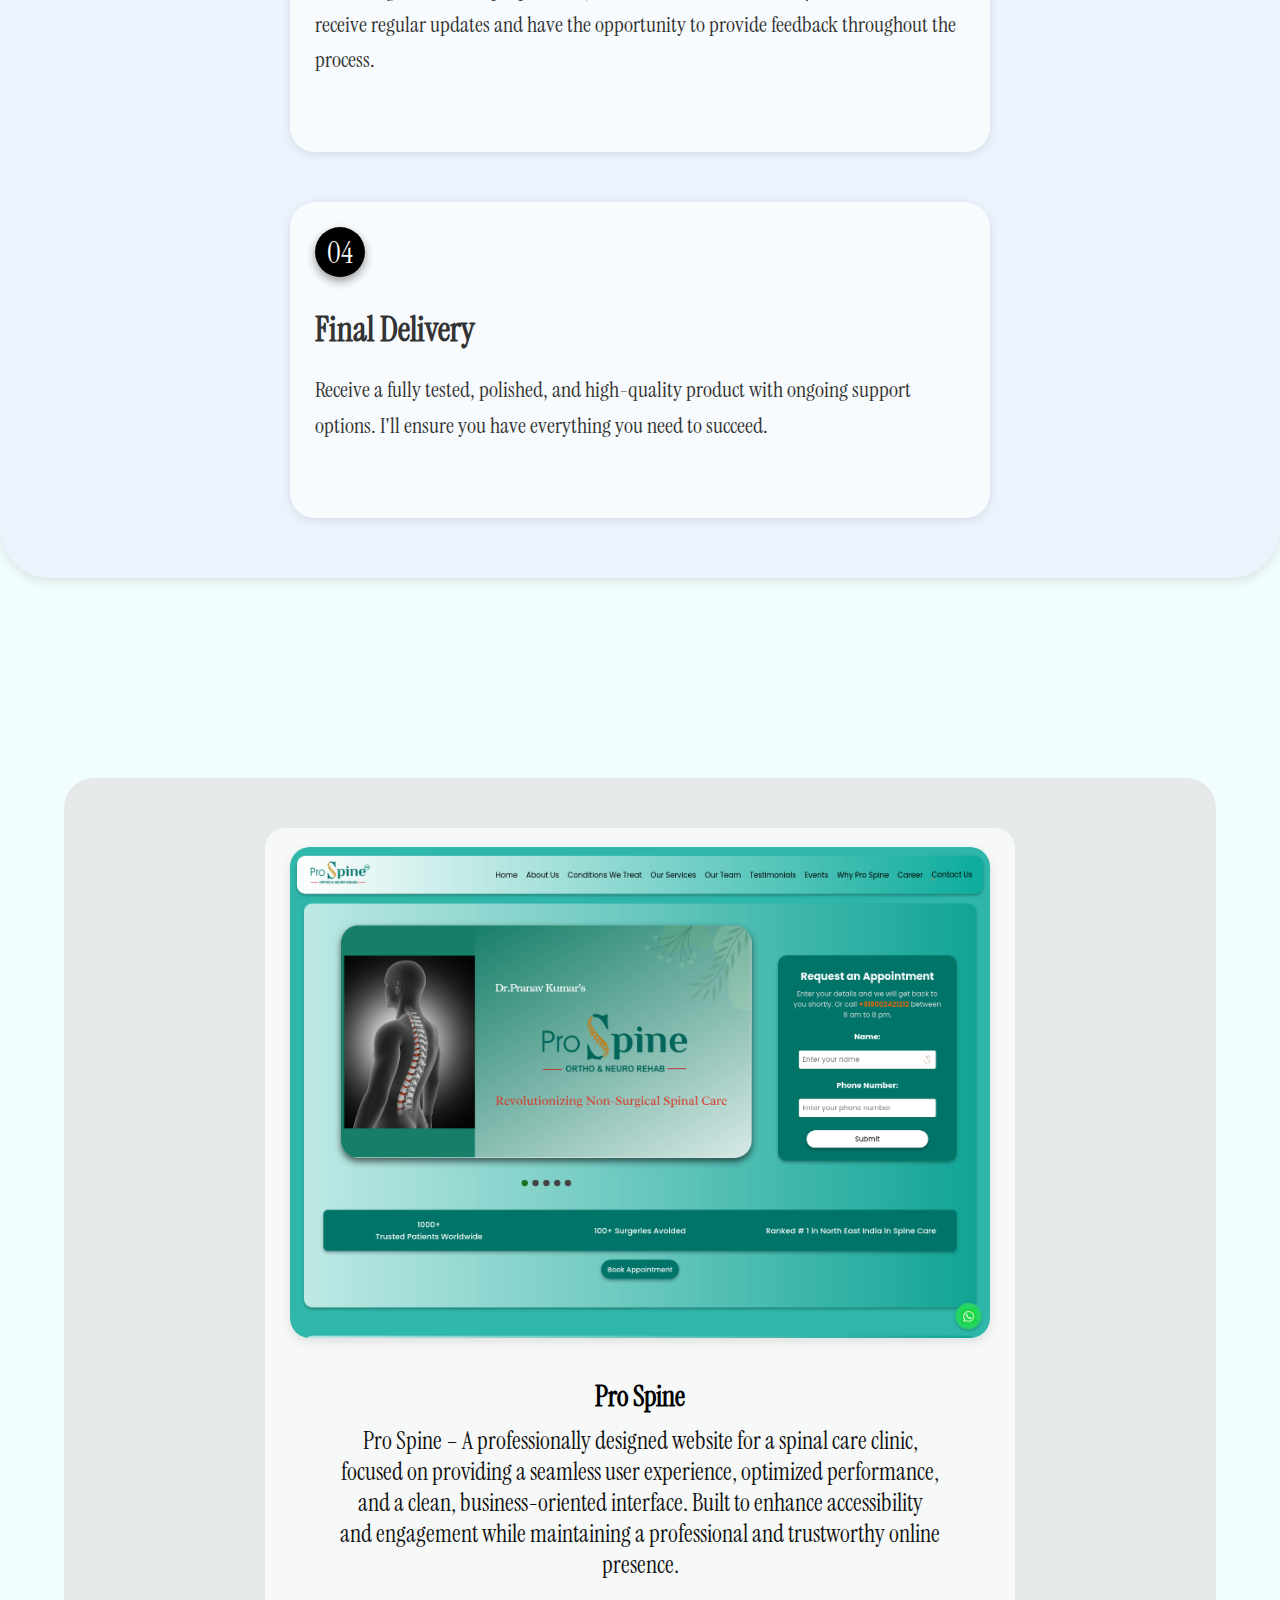
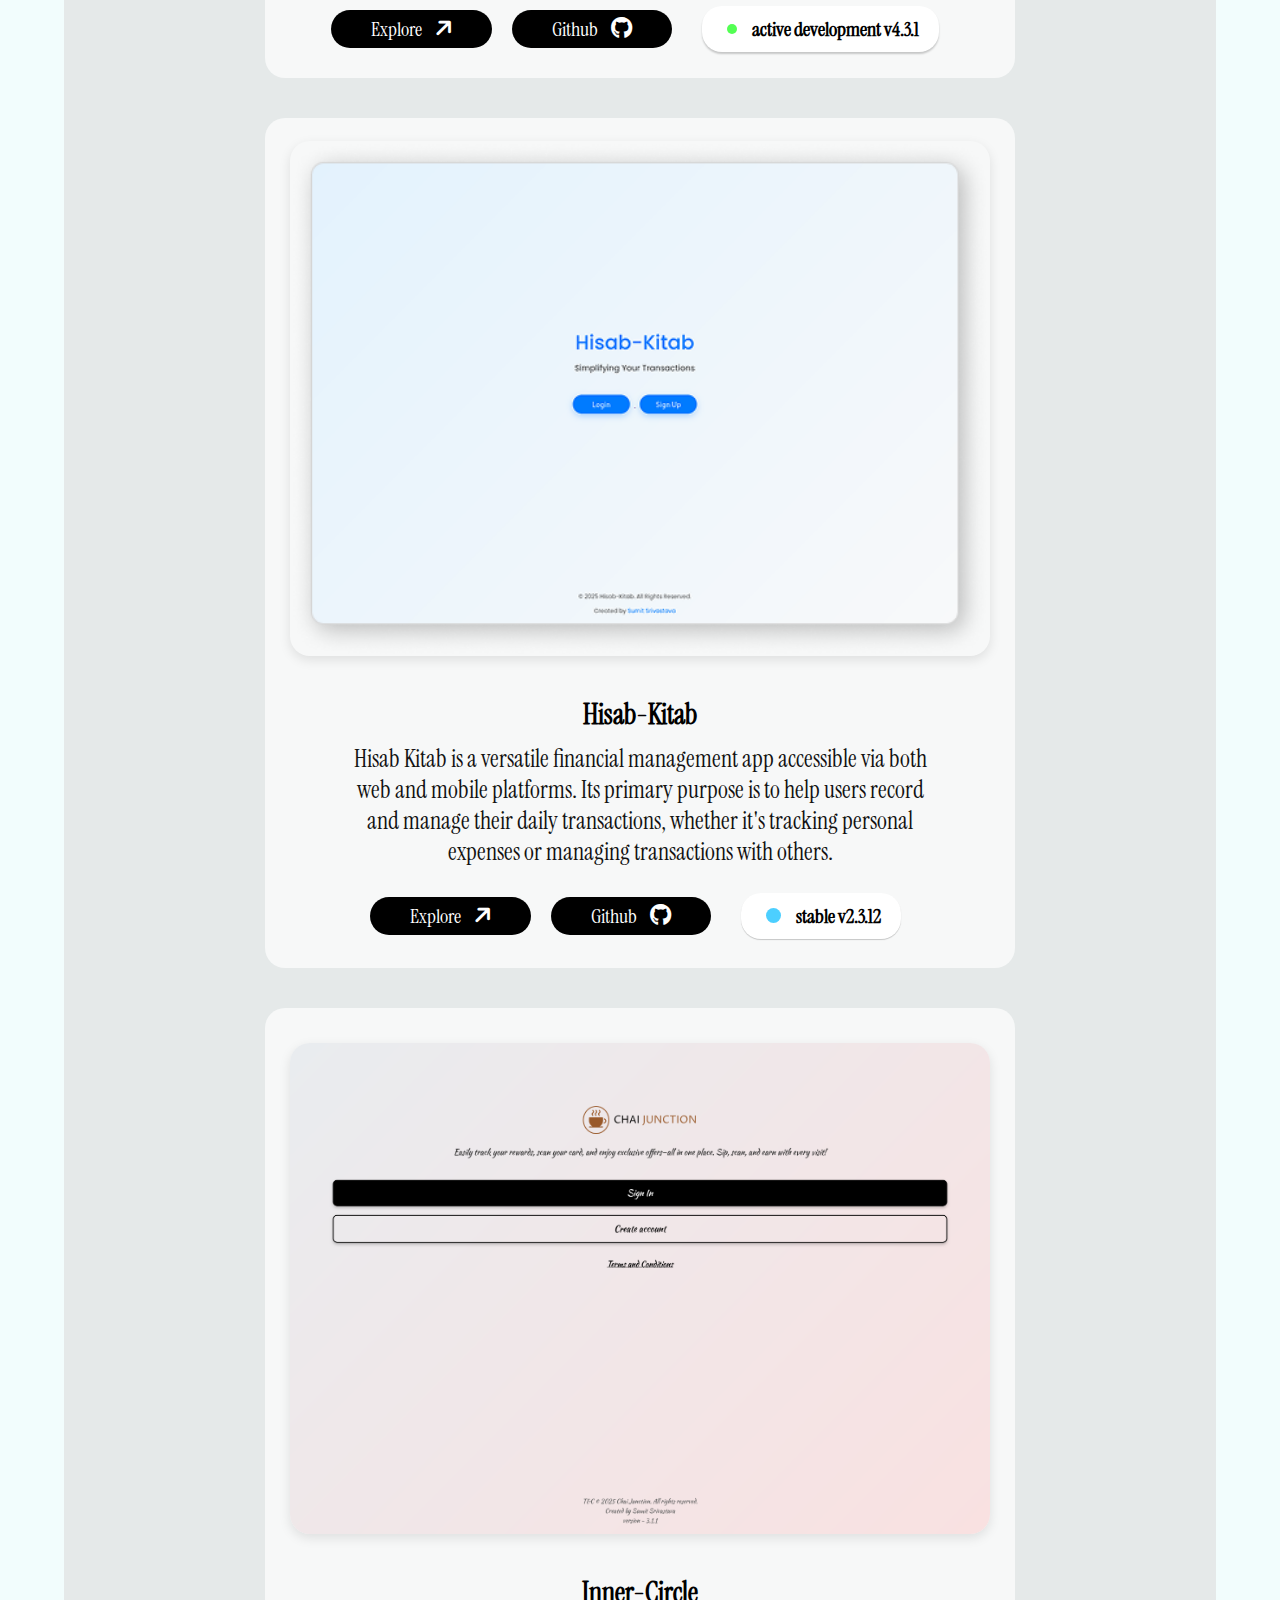
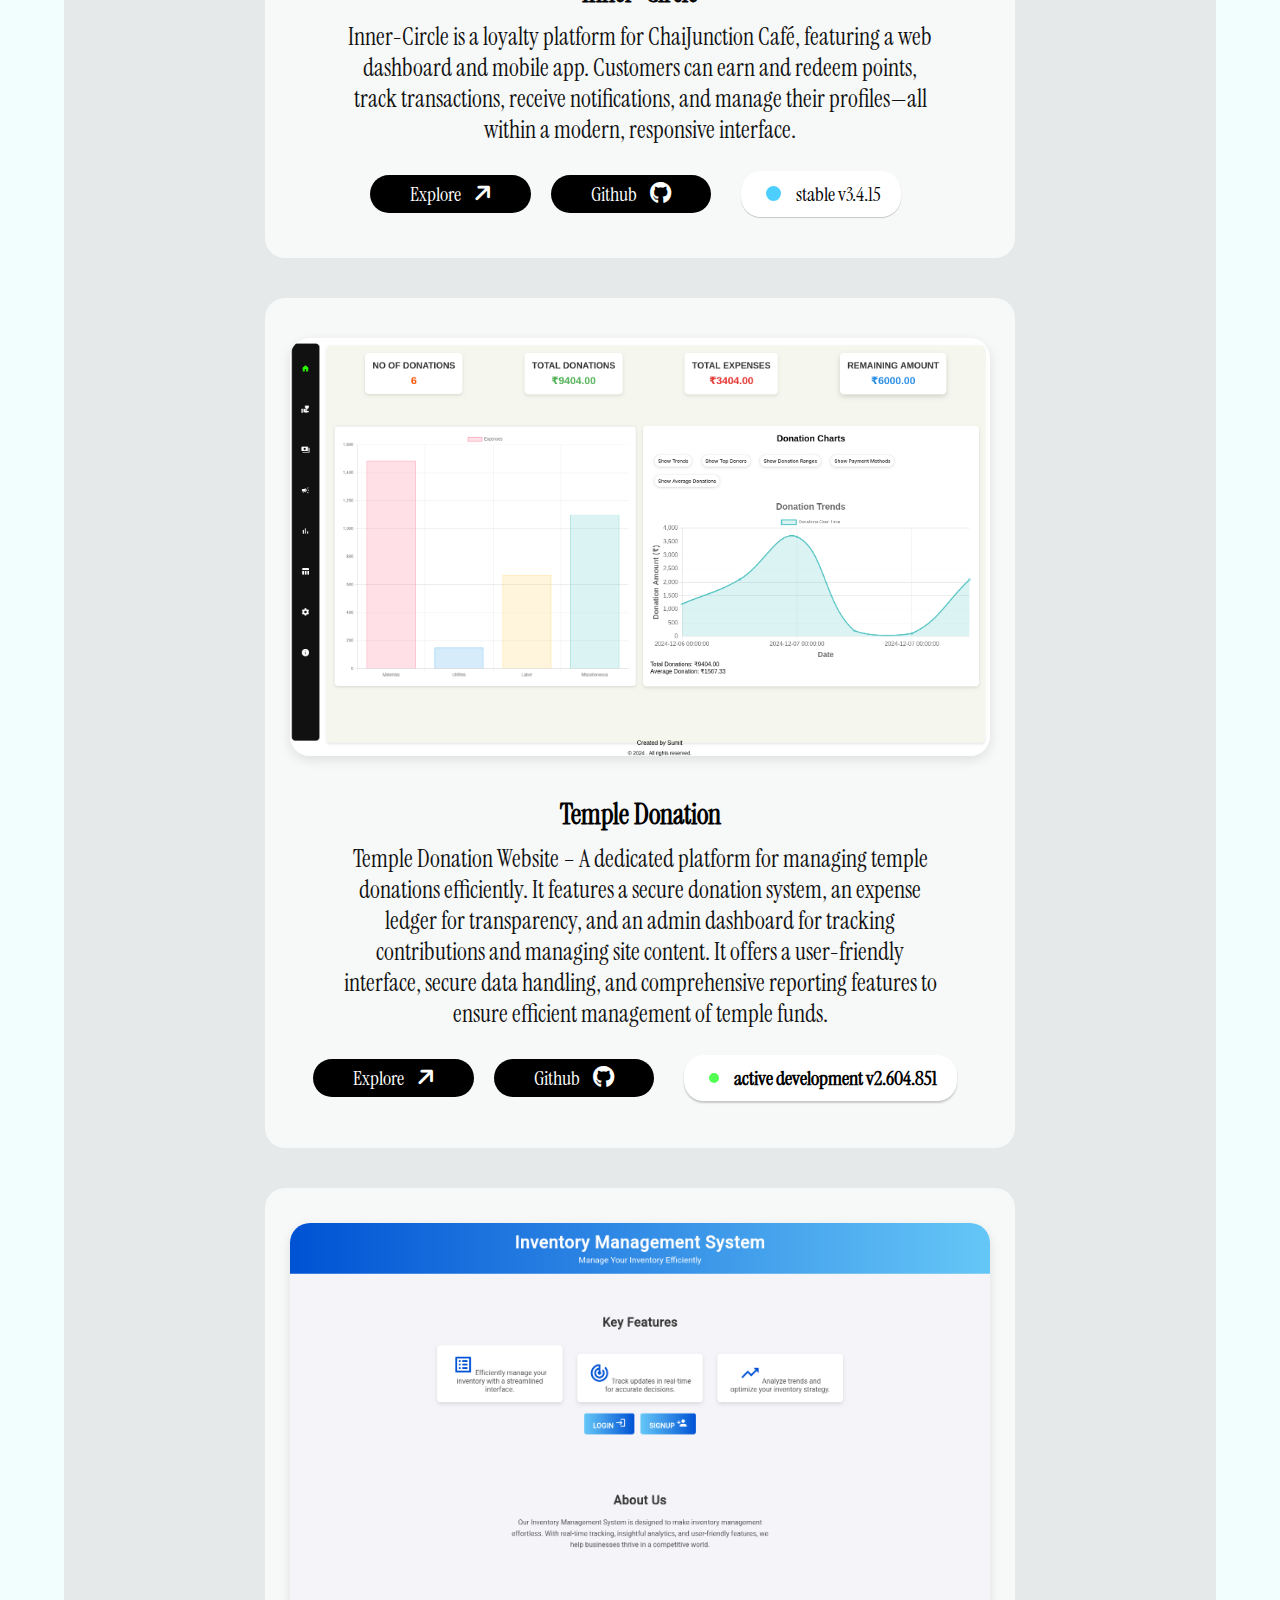
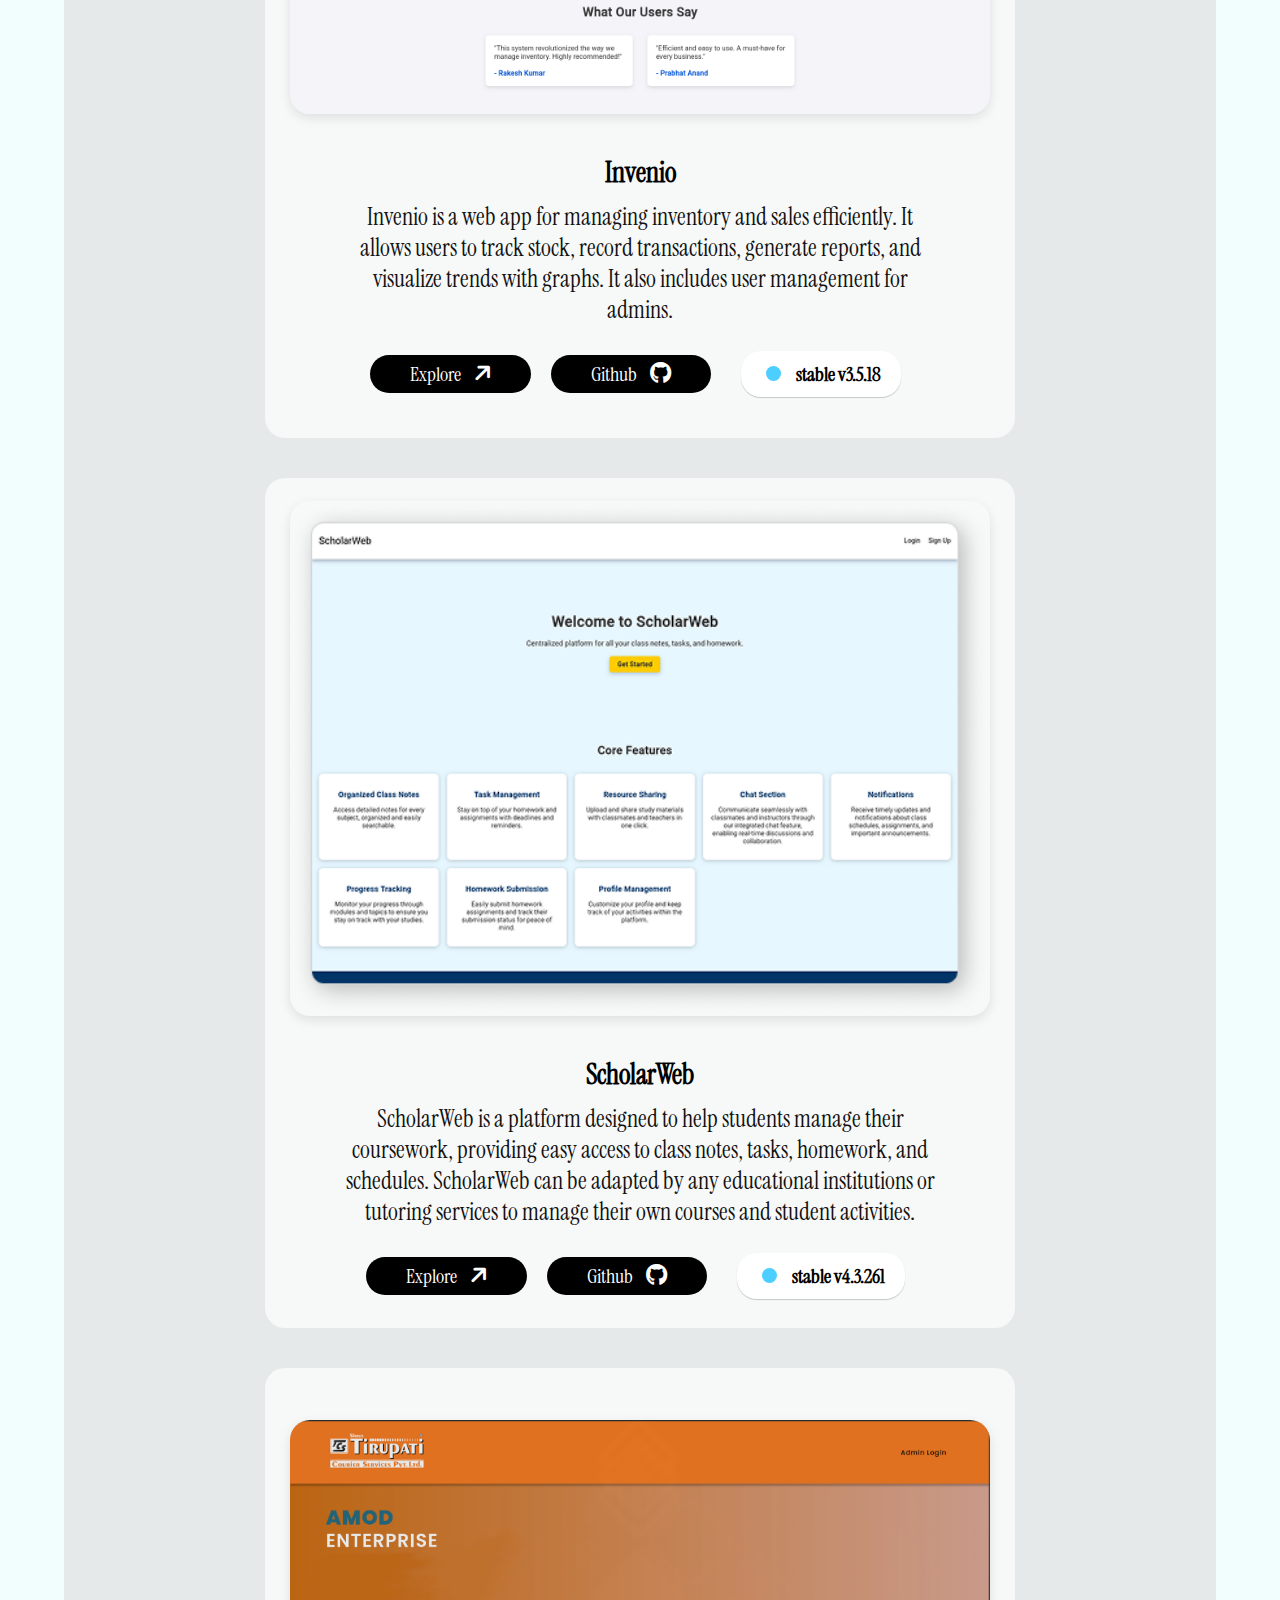
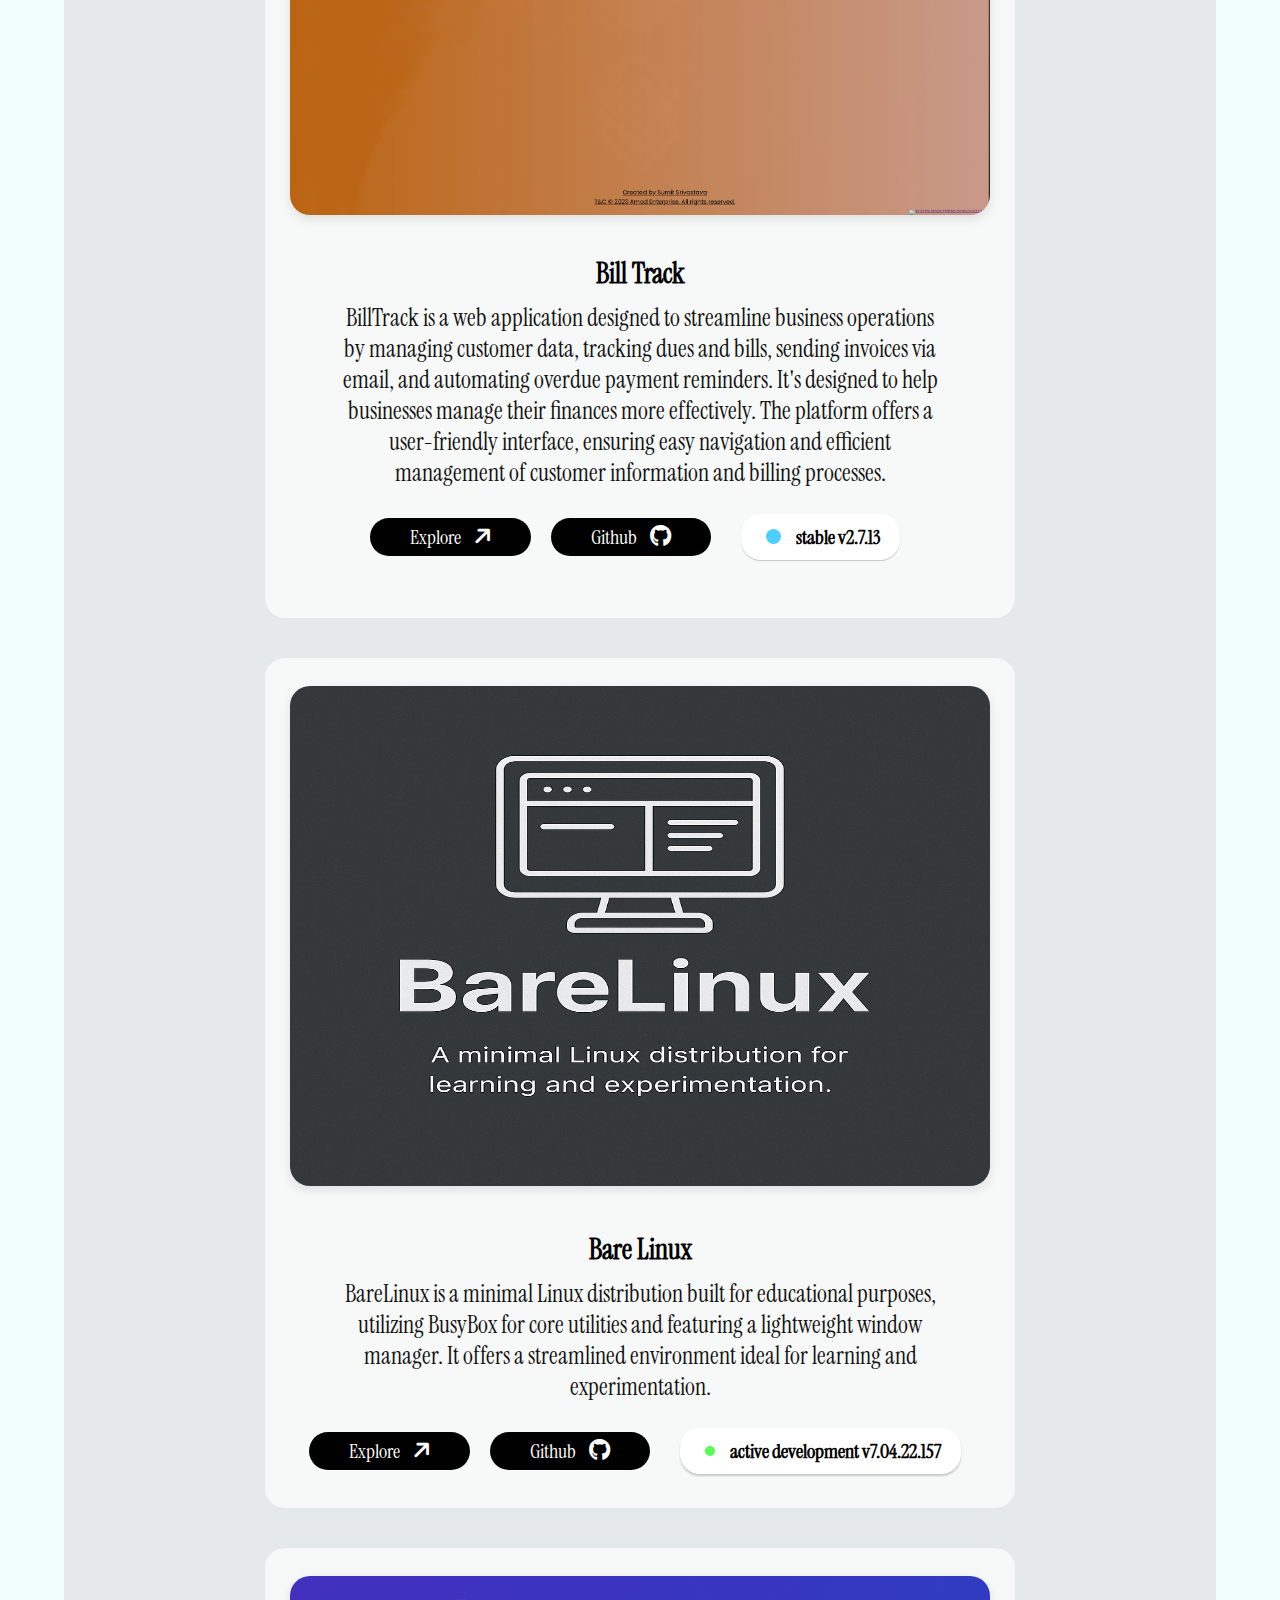
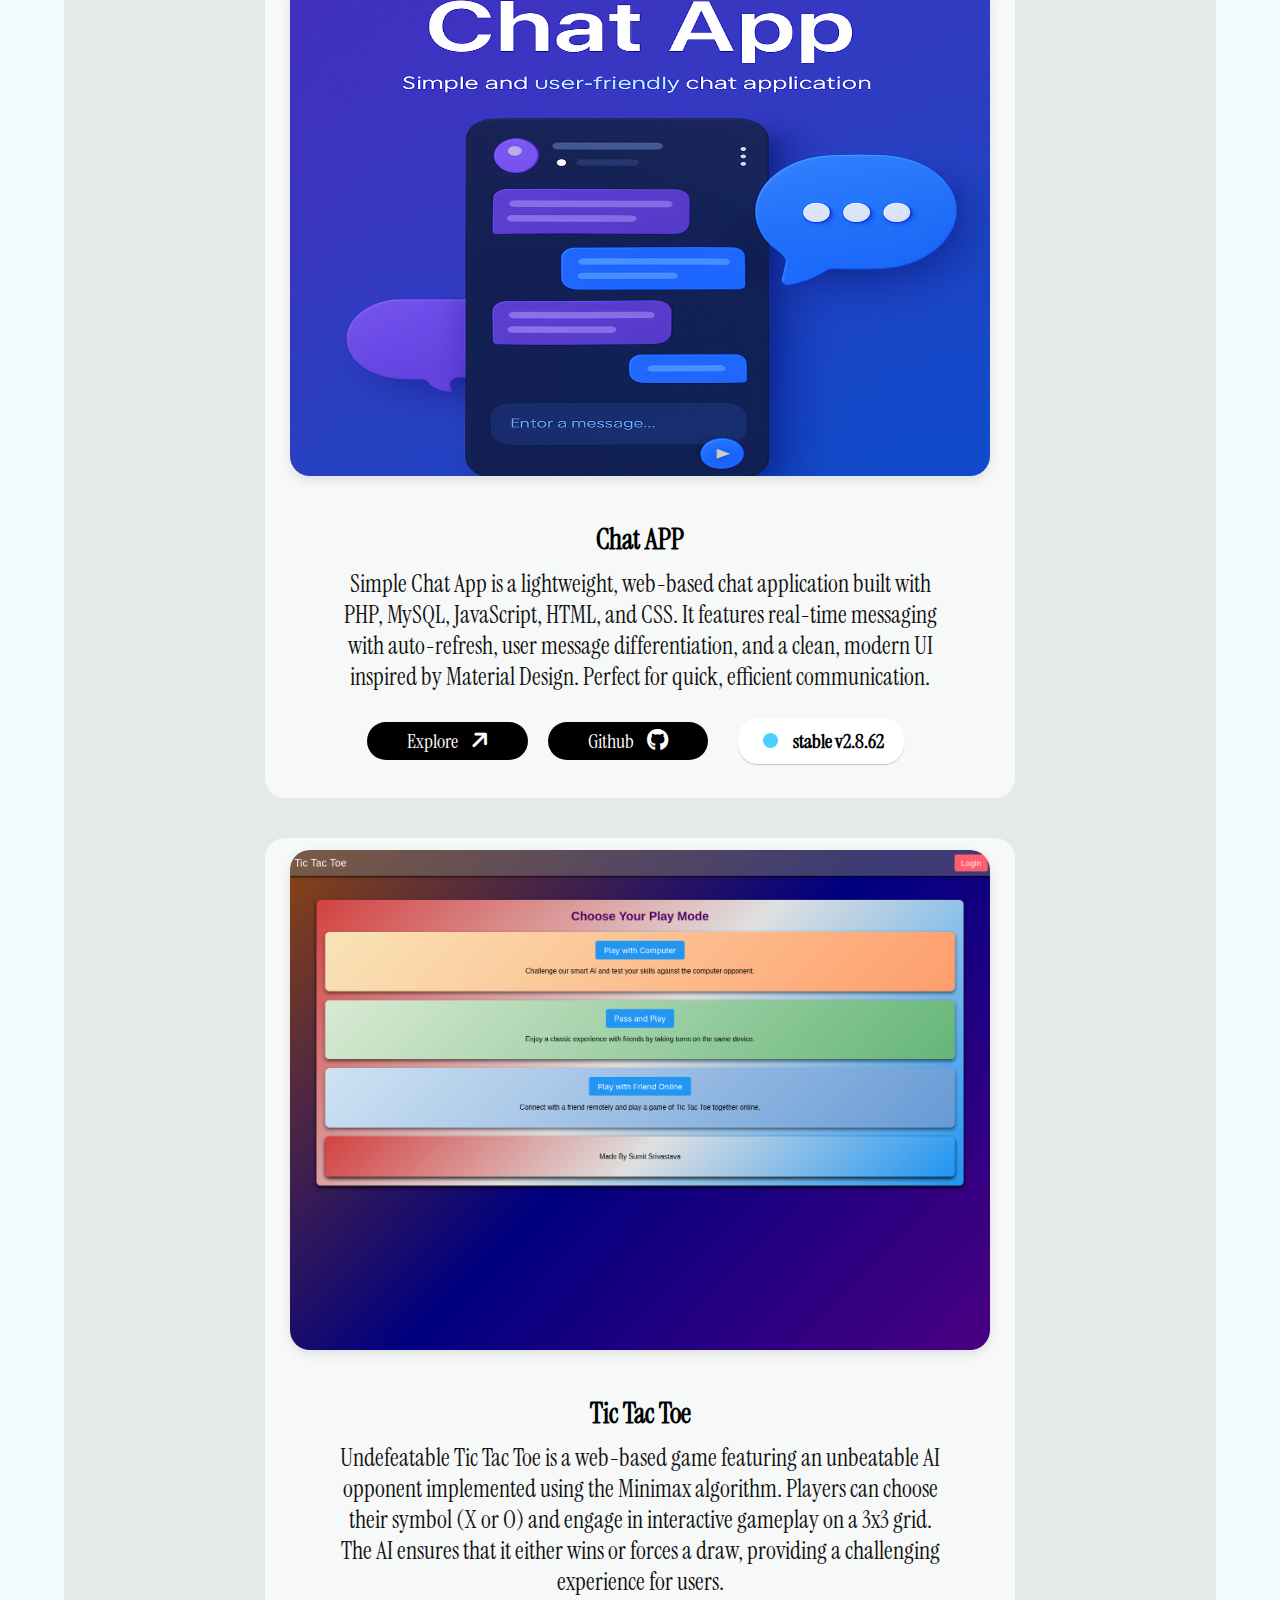
==== commit d2d2f647: "Add interactive content display and smooth scrolling functionality" ====
--- a/index.html
+++ b/index.html
@@ -16,10 +16,13 @@
         <h3><a href="index.html">Sumit Srivastava</a></h3>
       </div>
       <div class="links">
-        <a href="#">Home</a>
-        <a href="#">Services</a>
-        <a href="#">About</a>
-        <a href="#">Contact</a>
+        <a href="#home">Home</a>
+        <a href="#service">Services</a>
+        <a href="#profile">Profile</a>
+        <a href="#process">Process</a>
+        <a href="#projects">Projects</a>
+        <a href="#faq">FAQ</a>
+        <a href="#contact">Contact</a>
       </div>
 
       <div class="available">
@@ -50,7 +53,8 @@
       </div>
 
       <div class="btn-container btn-main">
-        <button class="btn" type="button">Hire Me <i class="fa-solid fa-arrow-up"></i></button>
+        <button class="btn" type="button" onclick="window.location.href='contact.html'">Contact Me <i class=" fa-solid
+          fa-arrow-up"></i></button>
         <button class="btn" type="button" onclick="scrollToProjects()">See My
           Works <i class="fa-solid fa-arrow-down"></i> </button>
       </div>
@@ -117,11 +121,11 @@
         </div>
       </div>
 
-      <div class="btn-container serv">
+      <!-- <div class="btn-container serv">
         <button class="btn" type="button">Contact Me
           <i class="fa-solid fa-arrow-up
           "></i></button>
-      </div>
+      </div> -->
       <br>
     </div>
   </section>
@@ -184,7 +188,7 @@
         <span class="skill">Flutter</span>
       </div>
       <div class="work-history">
-        <div class="work-history-entry"><span>Prospine (Website)</span><span>2024–2025</span></div>
+        <div class="work-history-entry"><span>Prospine (Website)</span><span>2025</span></div>
         <div class="work-history-entry"><span>Hisab-Kitab (App)</span><span>2025</span></div>
         <div class="work-history-entry"><span>Inner-Circle (App) v1–v3</span><span>2023–2025</span></div>
         <div class="work-history-entry"><span>Bare Linux</span><span>2025</span></div>
@@ -237,12 +241,12 @@
         </div>
       </div>
 
-      <div class="btn-container serv">
+      <!-- <div class="btn-container serv">
         <button class="btn" type="button">Contact Me
           <i class="fa-solid fa-arrow-up
           "></i></button>
         <button class="btn" type="button">Hire Me <i class="fa-solid fa-arrow-up"></i></button>
-      </div>
+      </div> -->
     </div>
   </section>
 
@@ -261,9 +265,11 @@
             accessibility and engagement while maintaining a professional and trustworthy online presence.</p>
         </div>
         <div class="btn-container">
-          <button class="btn" type="button">Explore
-            <i class="fa-solid fa-arrow-up"></i></button>
-          <button class="btn" type="button">Github <i class="fa-brands fa-github"></i> </button>
+          <button class="btn" type="button" onclick="window.location.href='projects/project-prospine.html'">Explore
+            <i class="fa-solid fa-arrow-up"></i></button>
+          <button class="btn" type="button"
+            onclick="window.location.href='https://github.com/Sumit7739/prospine1'">Github <i
+              class="fa-brands fa-github"></i> </button>
           <div class="available btns2">
             <div class="green-dot"></div>
             <p style="color: #000; font-weight: 700;">active development v4.3.1</p>
@@ -506,7 +512,7 @@
           </div>
         </div>
         <div class="btn-container" style="margin-bottom: 40px;">
-          <button class="btn" type="button">Contact<i class="fa-solid fa-arrow-up"></i> </button>
+          <!-- <button class="btn" type="button">Contact<i class="fa-solid fa-arrow-up"></i> </button> -->
           <div class="available btns2">
             <div class="green-dot"></div>
             <p style="color: #000; font-weight: 700;">
@@ -566,7 +572,9 @@
 
   <section id="contact">
     <div class="contact-container">
-      <div class="circle">.</div>
+      <div class="circle-wrapper">
+        <div class="circle"></div>
+      </div>
       <div class="text">
         <h1>Tell Me About Your Project!</h1>
         <p> I'm excited to hear about your project and how I can help bring your vision to life. Whether you're looking
@@ -574,14 +582,15 @@
           assist. Let's collaborate to create something amazing!
 
         <div class="btn-container">
-          <button class="btn" type="button">Contact Me <i class="fa-solid fa-arrow-up"></i></button>
-          <button class="btn" type="button">Hire Me <i class="fa-solid fa-arrow-up"></i></button>
+          <button class="btn" type="button" onclick="window.location.href='contact.html'">Contact Me <i class=" fa-solid
+            fa-arrow-up"></i></button>
+          <!-- <button class="btn" type="button">Hire Me <i class="fa-solid fa-arrow-up"></i></button> -->
         </div>
         </p>
       </div>
       <footer>
         <div class="contexts">
-          <p>&copy; 2024 Sumit Srivastava. All rights reserved.
+          <p>&copy; 2025 Sumit Srivastava. All rights reserved.
           </p>
         </div>
       </footer>
@@ -678,6 +687,44 @@
     document.querySelectorAll('.work-history-entry').forEach(el => {
       observer.observe(el);
     });
+
+    document.querySelectorAll('a[href^="#"]').forEach(anchor => {
+      anchor.addEventListener('click', function (e) {
+        e.preventDefault();
+
+        const target = document.querySelector(this.getAttribute('href'));
+        if (target) {
+          smoothScrollTo(target, 800); // Adjust speed (in ms)
+        }
+      });
+    });
+
+    function smoothScrollTo(target, duration) {
+      const start = window.pageYOffset;
+      const end = target.offsetTop - 100; // Adjust for fixed headers if needed
+      const distance = end - start;
+      let startTime = null;
+
+      function animation(currentTime) {
+        if (!startTime) startTime = currentTime;
+        const timeElapsed = currentTime - startTime;
+        const progress = Math.min(timeElapsed / duration, 1);
+
+        window.scrollTo(0, start + distance * easeInOutQuad(progress));
+
+        if (timeElapsed < duration) {
+          requestAnimationFrame(animation);
+        }
+      }
+
+      function easeInOutQuad(t) {
+        return t < 0.5 ? 2 * t * t : 1 - Math.pow(-2 * t + 2, 2) / 2;
+      }
+
+      requestAnimationFrame(animation);
+    }
+
+
   </script>
 </body>
 
--- a/styles.css
+++ b/styles.css
@@ -7,6 +7,10 @@
   margin: 0;
   padding: 0;
   box-sizing: border-box;
+}
+
+html {
+  scroll-behavior: smooth;
 }
 
 /* Body Styles */
@@ -478,11 +482,11 @@
   grid-row: span 2;
 }
 .service-card:nth-child(6) {
-  grid-column: span 3;
+  grid-column: span 2;
   grid-row: span 2;
 }
 .service-card:nth-child(7) {
-  grid-column: span 1;
+  grid-column: span 2;
   grid-row: span 2;
 }
 
@@ -850,8 +854,8 @@
   width: 35%;
   padding: 20px;
   margin-bottom: 20px;
-  border-radius: 10px;
-  background-color: #ffffff;
+  border-radius: 30px;
+  background-color: #ffffff60;
   box-shadow: 0 4px 8px rgba(0, 0, 0, 0.2);
 }
 
@@ -877,9 +881,9 @@
 
 .faq-item {
   margin: 15px 0;
-  padding: 15px;
-  background: #ffffff;
-  border-radius: 20px;
+  padding: 15px 25px;
+  background: #ffffff65;
+  border-radius: 30px;
   text-align: left;
   width: 850px;
   cursor: pointer;
@@ -889,7 +893,7 @@
 }
 
 .faq-item .question {
-  font-size: 28px;
+  font-size: 24px;
   font-weight: bold;
   transition: color 0.3s ease-in-out;
 }
@@ -900,7 +904,7 @@
   opacity: 0;
   transition: max-height 0.4s ease-out, opacity 0.3s ease-in-out;
   padding: 0 10px;
-  font-size: 24px;
+  font-size: 20px;
 }
 
 .faq-item.active .answer {
@@ -926,23 +930,64 @@
   box-shadow: 0 4px 8px rgba(0, 0, 0, 0.1);
 }
 
+.contact-container .circle-wrapper {
+  animation: upDown 2s ease-in-out infinite;
+  display: flex;
+  justify-content: center;
+  align-items: center;
+}
+
 .contact-container .circle {
-  margin: 0 auto;
+  position: relative;
   margin-top: 30px;
   margin-bottom: -70px;
   width: 100px;
   height: 100px;
+  border-radius: 50%;
+  box-shadow: 0 14px 18px rgba(0, 0, 0, 0.2);
+  transform: scale(1);
+  transition: transform 0.8s ease-in-out;
+  will-change: transform;
+  overflow: hidden;
+}
+
+.contact-container .circle::before {
+  content: "";
+  position: absolute;
+  inset: 0;
   background-image: linear-gradient(
     to bottom,
     rgba(93, 114, 137, 0.533) 0%,
     #000000 100%
   );
-  border-radius: 50%;
-  box-shadow: 0 14px 18px rgba(0, 0, 0, 0.2);
-}
-/* write animation for the circle, it should go up and down */
-.contact-container .circle {
-  animation: upDown 2s linear infinite;
+  transition: opacity 1s ease-in-out;
+  z-index: 0;
+}
+
+.contact-container .circle:hover::before {
+  opacity: 0;
+}
+
+.contact-container .circle::after {
+  content: "";
+  position: absolute;
+  inset: 0;
+  background-image: linear-gradient(
+    to bottom,
+    #ffffff 0%,
+    rgba(142, 238, 245, 0.733) 100%
+  );
+  z-index: 1;
+  transition: opacity 1s ease-in-out;
+  opacity: 0;
+}
+
+.contact-container .circle:hover::after {
+  opacity: 1;
+}
+
+.contact-container .circle:hover {
+  transform: scale(1.15);
 }
 
 @keyframes upDown {
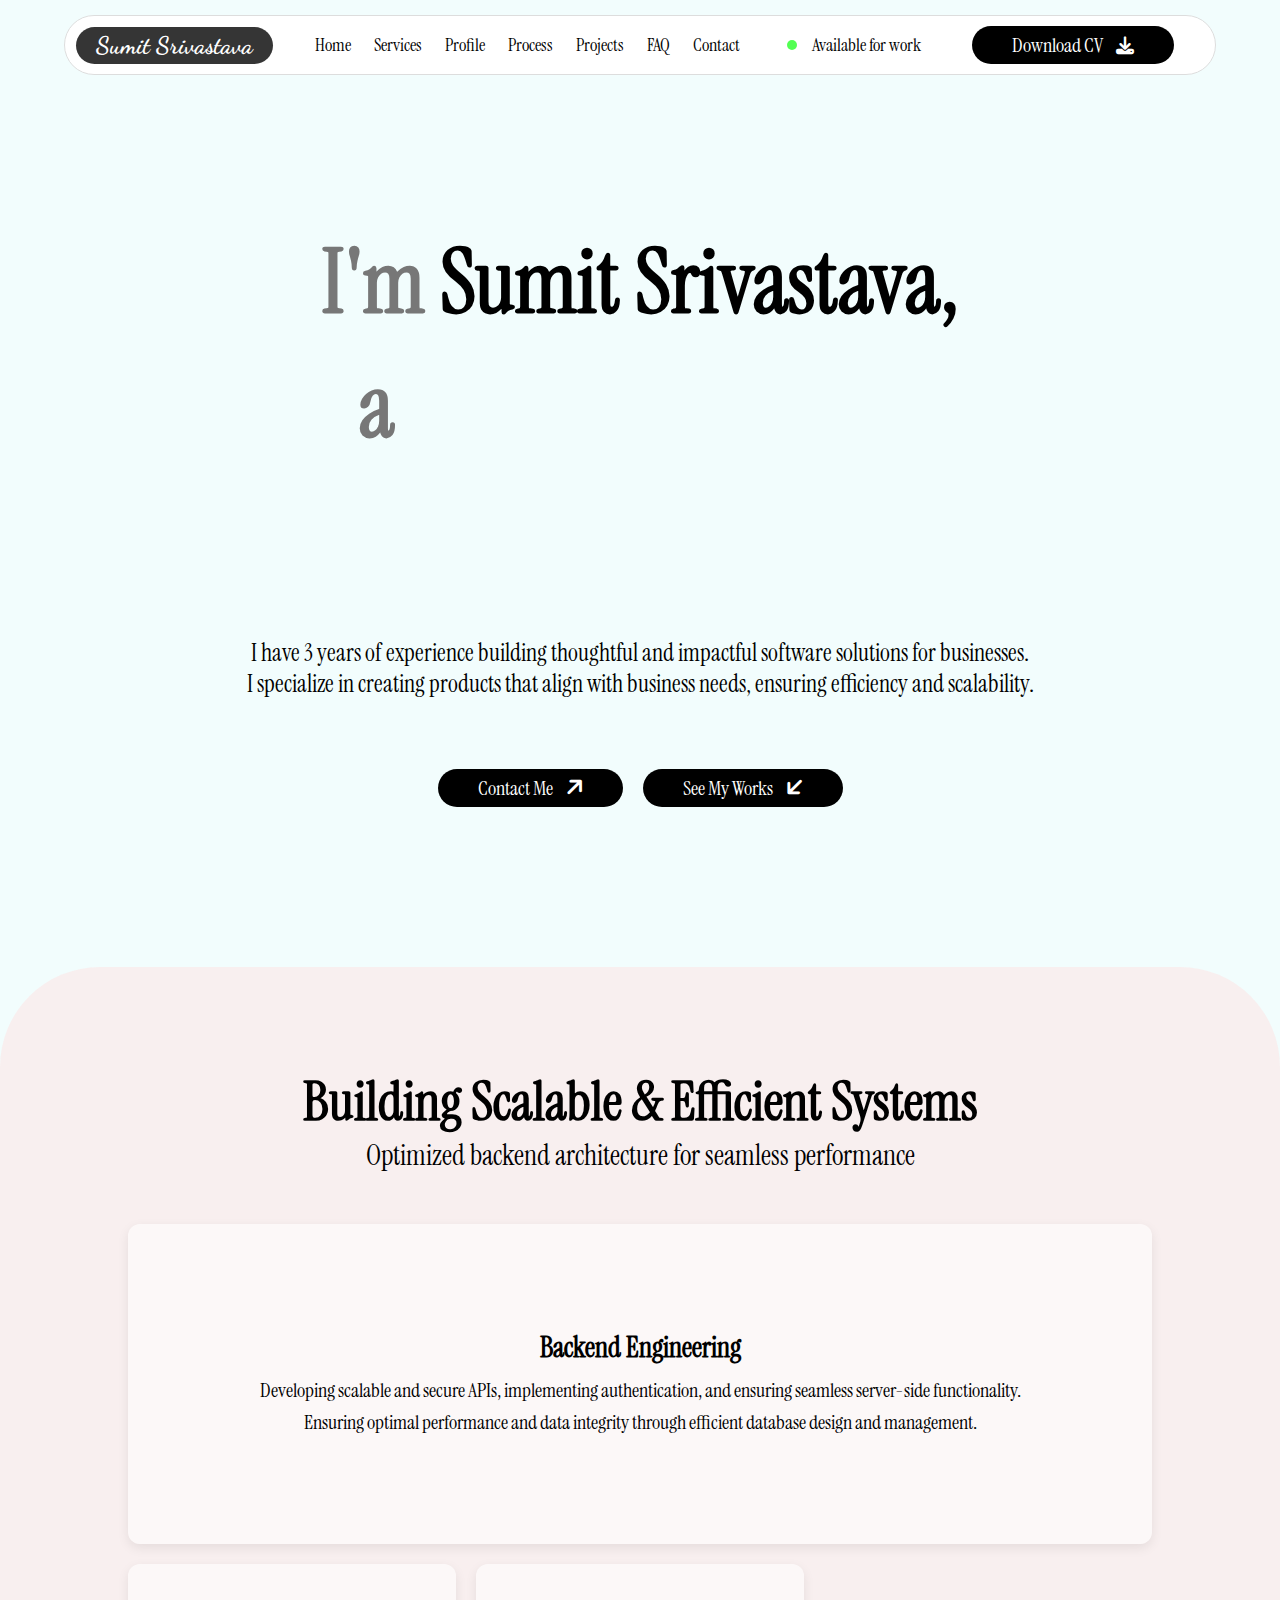
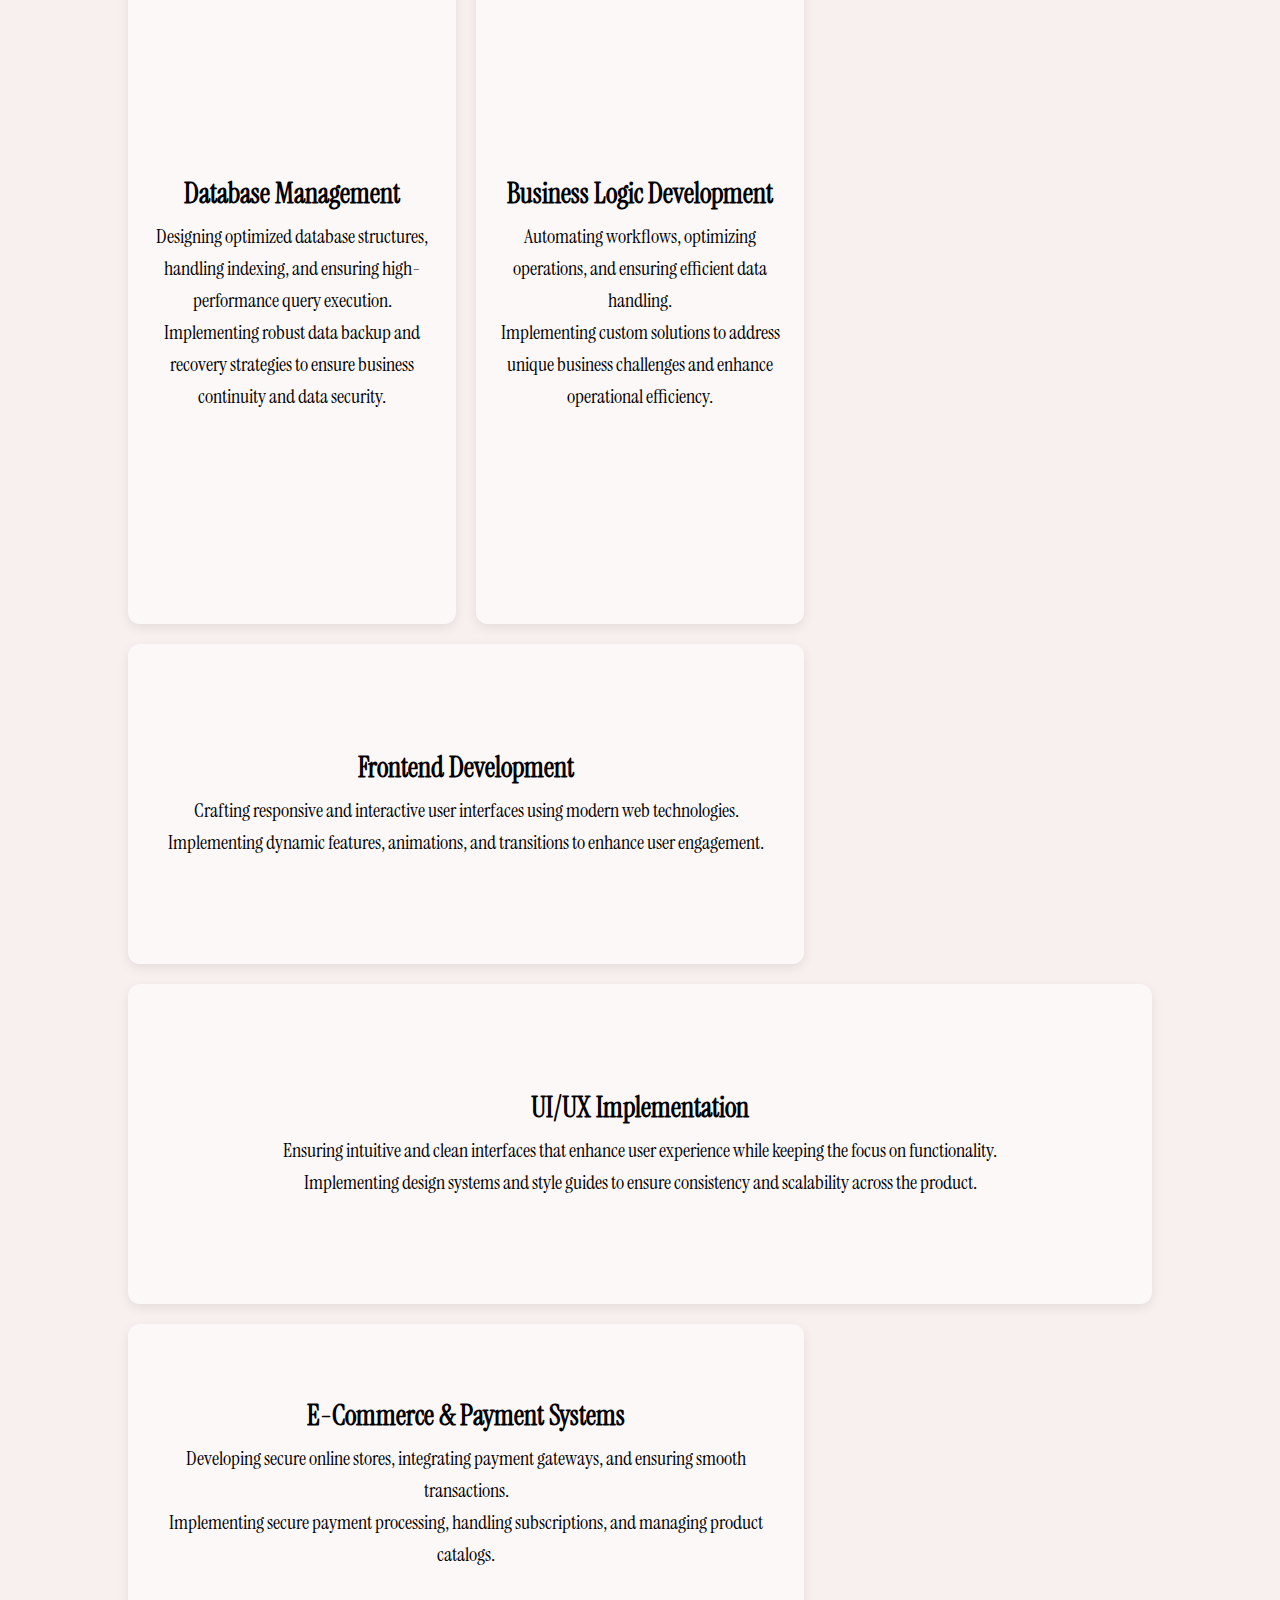
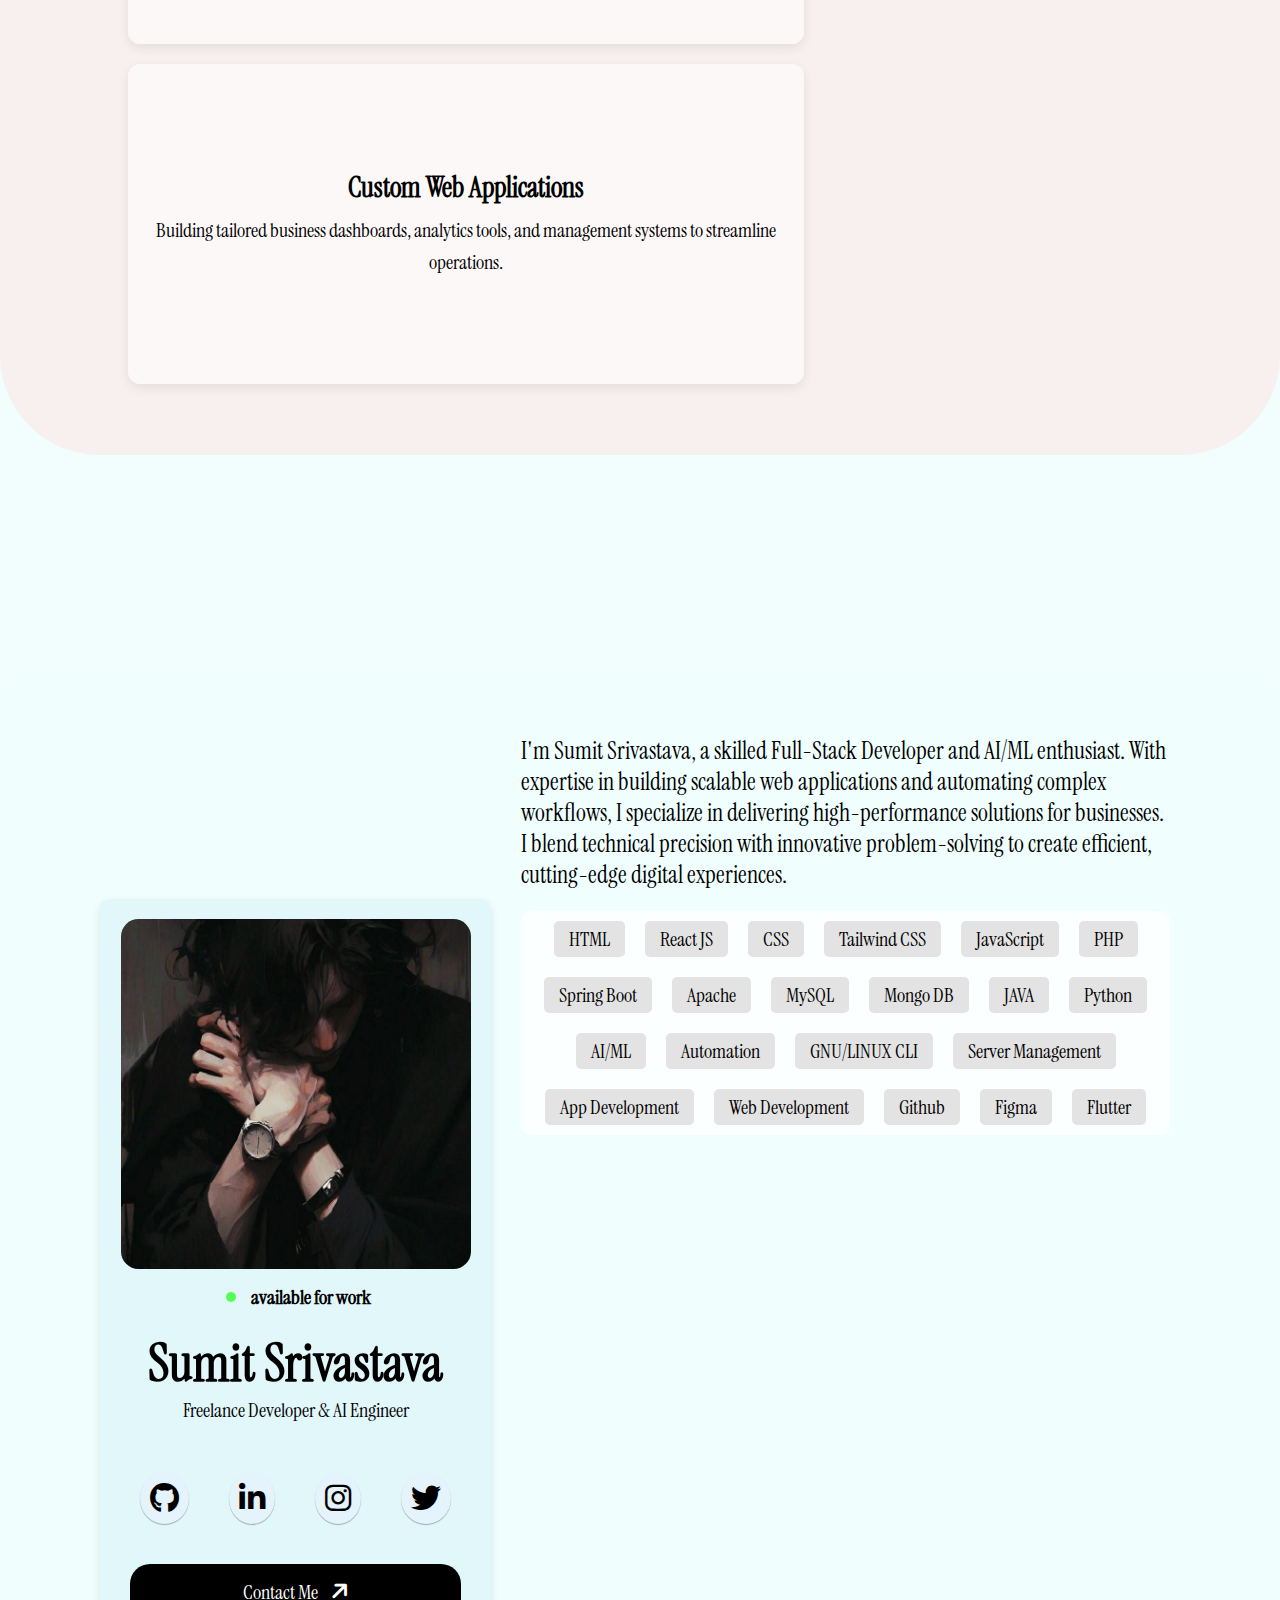
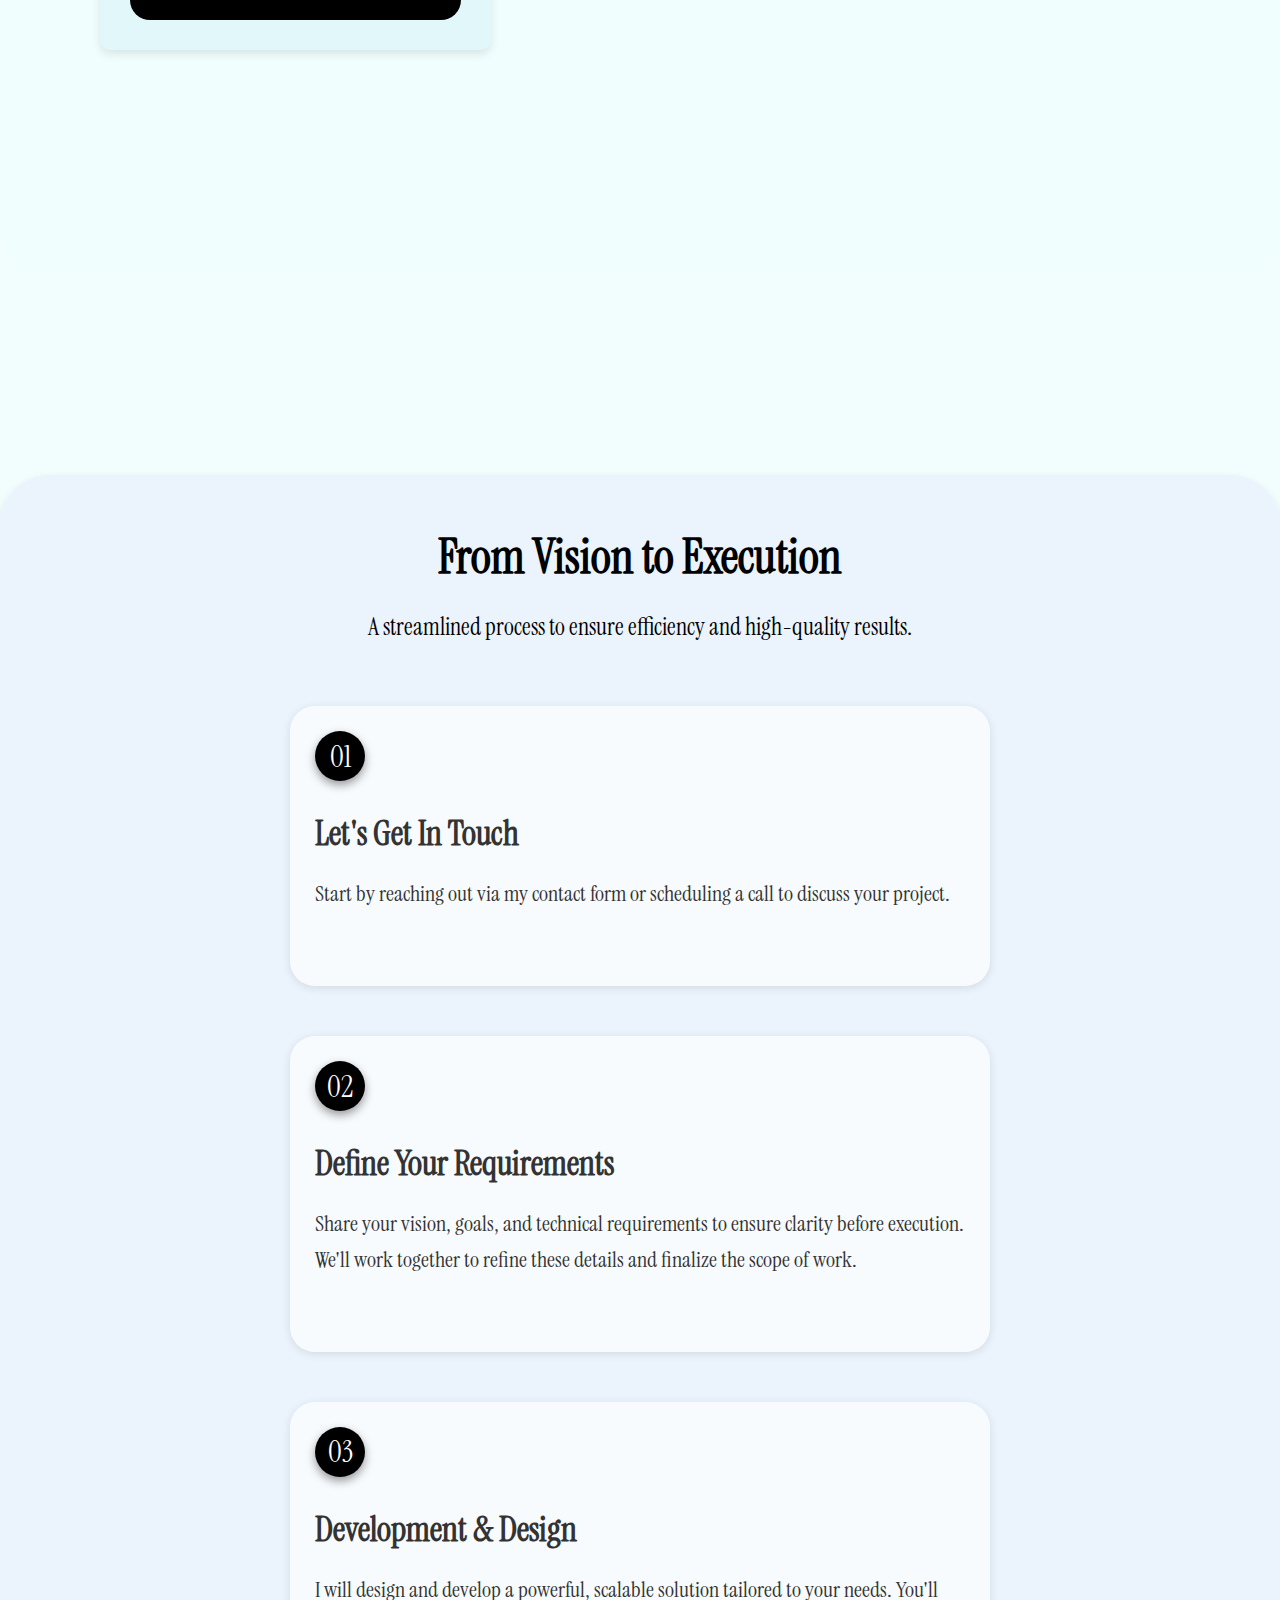
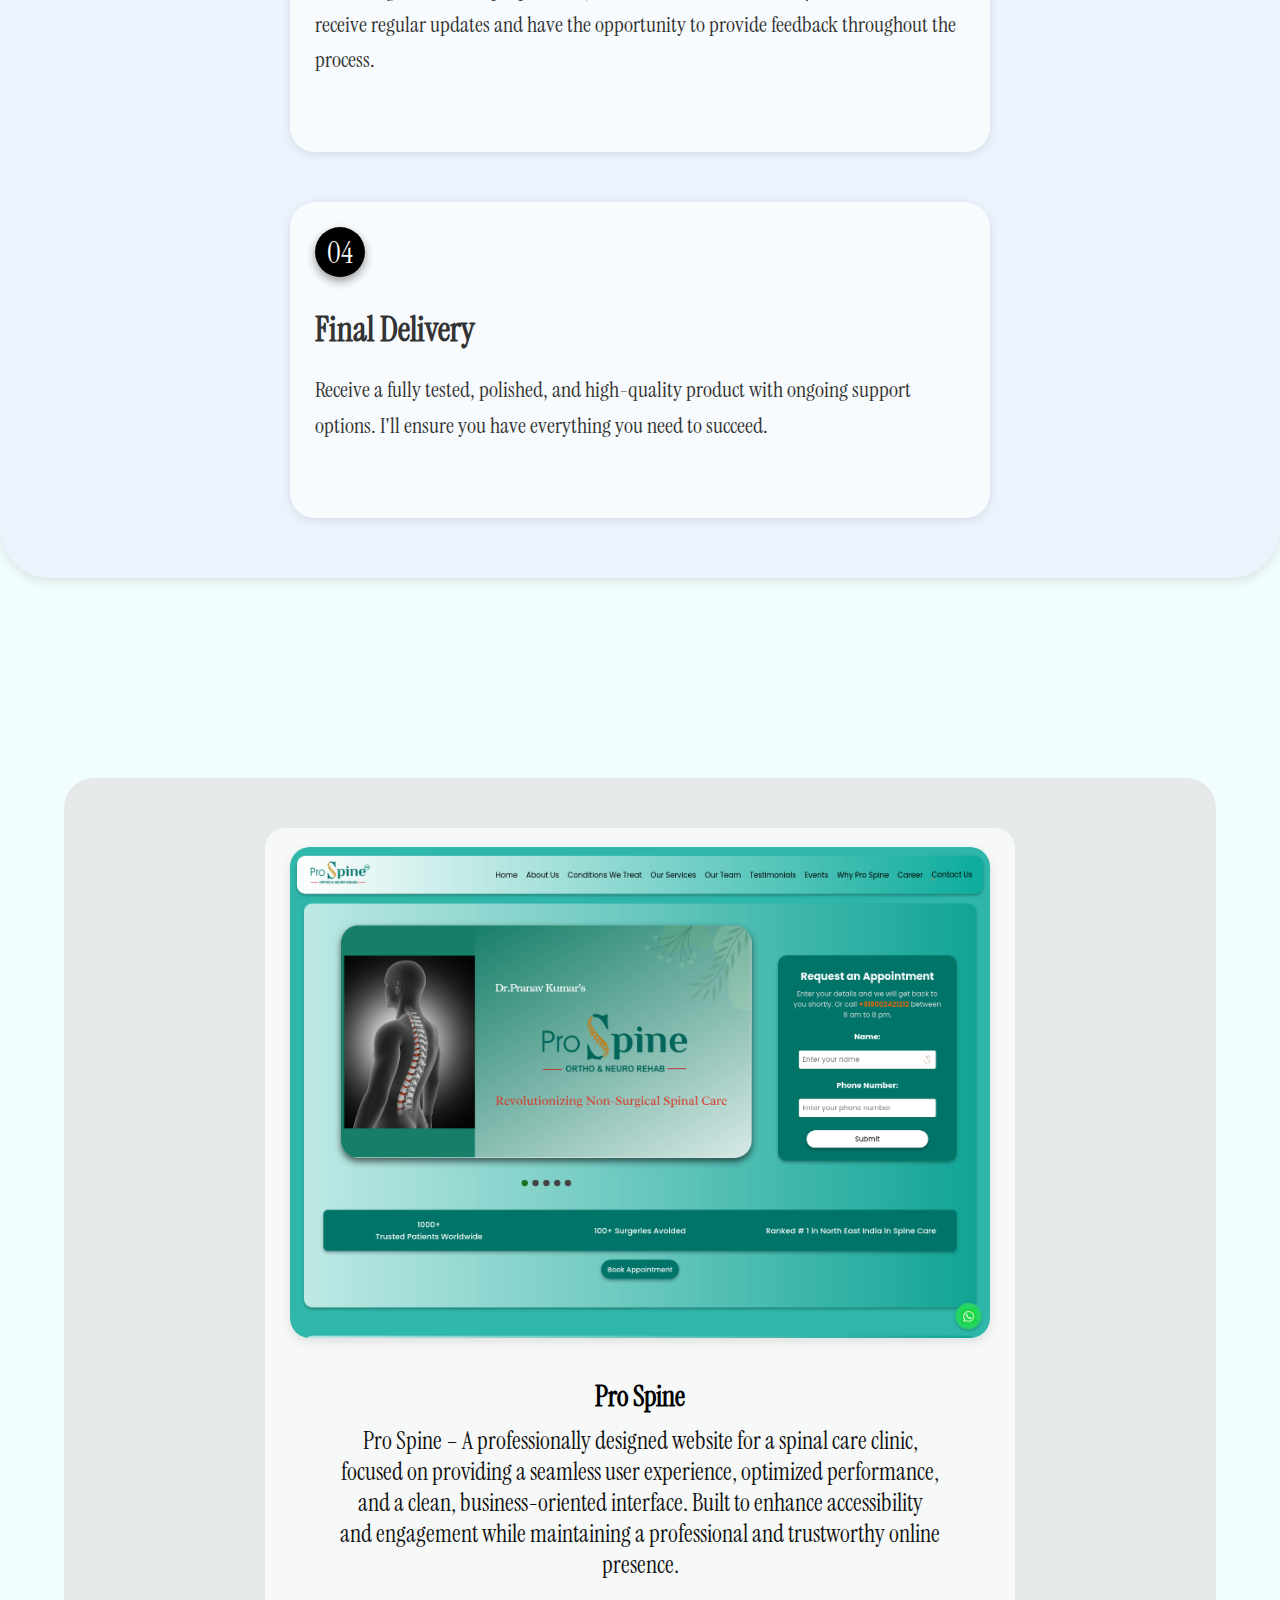
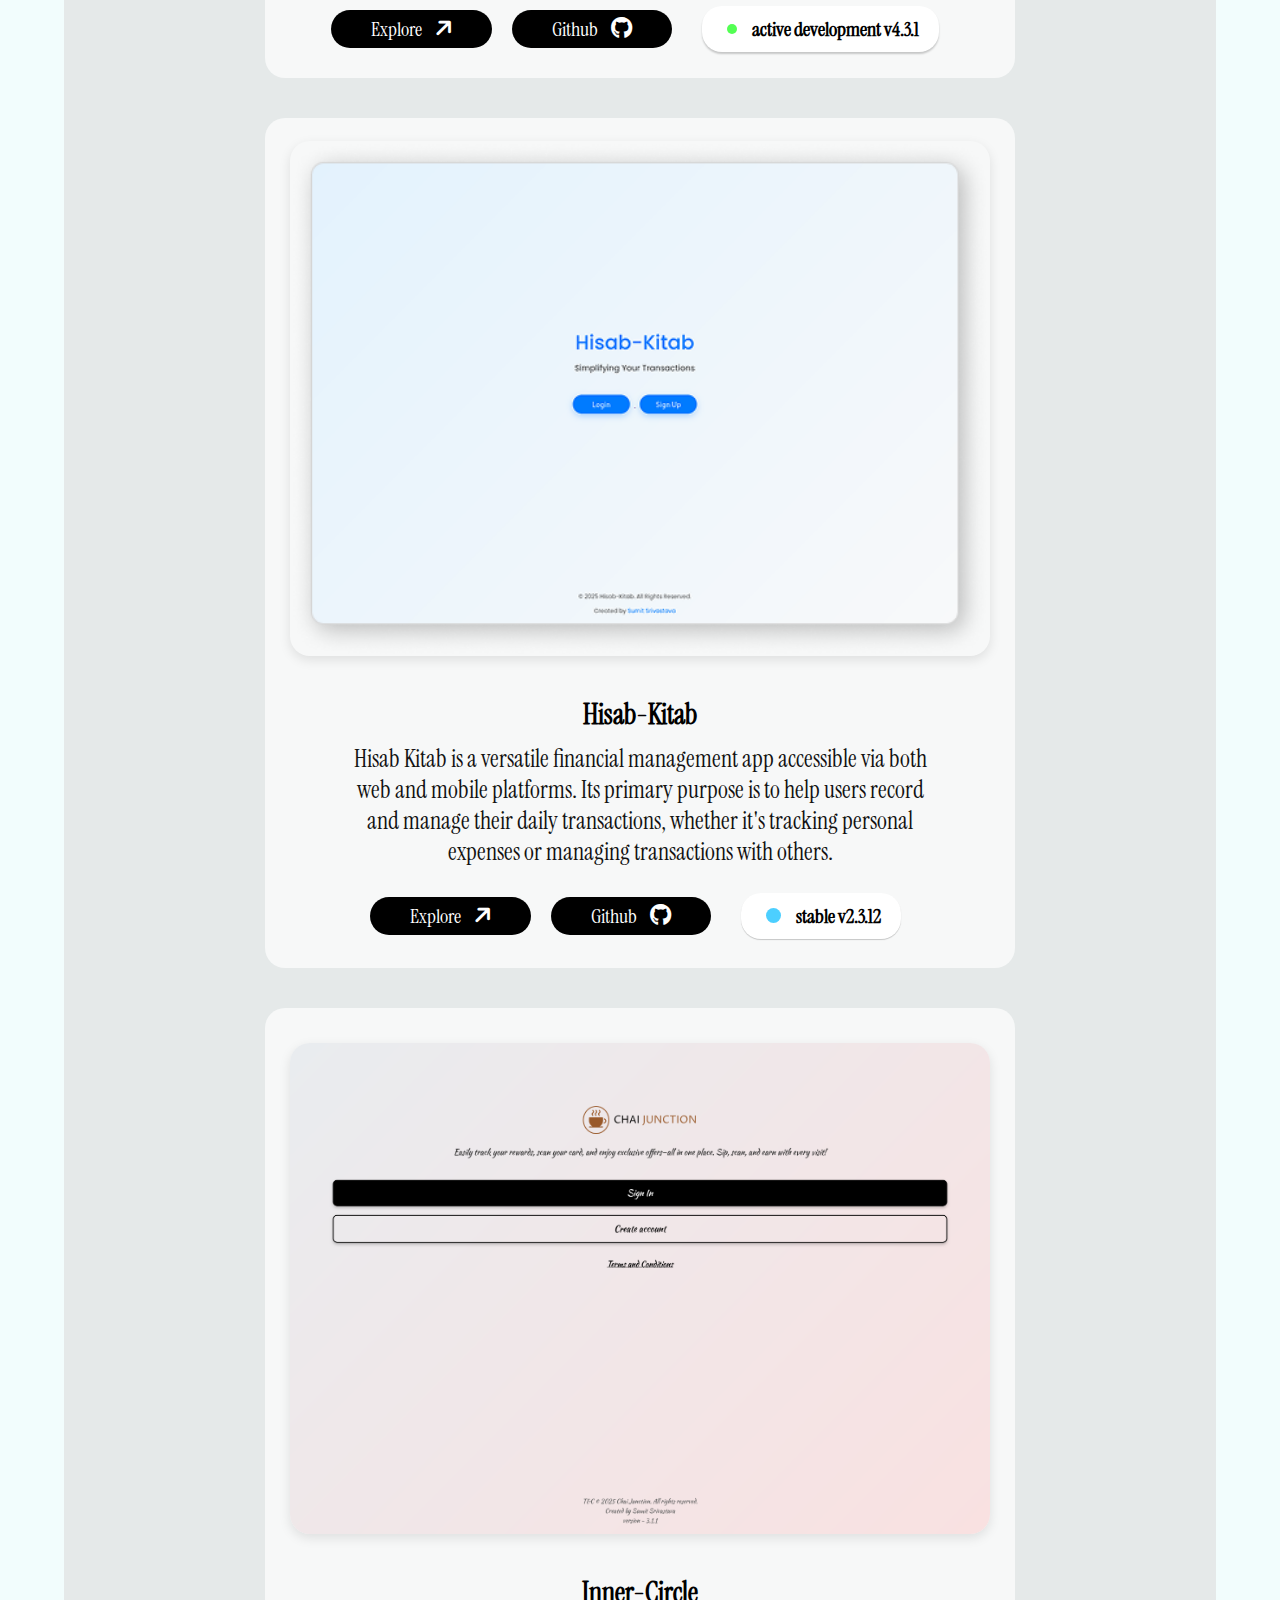
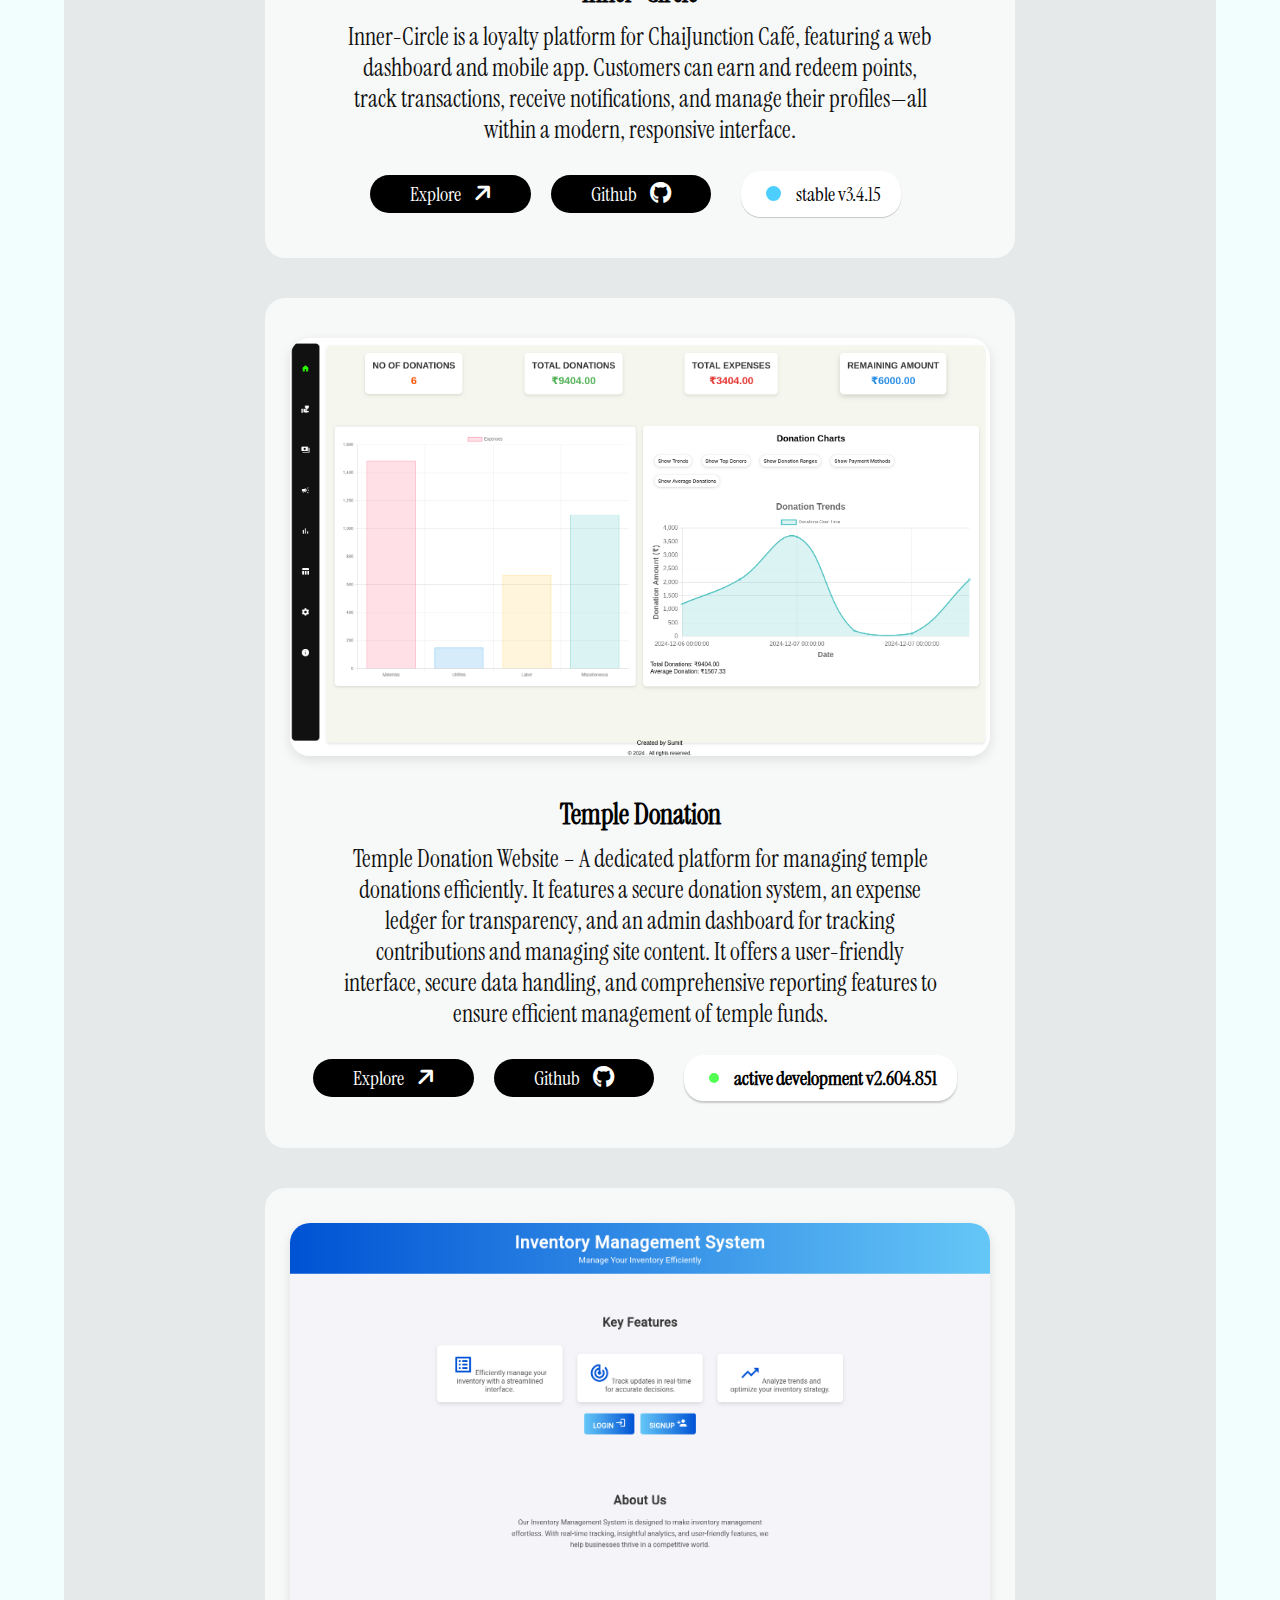
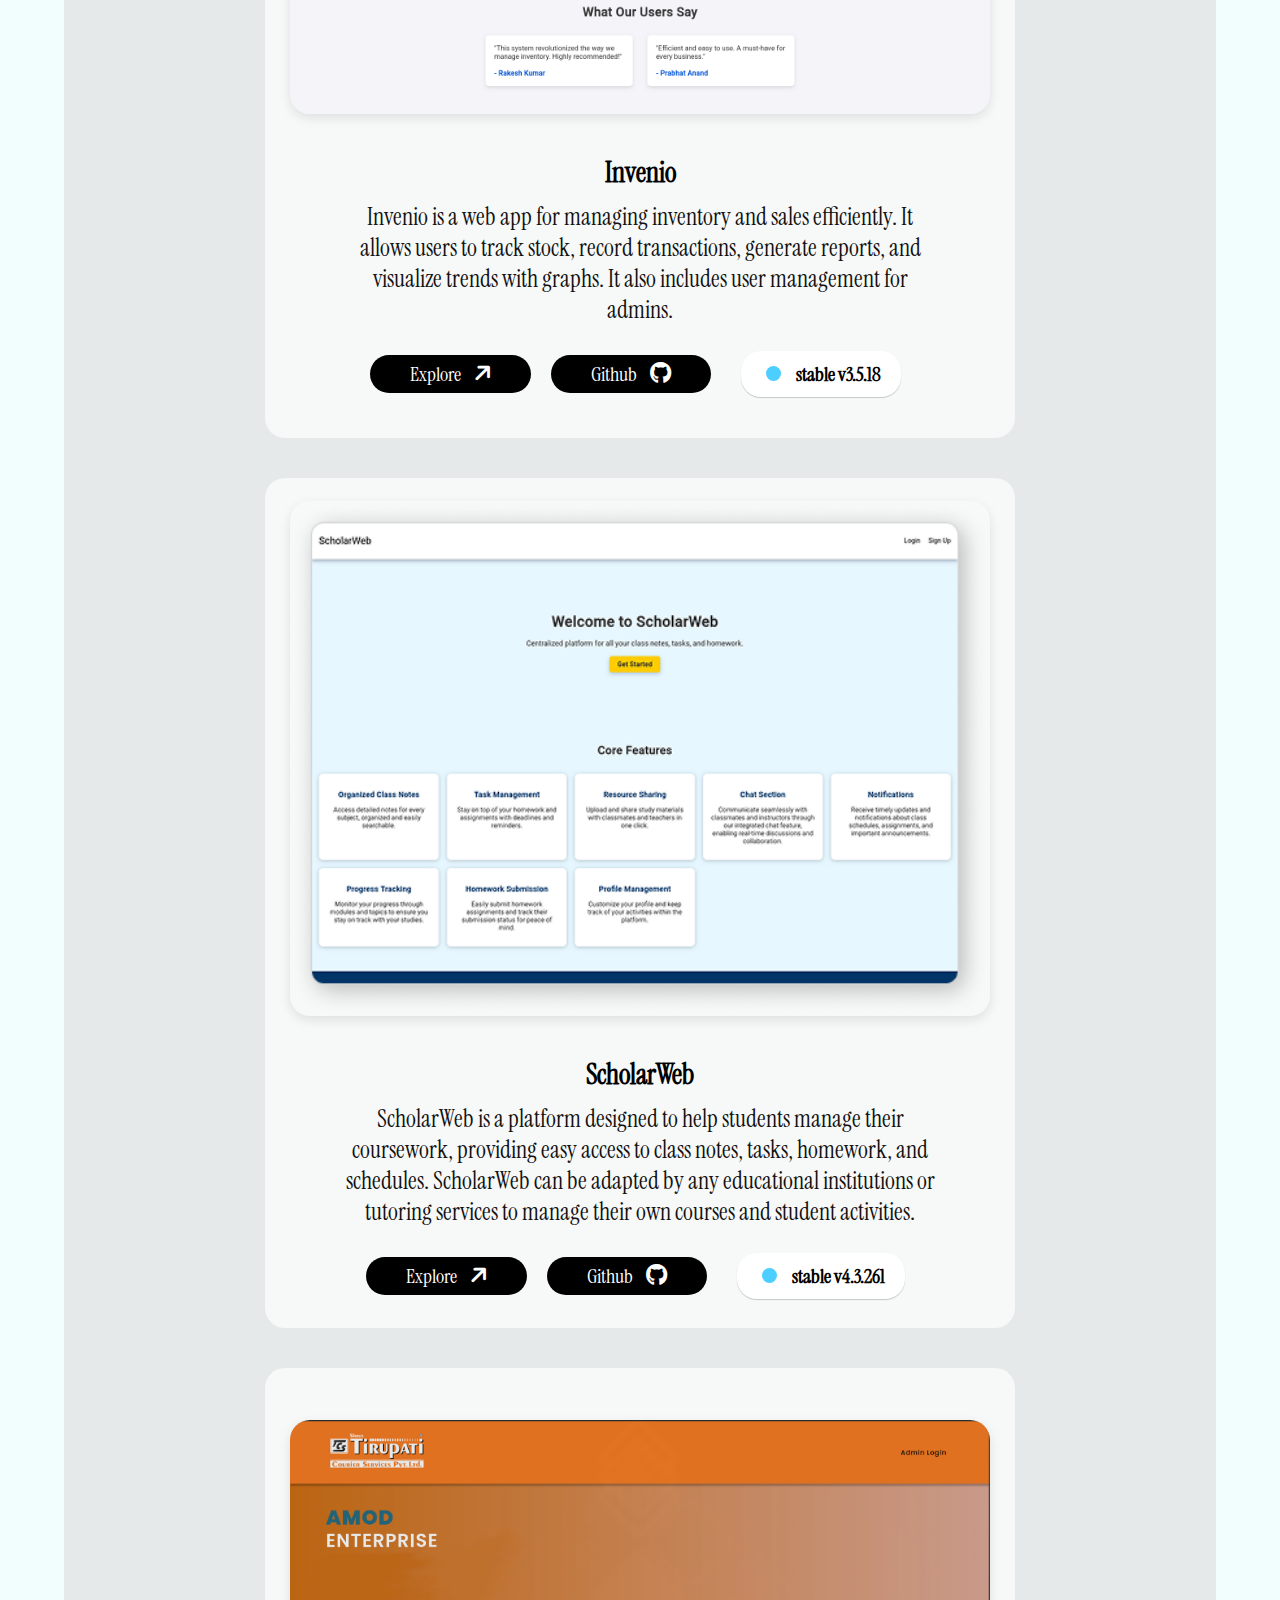
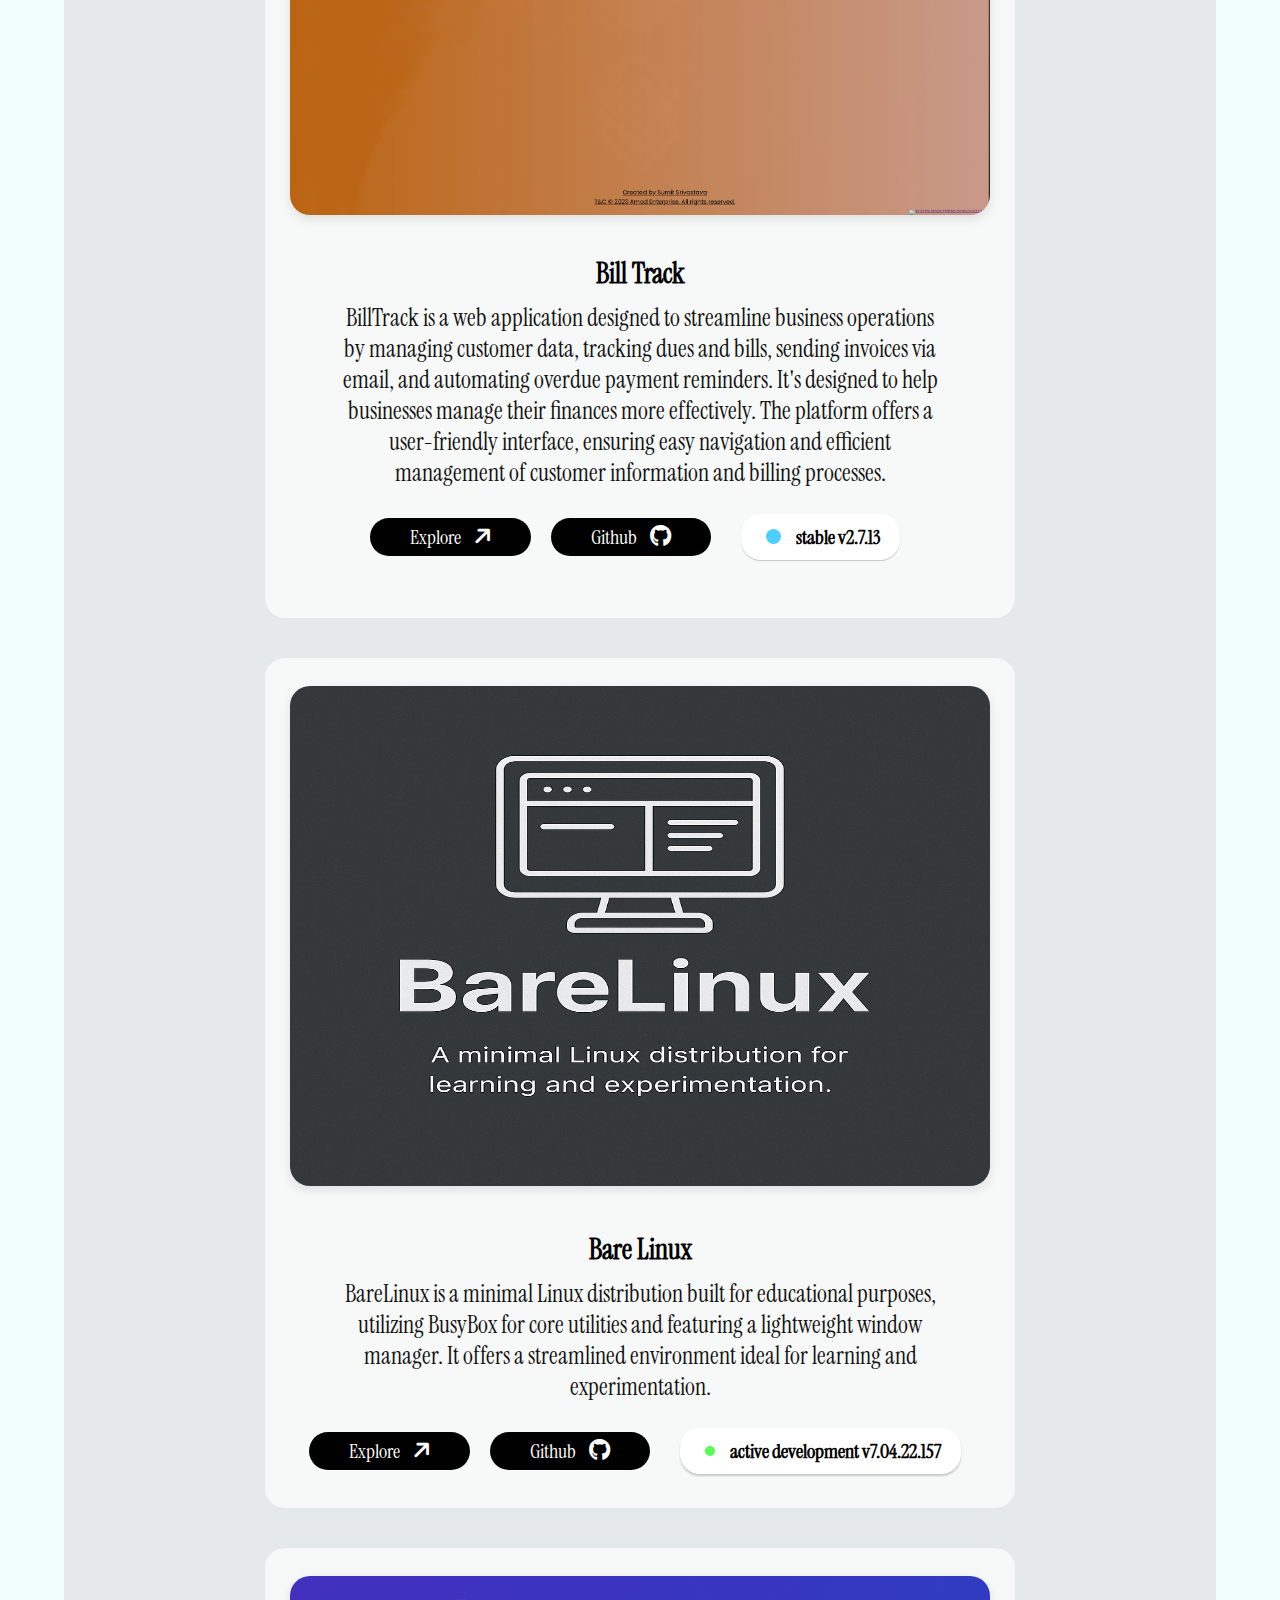
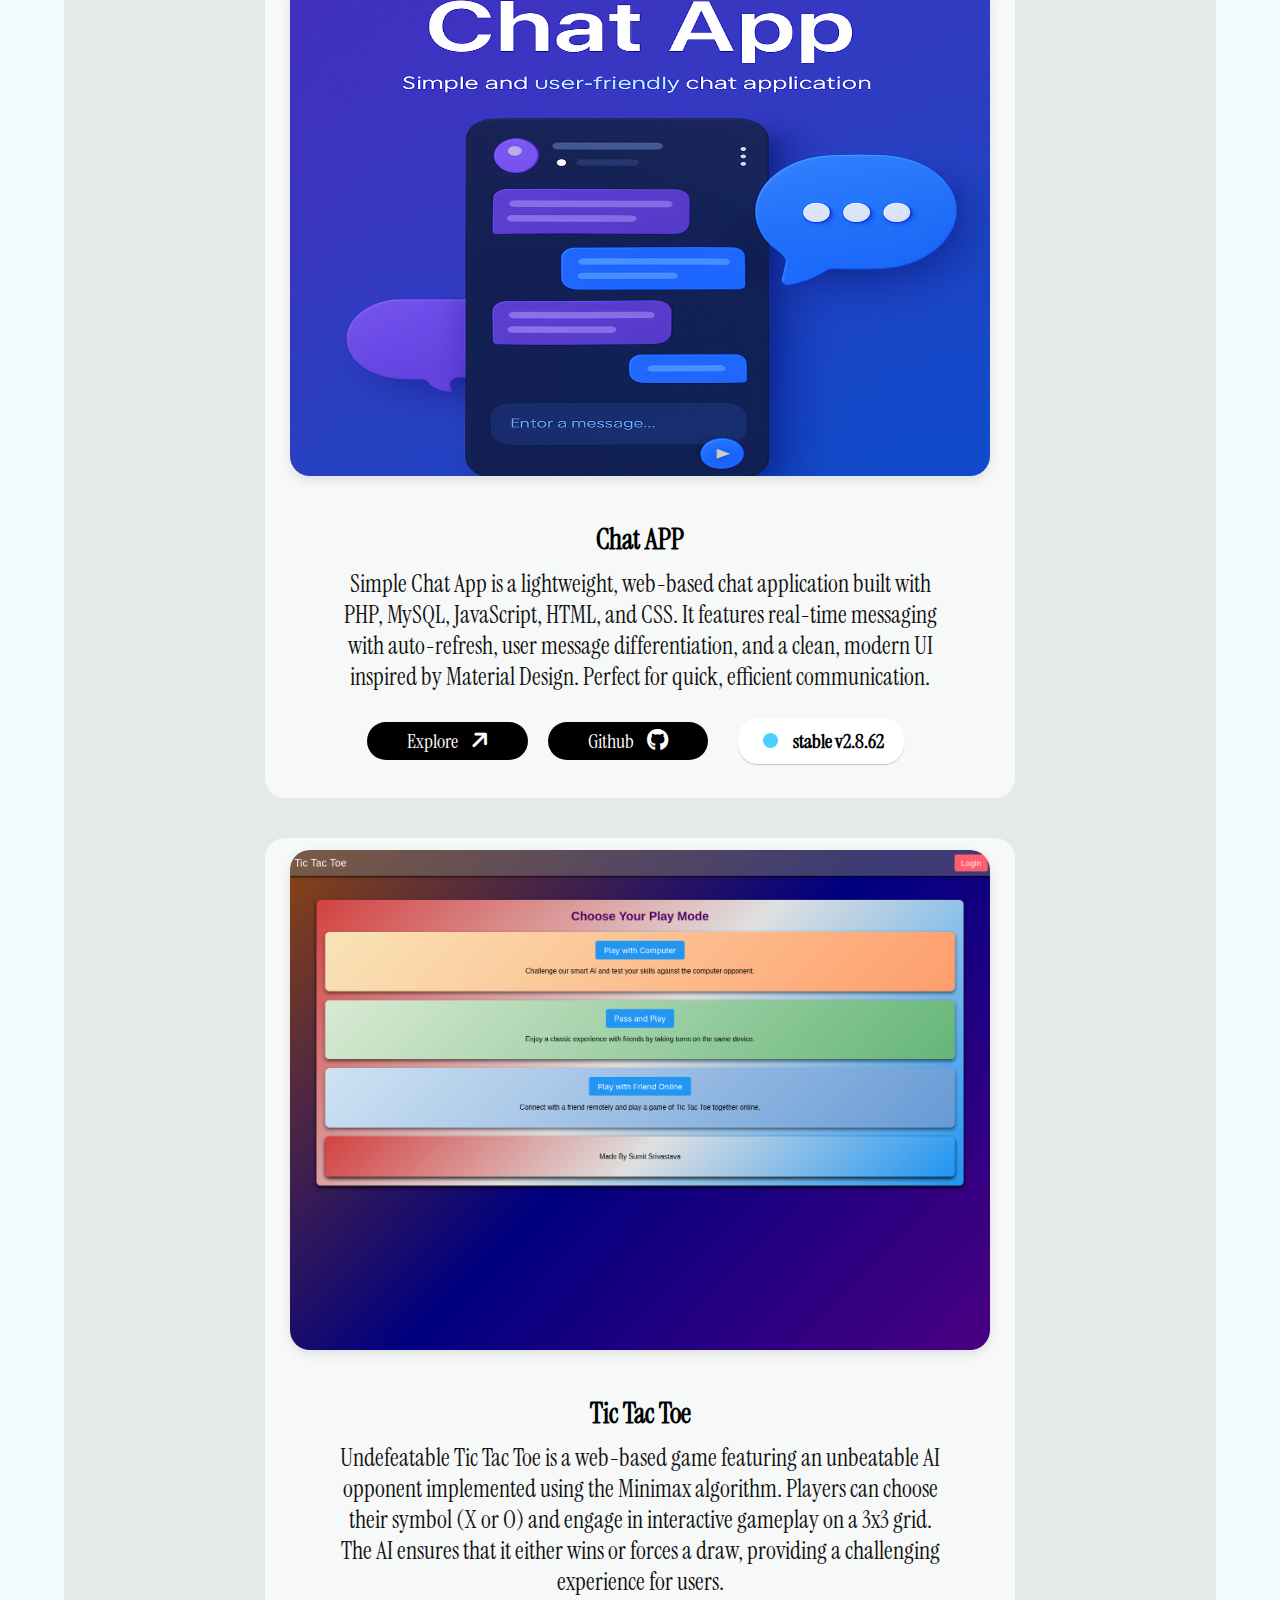
==== commit b2ad37a5: "Enhance project navigation and styling: update button links, adjust layout width, and add animations" ====
--- a/index.html
+++ b/index.html
@@ -290,9 +290,12 @@
             others.</p>
         </div>
         <div class="btn-container">
-          <button class="btn" type="button">Explore
-            <i class="fa-solid fa-arrow-up"></i></button>
-          <button class="btn" type="button">Github <i class="fa-brands fa-github"></i> </button>
+          <button class="btn" type="button" onclick="window.location.href='projects/project-hisabkitab.html'">Explore
+            <i class="fa-solid fa-arrow-up"></i></button>
+          <button class="btn" type="button"
+            onclick="window.location.href='https://github.com/Sumit7739/hisab-kitab'">Github <i
+              class="fa-brands fa-github"></i>
+          </button>
           <div class="available btns">
             <div class="blue-dot"></div>
             <p style="color: #000; font-weight: 700;">stable v2.3.12</p>
@@ -311,7 +314,7 @@
             profiles—all within a modern, responsive interface.</p>
         </div>
         <div class="btn-container">
-          <button class="btn" type="button">Explore
+          <button class="btn" type="button" onclick="window.location.href='projects/project-innercircle.html'">Explore
             <i class="fa-solid fa-arrow-up"></i></button>
           <button class="btn" type="button">Github <i class="fa-brands fa-github"></i> </button>
           <div class="available btns">
